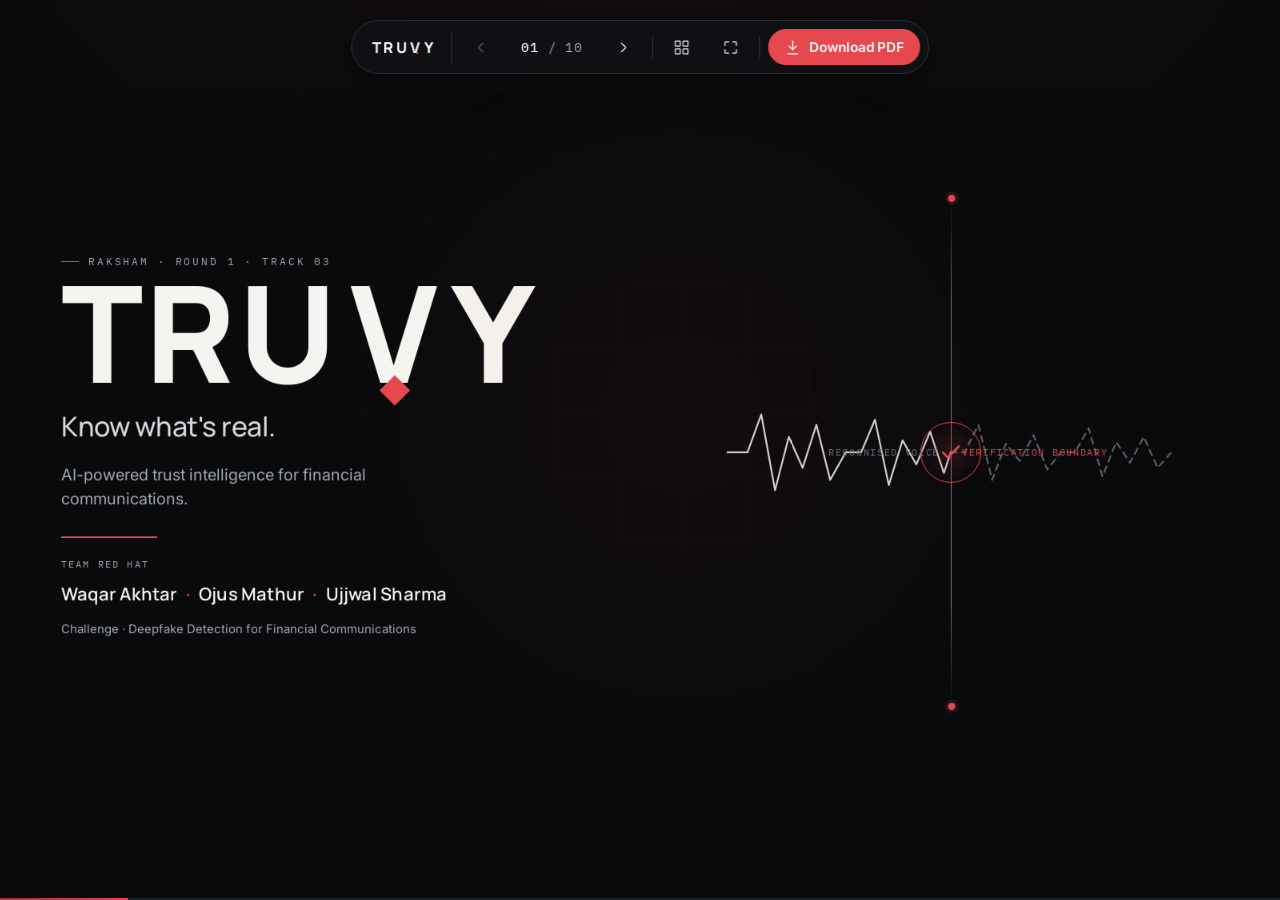
==== index.html @ 2122f89f "DAMN IT RABBIT" ====
<!DOCTYPE html>
<html lang="en">
<head>
<meta charset="utf-8" />
<meta name="viewport" content="width=device-width, initial-scale=1" />
<meta name="description" content="TRUVY — AI-powered trust intelligence for financial communications. RAKSHAM Round 1, Track 03 pitch deck." />
<title>TRUVY-RAKSHAM-Round-1-Pitch-Deck</title>

<link rel="preconnect" href="https://fonts.googleapis.com" />
<link rel="preconnect" href="https://fonts.gstatic.com" crossorigin />
<link href="https://fonts.googleapis.com/css2?family=Manrope:wght@500;600;700;800&family=Inter:wght@400;500;600&family=IBM+Plex+Mono:wght@400;500&display=swap" rel="stylesheet" />

<link rel="stylesheet" href="css/tokens.css" />
<link rel="stylesheet" href="css/base.css" />
<link rel="stylesheet" href="css/slides.css" />
<link rel="stylesheet" href="css/print.css" />
</head>
<body>

<div class="app">

  <!-- ===================== TOOLBAR ===================== -->
  <nav class="toolbar screen-only" aria-label="Presentation controls">
    <span class="toolbar__brand" aria-hidden="true">
      <span class="wordmark wordmark--sm">TRU<span class="wm-v">V</span>Y</span>
    </span>

    <button class="tbtn" id="btnPrev" aria-label="Previous slide" title="Previous (←)">
      <svg viewBox="0 0 24 24" fill="none" stroke="currentColor" stroke-width="1.6" stroke-linecap="round" stroke-linejoin="round"><path d="M15 18l-6-6 6-6"/></svg>
    </button>

    <span class="toolbar__counter" id="counter" aria-live="polite"><b>01</b> / 10</span>

    <button class="tbtn" id="btnNext" aria-label="Next slide" title="Next (→)">
      <svg viewBox="0 0 24 24" fill="none" stroke="currentColor" stroke-width="1.6" stroke-linecap="round" stroke-linejoin="round"><path d="M9 18l6-6-6-6"/></svg>
    </button>

    <span class="toolbar__divider" aria-hidden="true"></span>

    <button class="tbtn" id="btnOverview" aria-label="Open slide overview" title="Overview (O)">
      <svg viewBox="0 0 24 24" fill="none" stroke="currentColor" stroke-width="1.6" stroke-linecap="round" stroke-linejoin="round"><rect x="3" y="3" width="7" height="7" rx="1"/><rect x="14" y="3" width="7" height="7" rx="1"/><rect x="3" y="14" width="7" height="7" rx="1"/><rect x="14" y="14" width="7" height="7" rx="1"/></svg>
    </button>

    <button class="tbtn" id="btnFullscreen" aria-label="Toggle fullscreen" title="Fullscreen (F)">
      <svg viewBox="0 0 24 24" fill="none" stroke="currentColor" stroke-width="1.6" stroke-linecap="round" stroke-linejoin="round"><path d="M4 9V5a1 1 0 0 1 1-1h4"/><path d="M20 9V5a1 1 0 0 0-1-1h-4"/><path d="M4 15v4a1 1 0 0 0 1 1h4"/><path d="M20 15v4a1 1 0 0 1-1 1h-4"/></svg>
    </button>

    <span class="toolbar__divider" aria-hidden="true"></span>

    <button class="tbtn tbtn--primary" id="btnPdf" aria-label="Download the deck as PDF" title="Download PDF">
      <svg viewBox="0 0 24 24" fill="none" stroke="currentColor" stroke-width="1.7" stroke-linecap="round" stroke-linejoin="round"><path d="M12 3v12"/><path d="M7 10l5 5 5-5"/><path d="M5 21h14"/></svg>
      Download PDF
    </button>
  </nav>

  <!-- ===================== VIEWPORT / STAGE ===================== -->
  <main class="viewport" id="viewport">
    <div class="stage" id="stage">

      <!-- ============ SLIDE 01 · COVER ============ -->
      <section class="slide" id="slide-1" data-title="Cover" data-section="RAKSHAM · Round 1 · Track 03" aria-label="Cover slide">
        <div class="slide__grid-bg" aria-hidden="true"></div>
        <div class="slide__glow" style="left:55%;top:45%;transform:translate(-50%,-50%);background:radial-gradient(circle,rgba(229,72,77,0.12),transparent 65%);" aria-hidden="true"></div>

        <div class="s-cover">
          <div class="s-cover__left">
            <span class="eyebrow">RAKSHAM · Round 1 · Track 03</span>
            <h1 class="wordmark s-cover__wordmark">TRU<span class="wm-v">V</span>Y</h1>
            <p class="s-cover__tagline">Know what's real.</p>
            <p class="s-cover__support">AI-powered trust intelligence for financial communications.</p>
            <div class="s-cover__rule" aria-hidden="true"></div>
            <div class="s-cover__team">
              <span class="label">Team RED HAT</span>
              <span class="names"><span>Waqar Akhtar</span><span>Ojus Mathur</span><span>Ujjwal Sharma</span></span>
            </div>
            <p class="s-cover__challenge">Challenge · Deepfake Detection for Financial Communications</p>
          </div>

          <div class="s-cover__right" aria-hidden="true">
            <div class="verify-visual">
              <svg class="sig" viewBox="0 0 520 700" preserveAspectRatio="xMidYMid meet" style="width:100%;height:100%;">
                <polyline points="0,350 24,350 40,306 56,394 72,332 88,368 104,318 120,382 138,350 156,350 172,312 188,388 204,336 220,364 236,326 252,374 260,350"
                  fill="none" stroke="#F5F4F0" stroke-width="2" stroke-linejoin="round" stroke-linecap="round" opacity="0.85"/>
                <polyline points="260,350 276,350 292,318 308,382 324,340 340,360 356,330 372,370 388,350 404,350 420,322 436,378 452,338 468,362 484,332 500,368 516,350"
                  fill="none" stroke="#A3A7B0" stroke-width="2" stroke-linejoin="round" stroke-linecap="round" stroke-dasharray="7 6" opacity="0.55"/>
              </svg>
              <div class="boundary"></div>
              <div class="marker">
                <svg viewBox="0 0 24 24" fill="none" stroke="currentColor" stroke-width="2" stroke-linecap="round" stroke-linejoin="round"><path d="M20 6L9 17l-5-5"/></svg>
              </div>
              <span class="cap">Verification boundary</span>
              <span class="cap cap--left">Recognised voice</span>
            </div>
          </div>
        </div>
      </section>

      <!-- ============ SLIDE 02 · PROBLEM ============ -->
      <section class="slide" id="slide-2" data-title="A Familiar Voice Is No Longer Proof" data-section="The Problem" aria-label="The problem">
        <div class="slide__grid-bg" aria-hidden="true"></div>

        <div class="slide-head">
          <div>
            <span class="eyebrow">The Problem</span>
            <h2 class="slide-title">A Familiar Voice Is <span class="accent">No Longer Proof.</span></h2>
          </div>
          <div class="slide-head__meta">02 / 10<br />Illustrative</div>
        </div>

        <div class="s-problem__body">
          <div class="s-problem__scenario">
            <span class="illustrative">Illustrative scenario — not a real case</span>
            <p>A finance officer receives a voice note that sounds exactly like the company's CEO.</p>
            <p>The message requests an urgent transfer to a new beneficiary. A convincing video appears to confirm the instruction. The sender discourages a callback, claiming to be unavailable.</p>
            <p><strong>But the real executive never authorised the transaction.</strong></p>
          </div>

          <div class="s-problem__obs">
            <div class="obs__item">
              <span class="obs__num">01 — FAMILIARITY</span>
              <h3>Familiarity creates trust.</h3>
              <p>Employees naturally recognise voices, faces and communication patterns. Attackers exploit this familiarity.</p>
            </div>
            <div class="obs__item">
              <span class="obs__num">02 — URGENCY</span>
              <h3>Urgency suppresses verification.</h3>
              <p>Time pressure, authority claims, secrecy and callback avoidance encourage employees to bypass normal controls.</p>
            </div>
            <div class="obs__item">
              <span class="obs__num">03 — DETECTION</span>
              <h3>Detection does not equal prevention.</h3>
              <p>A media detector can surface signs of manipulation, but its score alone cannot establish whether the financial instruction is legitimate.</p>
            </div>
          </div>
        </div>

        <div class="s-problem__foot">
          <div>
            <span class="label">Harm</span>
            <div class="harm-chips" style="margin-top:12px;">
              <span>Fraudulent transfers</span>
              <span>Unauthorised beneficiary changes</span>
              <span>Difficult recovery</span>
              <span>Operational &amp; reputational damage</span>
            </div>
          </div>
          <p class="s-problem__closing">The vulnerability is not simply a fake voice. It is the gap between <em>recognising</em> someone and <em>verifying</em> that they authorised an instruction.</p>
        </div>

        <div class="footline"><span><b>TRUVY</b> · Know what's real.</span><span>02 / 10</span></div>
      </section>

      <!-- ============ SLIDE 03 · PRODUCT ============ -->
      <section class="slide" id="slide-3" data-title="From Detecting Deception to Verifying Intent" data-section="The Product" aria-label="The product">
        <div class="slide__grid-bg" aria-hidden="true"></div>

        <div class="slide-head">
          <div>
            <span class="eyebrow">The Product</span>
            <h2 class="slide-title slide-title--sm">From Detecting Deception to <span class="accent">Verifying Intent.</span></h2>
          </div>
          <div class="slide-head__meta">03 / 10<br />Three capabilities</div>
        </div>

        <div class="s-product__flow">
          <article class="stage-card">
            <span class="stage-card__num">01</span>
            <span class="stage-card__name">DETECT</span>
            <h3>Identify manipulation</h3>
            <p>Analyse audio and video for signs of synthetic media or manipulation.</p>
          </article>
          <div class="stage-conn" aria-hidden="true"><span class="line"></span><svg viewBox="0 0 10 10" fill="currentColor"><path d="M0 0l10 5-10 5z"/></svg></div>
          <article class="stage-card">
            <span class="stage-card__num">02</span>
            <span class="stage-card__name">ASSESS</span>
            <h3>Weigh the context</h3>
            <p>Combine forensic findings with language confidence, pressure cues and payment context.</p>
          </article>
          <div class="stage-conn" aria-hidden="true"><span class="line"></span><svg viewBox="0 0 10 10" fill="currentColor"><path d="M0 0l10 5-10 5z"/></svg></div>
          <article class="stage-card stage-card--active">
            <span class="stage-card__num">03</span>
            <span class="stage-card__name">VERIFY</span>
            <h3>Route to trust</h3>
            <p>Recommend trusted-channel callbacks, human review and evidence documentation.</p>
          </article>
        </div>

        <div class="s-product__note">
          <div class="s-product__diff">
            <span class="label">Differentiation</span>
            <p>Conventional media analysis focuses on whether content <strong>appears manipulated</strong>. TRUVY connects media analysis to an <strong>operational decision</strong> and a <strong>verification process</strong> — it does not rely on a single detector score.</p>
          </div>
          <p class="s-product__closing">TRUVY helps answer not only whether media looks suspicious, but <span class="accent">what should happen before the associated payment proceeds.</span></p>
        </div>

        <div class="footline"><span><b>TRUVY</b> · Know what's real.</span><span>03 / 10</span></div>
      </section>

      <!-- ============ SLIDE 04 · WORKFLOW ============ -->
      <section class="slide" id="slide-4" data-title="Every Suspicious Instruction Has a Verification Path" data-section="The Workflow" aria-label="The workflow">
        <div class="slide__grid-bg" aria-hidden="true"></div>

        <div class="slide-head">
          <div>
            <span class="eyebrow">The Workflow</span>
            <h2 class="slide-title slide-title--sm">Every Suspicious Instruction Has a <span class="accent">Verification Path.</span></h2>
          </div>
          <div class="slide-head__meta">04 / 10<br />Proposed flow</div>
        </div>

        <div class="s-workflow__diagram">
          <div class="wf-node wf-node--incoming">
            <div>
              <div class="wf-node__title">Incoming instruction</div>
              <div class="wf-node__sub">Audio or video · payment or beneficiary change</div>
            </div>
            <span class="badge">Intake</span>
          </div>

          <div class="wf-arrow-v" aria-hidden="true"><span></span></div>

          <div class="wf-inputs">
            <div class="wf-node">
              <span class="label label--crimson">Media analysis</span>
              <ul class="wf-list">
                <li>Audio forensics</li>
                <li>Video analysis</li>
                <li>Language identification</li>
                <li>Provenance checks where available</li>
              </ul>
            </div>
            <div class="wf-node">
              <span class="label label--crimson">Context analysis</span>
              <ul class="wf-list">
                <li>Pressure cues</li>
                <li>Transaction amount</li>
                <li>Beneficiary changes</li>
                <li>Timing &amp; communication context</li>
              </ul>
            </div>
          </div>

          <div class="wf-arrow-v" aria-hidden="true"><span></span></div>

          <div class="wf-node wf-node--incoming" style="border-color:rgba(229,72,77,0.4);">
            <div class="wf-node__title">Risk assessment</div>
            <div class="wf-node__sub">Combine signals under explicit rules → a risk band</div>
          </div>

          <div class="wf-arrow-v" aria-hidden="true"><span></span></div>

          <div class="wf-outcomes">
            <article class="outcome outcome--low">
              <span class="badge badge--low">Low</span>
              <h4>Continue</h4>
              <p>Proceed through normal maker-checker controls and log the case.</p>
            </article>
            <article class="outcome outcome--elevated">
              <span class="badge badge--elevated">Elevated</span>
              <h4>Callback</h4>
              <p>Require an independent callback before payment release.</p>
            </article>
            <article class="outcome outcome--high">
              <span class="badge badge--high">High</span>
              <h4>Hold &amp; review</h4>
              <p>Hold the payment for human review and require dual approval.</p>
            </article>
          </div>
        </div>

        <div class="wf-critical">
          <span class="k">Evidence</span>
          <p>Every outcome writes an <strong>evidence record and report package</strong>.</p>
          <p><strong>Critical rule:</strong> callback numbers come from the institution's trusted directory, never from the suspicious message. TRUVY does not automatically reject payments.</p>
        </div>

        <div class="footline"><span><b>TRUVY</b> · Know what's real.</span><span>04 / 10</span></div>
      </section>

      <!-- ============ SLIDE 05 · TECHNICAL APPROACH ============ -->
      <section class="slide" id="slide-5" data-title="Multiple Signals. One Explainable Risk Assessment" data-section="Technical Approach" aria-label="Technical approach">
        <div class="slide__grid-bg" aria-hidden="true"></div>

        <div class="slide-head">
          <div>
            <span class="eyebrow">Technical Approach</span>
            <h2 class="slide-title slide-title--sm">Multiple Signals. One <span class="accent">Explainable Risk Assessment.</span></h2>
          </div>
          <div class="slide-head__meta">05 / 10<br />Proposed architecture</div>
        </div>

        <div class="s-tech__layers">
          <article class="layer">
            <span class="layer__no">LAYER 01</span>
            <h3>Media forensics</h3>
            <p>Audio deepfake detection, sampled-frame video analysis, language identification and provenance checks.</p>
          </article>
          <article class="layer">
            <span class="layer__no">LAYER 02</span>
            <h3>Communication analysis</h3>
            <p>Speech-to-text and structured identification of urgency, secrecy, authority claims and callback avoidance.</p>
          </article>
          <article class="layer">
            <span class="layer__no">LAYER 03</span>
            <h3>Financial context</h3>
            <p>Transaction amount, beneficiary history, unusual timing and communication-channel anomalies.</p>
          </article>
          <article class="layer layer--engine">
            <span class="layer__no">LAYER 04</span>
            <h3>Decision engine</h3>
            <p>Combine signals, apply explicit rules, generate an explanation and route the request for the appropriate action.</p>
            <span class="layer__tie"></span>
          </article>
        </div>

        <div class="s-tech__sig" aria-hidden="true">
          <span class="tag">Audio · Video · Language · Provenance</span>
          <span class="tag">Transcript · Pressure cues</span>
          <span class="tag">Amount · Beneficiary · Timing</span>
          <span class="tag">Rules · Explanation · Routing</span>
        </div>

        <div class="s-tech__rule" style="margin-top:var(--s7);">
          <span class="label label--crimson">Example rule</span>
          <p>A new or changed beneficiary above a configured threshold, combined with a pressure cue, triggers a callback <strong>regardless of the audio detector's result</strong>.</p>
        </div>

        <div class="s-tech__out">
          <div class="s-tech__states">
            <div class="state"><span class="label label--green">Low</span><p>Normal controls.</p></div>
            <div class="state"><span class="label label--amber">Elevated</span><p>Trusted callback.</p></div>
            <div class="state"><span class="label label--crimson">High</span><p>Hold + human review.</p></div>
          </div>
          <p class="s-tech__principle">The detector informs the decision. It does <em>not</em> control the decision alone.</p>
        </div>

        <div class="footline"><span><b>TRUVY</b> · Know what's real.</span><span>05 / 10</span></div>
      </section>

      <!-- ============ SLIDE 06 · VALIDATION ============ -->
      <section class="slide" id="slide-6" data-title="Measure the Risk. Validate the Decisions" data-section="Evidence & Validation" aria-label="Evidence and validation">
        <div class="slide__grid-bg" aria-hidden="true"></div>

        <div class="slide-head">
          <div>
            <span class="eyebrow">Evidence &amp; Validation</span>
            <h2 class="slide-title slide-title--sm">Measure the Risk. <span class="accent">Validate the Decisions.</span></h2>
          </div>
          <div class="slide-head__meta">06 / 10<br />Plan, not results</div>
        </div>

        <div class="s-val__banner">
          <span class="label label--amber">Validation plan · Results pending</span>
          <span>No measured results are claimed at this stage.</span>
        </div>

        <div class="s-val__grid">
          <div>
            <div class="s-val__metrics">
              <div class="metric-card"><span class="label">Equal Error Rate</span><div class="val">—</div><div class="pending">PENDING</div></div>
              <div class="metric-card"><span class="label">False-positive rate</span><div class="val">—</div><div class="pending">PENDING</div></div>
              <div class="metric-card"><span class="label">Per-language</span><div class="val">—</div><div class="pending">PENDING</div></div>
              <div class="metric-card"><span class="label">End-to-end latency</span><div class="val">—</div><div class="pending">PENDING</div></div>
              <div class="metric-card"><span class="label">Correct escalations</span><div class="val">—</div><div class="pending">PENDING</div></div>
            </div>
            <div class="s-val__resources">
              <span class="label">Resources under evaluation</span>
              <span class="res">SEA-Spoof</span><span class="res">HAV-DF</span><span class="res">IndieFake</span><span class="res">IndicSynth</span><span class="res">SafeEar</span>
            </div>
          </div>

          <div class="s-val__matrix">
            <table class="matrix">
              <caption class="visually-hidden">Per-language validation matrix, results pending</caption>
              <thead>
                <tr><th scope="col">Language</th><th scope="col">EER</th><th scope="col">FPR</th><th scope="col">Status</th></tr>
              </thead>
              <tbody>
                <tr><td>English</td><td class="dash">—</td><td class="dash">—</td><td class="dash">Pending</td></tr>
                <tr><td>Hindi</td><td class="dash">—</td><td class="dash">—</td><td class="dash">Pending</td></tr>
                <tr><td>Tamil</td><td class="dash">—</td><td class="dash">—</td><td class="dash">Pending</td></tr>
              </tbody>
            </table>
          </div>
        </div>

        <div class="s-val__plan">
          <div class="vplan"><h4>Language performance</h4><p>Evaluate English, Hindi and Tamil samples.</p></div>
          <div class="vplan"><h4>Recording conditions</h4><p>Compare clean audio with compressed recordings representative of messaging apps.</p></div>
          <div class="vplan"><h4>Decision quality</h4><p>Genuine instructions, impersonation scenarios, and cases where context matters despite an inconclusive detector.</p></div>
          <div class="vplan"><h4>Operational performance</h4><p>Measure processing latency, false-positive rates and time to resolution.</p></div>
        </div>

        <div class="footline"><span><b>TRUVY</b> · Know what's real.</span><span>06 / 10</span></div>
      </section>

      <!-- ============ SLIDE 07 · SAFETY ============ -->
      <section class="slide" id="slide-7" data-title="Trust Requires More Than Detection" data-section="Privacy, Security & Safety" aria-label="Privacy, security and safety">
        <div class="slide__grid-bg" aria-hidden="true"></div>

        <div class="slide-head">
          <div>
            <span class="eyebrow">Privacy, Security &amp; Safety</span>
            <h2 class="slide-title slide-title--sm">Trust Requires <span class="accent">More Than Detection.</span></h2>
          </div>
          <div class="slide-head__meta">07 / 10<br />Constraints</div>
        </div>

        <div class="s-safe__pillars">
          <div class="pillar pillar--privacy">
            <span class="label">Privacy</span>
            <ul class="list-clean list-clean--green">
              <li>Prototype uses synthetic, public or consented data</li>
              <li>No customer credentials</li>
              <li>No voiceprint database</li>
              <li>Ephemeral media processing where feasible</li>
              <li>Defined retention for escalated evidence</li>
            </ul>
          </div>
          <div class="pillar__divider" aria-hidden="true"></div>
          <div class="pillar pillar--security">
            <span class="label">Security</span>
            <ul class="list-clean">
              <li>Role-based access</li>
              <li>Encryption in transit and at rest</li>
              <li>Tamper-evident audit logs</li>
              <li>Rate limiting</li>
              <li>Deployment within the institution's security boundary</li>
            </ul>
          </div>
          <div class="pillar__divider" aria-hidden="true"></div>
          <div class="pillar pillar--human">
            <span class="label">Human control</span>
            <ul class="list-clean">
              <li>No automatic payment rejection</li>
              <li>No fraud accusation from one weak signal</li>
              <li>Human review for high-risk cases</li>
              <li>Documented reviewer overrides</li>
              <li>Dual approval where required</li>
            </ul>
          </div>
        </div>

        <div class="s-safe__fail">
          <div class="fail-cell fail-cell--fp">
            <h4>False positive</h4>
            <p>Verification or review introduces friction, but TRUVY does not independently reject the payment.</p>
          </div>
          <div class="fail-cell fail-cell--fn">
            <h4>False negative</h4>
            <p>Independent payment-context rules may still trigger verification even when the media detector fails.</p>
          </div>
        </div>

        <p class="s-safe__closing">TRUVY is designed to support safer decisions <span class="accent">even when its media detector is imperfect.</span></p>

        <div class="footline"><span><b>TRUVY</b> · Know what's real.</span><span>07 / 10</span></div>
      </section>

      <!-- ============ SLIDE 08 · DEPLOYMENT ============ -->
      <section class="slide" id="slide-8" data-title="Built to Fit Existing Financial Workflows" data-section="Deployment" aria-label="Deployment">
        <div class="slide__grid-bg" aria-hidden="true"></div>

        <div class="slide-head">
          <div>
            <span class="eyebrow">Deployment</span>
            <h2 class="slide-title slide-title--sm">Built to Fit Existing <span class="accent">Financial Workflows.</span></h2>
          </div>
          <div class="slide-head__meta">08 / 10<br />Conceptual integration</div>
        </div>

        <div class="s-dep__pipeline">
          <div class="dep-node"><span class="label">Maker</span><div class="dep-node__name">Prepares instruction</div></div>
          <div class="dep-conn" aria-hidden="true"><span></span></div>
          <div class="dep-node dep-node--gate"><span class="label">TRUVY</span><div class="dep-node__name">Verification gate</div></div>
          <div class="dep-conn" aria-hidden="true"><span></span></div>
          <div class="dep-node dep-node--paths">
            <span class="label">Recommended action</span>
            <ul style="margin-top:12px;">
              <li>Normal controls</li>
              <li class="p-callback">Trusted callback</li>
              <li class="p-review">Human review</li>
            </ul>
          </div>
          <div class="dep-conn" aria-hidden="true"><span></span></div>
          <div class="dep-node"><span class="label">Checker / approver</span><div class="dep-node__name">Authorises release</div></div>
        </div>

        <div class="s-dep__lower">
          <div>
            <span class="label">Adoption pathway</span>
            <div class="s-dep__stages" style="margin-top:18px;">
              <div class="astage"><span class="label">Stage 01</span><h4>Shadow mode</h4><p>Measure recommendations without imposing additional transaction friction.</p></div>
              <div class="astage"><span class="label">Stage 02</span><h4>Advisory mode</h4><p>Present explanations and recommended actions to authorised approvers.</p></div>
              <div class="astage"><span class="label">Stage 03</span><h4>Controlled enforcement</h4><p>Introduce required verification for designated risk categories with human oversight.</p></div>
            </div>
          </div>
          <div class="s-dep__scale">
            <span class="label">Scalability</span>
            <ul class="list-clean" style="margin-top:18px;">
              <li>Separate media-analysis services from decision logic</li>
              <li>Support asynchronous processing</li>
              <li>Allow detectors to be replaced</li>
              <li>Add communication modalities through modular components</li>
            </ul>
          </div>
        </div>

        <p class="s-dep__note">Conceptual architecture — not a claim of an existing production integration.</p>

        <div class="footline"><span><b>TRUVY</b> · Know what's real.</span><span>08 / 10</span></div>
      </section>

      <!-- ============ SLIDE 09 · ROADMAP ============ -->
      <section class="slide" id="slide-9" data-title="From Signal to Decision in 48 Hours" data-section="The 48-Hour Plan" aria-label="The 48-hour plan">
        <div class="slide__grid-bg" aria-hidden="true"></div>

        <div class="slide-head">
          <div>
            <span class="eyebrow">The 48-Hour Prototype</span>
            <h2 class="slide-title slide-title--sm">From Signal to Decision <span class="accent">in 48 Hours.</span></h2>
          </div>
          <div class="slide-head__meta">09 / 10<br />Checkpoints</div>
        </div>

        <div class="s-road__anchor" style="margin-top:var(--s5);">
          <span class="big">4<em>8</em></span>
          <span class="cap">hours · six checkpoints · one end-to-end demonstrator</span>
        </div>

        <div class="s-road__track">
          <div class="s-road__line" aria-hidden="true"></div>
          <div class="s-road__segments">
            <div class="seg"><div class="h">00–06</div><div class="goal">Environment, data preparation, baseline detector.</div><div class="cp">One clip produces a score.</div></div>
            <div class="seg"><div class="h">06–16</div><div class="goal">Audio pipeline, language ID, transcription, video analysis.</div><div class="cp">Multiple signals for a staged scenario.</div></div>
            <div class="seg"><div class="h">16–28</div><div class="goal">Payment-context rules, decision engine, explanations.</div><div class="cp">Three scenarios produce bands &amp; reasons.</div></div>
            <div class="seg"><div class="h">28–38</div><div class="goal">Evaluation and language-aware calibration.</div><div class="cp">Initial validation tables.</div></div>
            <div class="seg"><div class="h">38–45</div><div class="goal">Callback workflow, reviewer queue, evidence package.</div><div class="cp">End-to-end demonstration.</div></div>
            <div class="seg"><div class="h">45–48</div><div class="goal">Fallbacks, limitations and rehearsal.</div><div class="cp">Clean final run-through.</div></div>
          </div>
        </div>

        <div class="s-road__lower">
          <div>
            <span class="label">Demo scenarios</span>
            <div class="s-road__demo" style="margin-top:16px;">
              <div class="demo-card"><span class="n">01</span><p>Legitimate routine instruction.</p></div>
              <div class="demo-card"><span class="n">02</span><p>Suspected deepfake requesting a transfer to a new beneficiary.</p></div>
              <div class="demo-card"><span class="n">03</span><p>Low-confidence language scenario requiring contextual verification.</p></div>
            </div>
          </div>
          <div class="s-road__fallback">
            <span class="label label--amber">Fallback</span>
            <p>If the media detector underperforms, retain the contextual risk and verification workflow, present the detector as advisory, and report the measured limitations.</p>
          </div>
        </div>

        <div class="footline"><span><b>TRUVY</b> · Know what's real.</span><span>09 / 10</span></div>
      </section>

      <!-- ============ SLIDE 10 · CLOSING ============ -->
      <section class="slide" id="slide-10" data-title="A Familiar Voice Shouldn't Be Enough to Move Money" data-section="Closing" aria-label="Closing">
        <div class="slide__grid-bg" aria-hidden="true"></div>
        <div class="slide__glow" style="left:70%;top:30%;transform:translate(-50%,-50%);background:radial-gradient(circle,rgba(229,72,77,0.13),transparent 65%);" aria-hidden="true"></div>

        <div class="s-close">
          <span class="eyebrow">Closing</span>
          <h2 class="s-close__headline">A Familiar Voice Shouldn't Be Enough to <em>Move Money.</em></h2>
          <p class="s-close__support">TRUVY combines media analysis, contextual risk assessment, trusted verification and evidence-backed human review to help financial institutions make safer decisions before payment release.</p>

          <div class="s-close__caps">
            <div class="s-close__cap"><span class="label">Detect</span><p>Identify potential media manipulation.</p></div>
            <div class="s-close__cap"><span class="label">Assess</span><p>Evaluate communication signals and financial context.</p></div>
            <div class="s-close__cap"><span class="label">Verify</span><p>Route suspicious instructions through trusted channels.</p></div>
            <div class="s-close__cap"><span class="label">Document</span><p>Preserve reasons and evidence for human review.</p></div>
          </div>

          <div class="s-close__brand">
            <span class="wordmark s-close__wordmark">TRU<span class="wm-v">V</span>Y</span>
            <div class="s-close__brandmeta">
              <div class="tag">Know what's real.</div>
              <div>Team RED HAT</div>
              <div>RAKSHAM · Track 03</div>
            </div>
          </div>
        </div>
      </section>

    </div>
  </main>

  <div class="progress screen-only" aria-hidden="true"><div class="progress__bar" id="progressBar"></div></div>
</div>

<!-- ===================== OVERVIEW ===================== -->
<div class="overview screen-only" id="overview" hidden role="dialog" aria-modal="true" aria-label="Slide overview">
  <div class="overview__head">
    <span class="overview__title">Slide overview</span>
    <button class="tbtn" id="btnOverviewClose" aria-label="Close overview">
      <svg viewBox="0 0 24 24" fill="none" stroke="currentColor" stroke-width="1.6" stroke-linecap="round" stroke-linejoin="round"><path d="M18 6L6 18M6 6l12 12"/></svg>
      Close
    </button>
  </div>
  <div class="overview__grid" id="overviewGrid"></div>
</div>

<!-- ===================== PDF EXPORT MODAL ===================== -->
<div class="modal-layer screen-only" id="pdfModal" hidden role="dialog" aria-modal="true" aria-labelledby="pdfModalTitle">
  <div class="modal">
    <span class="modal__kicker">Export · PDF</span>
    <h2 class="modal__title" id="pdfModalTitle">Save the deck as a 10-page PDF</h2>
    <p class="modal__text">Your browser's print dialog will open. Choose <strong>Save as PDF</strong>. TRUVY has prepared a print stylesheet so each slide fills exactly one landscape page.</p>
    <ul class="modal__steps">
      <li><span class="k">01</span><span>Destination: <code>Save as PDF</code></span></li>
      <li><span class="k">02</span><span>Layout: <code>Landscape</code></span></li>
      <li><span class="k">03</span><span>Margins: <code>None</code></span></li>
      <li><span class="k">04</span><span>Background graphics: <code>On</code></span></li>
    </ul>
    <div class="modal__actions">
      <button class="tbtn tbtn--primary" id="btnConfirmPrint">Open print dialog</button>
      <button class="tbtn tbtn--ghost" id="btnCancelPrint">Cancel</button>
    </div>
    <p class="modal__note">Filename suggested: <code>TRUVY-RAKSHAM-Round-1-Pitch-Deck.pdf</code>. Chrome and Edge preserve vector text and diagrams best.</p>
  </div>
</div>

<script src="js/deck.js"></script>
</body>
</html>
---- css/tokens.css ----
/* ============================================================
   TRUVY · Design Tokens
   Single source of truth for colour, type, space, motion.
   ============================================================ */

:root {
  /* ---- Surface / ink -------------------------------------- */
  --obsidian:    #090A0C;
  --charcoal:    #111318;
  --charcoal-2:  #181B21;
  --charcoal-3:  #1F232A;
  --white:       #F5F4F0;
  --white-dim:   #D7D8DB;
  --muted:       #A3A7B0;
  --muted-2:     #6E727C;
  --border:      #2A2D34;
  --border-soft: #1C1F25;
  --border-hi:   #3A3E46;

  /* ---- Accent --------------------------------------------- */
  --crimson:      #E5484D;
  --crimson-dark: #A92E36;
  --crimson-soft: rgba(229, 72, 77, 0.12);
  --green:        #65B891;
  --green-soft:   rgba(101, 184, 145, 0.12);
  --amber:        #E7B35A;
  --amber-soft:   rgba(231, 179, 90, 0.12);

  /* ---- Type ----------------------------------------------- */
  --font-display: 'Manrope', 'Segoe UI', system-ui, -apple-system, sans-serif;
  --font-body:    'Inter', 'Segoe UI', system-ui, -apple-system, sans-serif;
  --font-mono:    'IBM Plex Mono', 'Cascadia Mono', 'Consolas', ui-monospace, monospace;

  /* ---- Space scale (4px base) ----------------------------- */
  --s1:  4px;
  --s2:  8px;
  --s3:  12px;
  --s4:  16px;
  --s5:  20px;
  --s6:  24px;
  --s7:  32px;
  --s8:  40px;
  --s9:  48px;
  --s10: 64px;
  --s11: 80px;
  --s12: 96px;

  /* ---- Geometry ------------------------------------------- */
  --slide-w: 1600px;
  --slide-h: 900px;
  --pad-x: 104px;
  --pad-y: 76px;
  --radius-s: 4px;
  --radius-m: 8px;
  --radius-l: 12px;

  /* ---- Motion --------------------------------------------- */
  --ease: cubic-bezier(0.22, 0.61, 0.36, 1);
  --dur-fast: 180ms;
  --dur: 420ms;

  /* ---- Elevation ------------------------------------------ */
  --shadow-toolbar: 0 8px 30px rgba(0, 0, 0, 0.45);
  --shadow-pop: 0 24px 80px rgba(0, 0, 0, 0.6);
}

@media (prefers-reduced-motion: reduce) {
  :root {
    --dur-fast: 0ms;
    --dur: 0ms;
  }
}
---- css/base.css ----
/* ============================================================
   TRUVY · Base — reset, shell, presentation chrome, primitives
   ============================================================ */

*, *::before, *::after { box-sizing: border-box; }

html, body {
  height: 100%;
  margin: 0;
  padding: 0;
}

body {
  background: var(--obsidian);
  color: var(--white);
  font-family: var(--font-body);
  font-size: 16px;
  line-height: 1.5;
  -webkit-font-smoothing: antialiased;
  text-rendering: optimizeLegibility;
  overflow: hidden;
}

button { font: inherit; color: inherit; background: none; border: none; cursor: pointer; }
svg { display: block; }

::selection { background: var(--crimson); color: #fff; }

/* ---------------------------------------------------------------
   App shell
   --------------------------------------------------------------- */
.app {
  position: fixed;
  inset: 0;
  display: flex;
  flex-direction: column;
}

.viewport {
  position: relative;
  flex: 1;
  overflow: hidden;
  background:
    radial-gradient(1200px 620px at 50% -10%, rgba(229, 72, 77, 0.05), transparent 60%),
    var(--obsidian);
}

.stage {
  position: absolute;
  top: 50%;
  left: 50%;
  width: var(--slide-w);
  height: var(--slide-h);
  transform: translate(-50%, -50%) scale(1);
  transform-origin: center center;
  will-change: transform;
}

/* ---------------------------------------------------------------
   Slides
   --------------------------------------------------------------- */
.slide {
  position: absolute;
  inset: 0;
  width: var(--slide-w);
  height: var(--slide-h);
  padding: var(--pad-y) var(--pad-x);
  background: var(--obsidian);
  overflow: hidden;
  opacity: 0;
  visibility: hidden;
  transform: translateX(28px);
  transition: opacity var(--dur) var(--ease), transform var(--dur) var(--ease), visibility 0s linear var(--dur);
}

.slide.is-active {
  opacity: 1;
  visibility: visible;
  transform: translateX(0);
  transition: opacity var(--dur) var(--ease), transform var(--dur) var(--ease), visibility 0s;
  z-index: 2;
}

.slide.is-before { transform: translateX(-28px); }

@media (prefers-reduced-motion: reduce) {
  .slide, .slide.is-active { transform: none; }
}

/* ---------------------------------------------------------------
   Toolbar
   --------------------------------------------------------------- */
.toolbar {
  position: absolute;
  top: var(--s5);
  left: 50%;
  transform: translateX(-50%);
  z-index: 40;
  display: flex;
  align-items: center;
  gap: var(--s2);
  padding: var(--s2);
  background: rgba(17, 19, 24, 0.72);
  border: 1px solid var(--border);
  border-radius: 999px;
  backdrop-filter: blur(14px);
  -webkit-backdrop-filter: blur(14px);
  box-shadow: var(--shadow-toolbar);
  transition: opacity var(--dur-fast) var(--ease);
}

.toolbar__brand {
  display: flex;
  align-items: center;
  padding: 0 var(--s4) 0 var(--s3);
  border-right: 1px solid var(--border);
  height: 32px;
}
.toolbar__divider { width: 1px; height: 22px; background: var(--border); }

.tbtn {
  display: inline-flex;
  align-items: center;
  justify-content: center;
  gap: var(--s2);
  height: 36px;
  min-width: 36px;
  padding: 0 var(--s3);
  border-radius: 999px;
  color: var(--white-dim);
  font-size: 13.5px;
  font-weight: 500;
  transition: background var(--dur-fast) var(--ease), color var(--dur-fast) var(--ease);
}
.tbtn:hover { background: var(--charcoal-3); color: var(--white); }
.tbtn:focus-visible { outline: 2px solid var(--crimson); outline-offset: 2px; }
.tbtn svg { width: 17px; height: 17px; }
.tbtn[disabled] { opacity: 0.35; pointer-events: none; }
.tbtn.is-busy { opacity: 0.7; pointer-events: none; }

.tbtn--ghost { padding: 0 var(--s3); }

.tbtn--primary {
  background: var(--crimson);
  color: #fff;
  font-weight: 600;
  padding: 0 var(--s4);
}
.tbtn--primary:hover { background: #ef5b60; }

.toolbar__counter {
  font-family: var(--font-mono);
  font-size: 12.5px;
  letter-spacing: 0.06em;
  color: var(--muted);
  padding: 0 var(--s3);
  min-width: 74px;
  text-align: center;
}
.toolbar__counter b { color: var(--white); font-weight: 500; }

/* Progress */
.progress {
  position: absolute;
  left: 0; right: 0; bottom: 0;
  height: 2px;
  background: var(--border-soft);
  z-index: 39;
}
.progress__bar {
  height: 100%;
  width: 10%;
  background: linear-gradient(90deg, var(--crimson-dark), var(--crimson));
  transition: width var(--dur) var(--ease);
}

/* ---------------------------------------------------------------
   Overview
   --------------------------------------------------------------- */
.overview {
  position: fixed;
  inset: 0;
  z-index: 60;
  background: rgba(9, 10, 12, 0.94);
  backdrop-filter: blur(10px);
  -webkit-backdrop-filter: blur(10px);
  padding: var(--s10) var(--s11);
  overflow: auto;
}
.overview[hidden] { display: none; }
.overview__head {
  display: flex;
  align-items: baseline;
  justify-content: space-between;
  margin-bottom: var(--s8);
}
.overview__title { font-family: var(--font-display); font-size: 22px; font-weight: 700; letter-spacing: -0.01em; }
.overview__grid {
  display: grid;
  grid-template-columns: repeat(5, 1fr);
  gap: var(--s5);
}
@media (max-width: 1280px) { .overview__grid { grid-template-columns: repeat(3, 1fr); } }
@media (max-width: 760px)  { .overview__grid { grid-template-columns: repeat(2, 1fr); } }

.thumb {
  text-align: left;
  border: 1px solid var(--border);
  border-radius: var(--radius-l);
  background: var(--charcoal);
  overflow: hidden;
  transition: border-color var(--dur-fast) var(--ease), transform var(--dur-fast) var(--ease);
}
.thumb:hover { border-color: var(--border-hi); transform: translateY(-2px); }
.thumb.is-current { border-color: var(--crimson); }
.thumb:focus-visible { outline: 2px solid var(--crimson); outline-offset: 2px; }
.thumb__mini {
  aspect-ratio: 16 / 9;
  background: var(--obsidian);
  position: relative;
  overflow: hidden;
  display: flex;
  align-items: flex-start;
  padding: 14px;
}
.thumb__mini .mini-kicker {
  font-family: var(--font-mono);
  font-size: 9px;
  letter-spacing: 0.14em;
  color: var(--crimson);
  text-transform: uppercase;
}
.thumb__mini .mini-title {
  font-family: var(--font-display);
  font-size: 13px;
  font-weight: 700;
  line-height: 1.2;
  color: var(--white);
  margin-top: 6px;
  max-width: 90%;
}
.thumb__mini .mini-index {
  position: absolute;
  right: 12px; bottom: 8px;
  font-family: var(--font-display);
  font-size: 30px;
  font-weight: 800;
  color: transparent;
  -webkit-text-stroke: 1px rgba(255,255,255,0.16);
}
.thumb__bar {
  padding: 10px 14px;
  border-top: 1px solid var(--border);
  font-size: 12.5px;
  color: var(--muted);
  display: flex;
  justify-content: space-between;
  gap: var(--s3);
}
.thumb__bar b { color: var(--white-dim); font-weight: 500; }

/* ---------------------------------------------------------------
   Modal
   --------------------------------------------------------------- */
.modal-layer {
  position: fixed;
  inset: 0;
  z-index: 80;
  display: grid;
  place-items: center;
  background: rgba(9, 10, 12, 0.72);
  backdrop-filter: blur(6px);
  -webkit-backdrop-filter: blur(6px);
  padding: var(--s6);
}
.modal-layer[hidden] { display: none; }
.modal {
  width: min(560px, 100%);
  background: var(--charcoal);
  border: 1px solid var(--border-hi);
  border-radius: var(--radius-l);
  box-shadow: var(--shadow-pop);
  padding: var(--s8);
}
.modal__kicker { font-family: var(--font-mono); font-size: 11px; letter-spacing: 0.16em; text-transform: uppercase; color: var(--crimson); }
.modal__title { font-family: var(--font-display); font-size: 24px; font-weight: 700; margin: var(--s3) 0 var(--s3); letter-spacing: -0.01em; }
.modal__text { color: var(--muted); font-size: 14.5px; line-height: 1.55; }
.modal__steps { margin: var(--s5) 0; padding: 0; list-style: none; display: grid; gap: var(--s3); }
.modal__steps li { display: flex; gap: var(--s3); font-size: 14px; color: var(--white-dim); }
.modal__steps .k { font-family: var(--font-mono); font-size: 12px; color: var(--crimson); flex: none; width: 18px; }
.modal__actions { display: flex; gap: var(--s3); margin-top: var(--s6); }
.modal code { font-family: var(--font-mono); font-size: 12.5px; color: var(--white); background: var(--charcoal-3); padding: 2px 6px; border-radius: 4px; }
.modal__note { font-size: 12.5px; color: var(--muted-2); margin-top: var(--s4); }

/* ---------------------------------------------------------------
   Wordmark
   --------------------------------------------------------------- */
.wordmark {
  display: inline-flex;
  align-items: center;
  gap: 0.08em;
  font-family: var(--font-display);
  font-weight: 800;
  letter-spacing: 0.02em;
  line-height: 1;
  color: var(--white);
}
.wordmark .wm-v {
  position: relative;
  color: var(--white);
}
.wordmark .wm-v::after {
  content: "";
  position: absolute;
  left: 50%;
  bottom: -0.06em;
  width: 0.16em;
  height: 0.16em;
  transform: translateX(-50%) rotate(45deg);
  background: var(--crimson);
}
.wordmark--sm { font-size: 15px; letter-spacing: 0.16em; }
.wordmark--sm .wm-v::after { bottom: -0.02em; }

/* ---------------------------------------------------------------
   Shared slide primitives
   --------------------------------------------------------------- */
.slide__grid-bg {
  position: absolute;
  inset: 0;
  pointer-events: none;
  background-image:
    linear-gradient(to right, rgba(255,255,255,0.028) 1px, transparent 1px),
    linear-gradient(to bottom, rgba(255,255,255,0.028) 1px, transparent 1px);
  background-size: 80px 80px;
  mask-image: radial-gradient(circle at 50% 40%, #000 0%, transparent 76%);
  -webkit-mask-image: radial-gradient(circle at 50% 40%, #000 0%, transparent 76%);
}
.slide__glow {
  position: absolute;
  width: 900px; height: 900px;
  border-radius: 50%;
  filter: blur(120px);
  opacity: 0.5;
  pointer-events: none;
}

.eyebrow {
  display: inline-flex;
  align-items: center;
  gap: var(--s3);
  font-family: var(--font-mono);
  font-size: 13px;
  letter-spacing: 0.22em;
  text-transform: uppercase;
  color: var(--muted);
}
.eyebrow::before {
  content: "";
  width: 22px; height: 1px;
  background: var(--crimson);
}

.slide-title {
  font-family: var(--font-display);
  font-weight: 700;
  font-size: 58px;
  line-height: 1.04;
  letter-spacing: -0.02em;
  color: var(--white);
  margin: var(--s4) 0 0;
  max-width: 22ch;
}
.slide-title .accent { color: var(--crimson); }
.slide-title--sm { font-size: 48px; }

.slide-head { display: flex; align-items: flex-start; justify-content: space-between; gap: var(--s8); }
.slide-head__meta { text-align: right; font-family: var(--font-mono); font-size: 12px; letter-spacing: 0.14em; color: var(--muted-2); text-transform: uppercase; white-space: nowrap; }

.footline {
  position: absolute;
  left: var(--pad-x);
  right: var(--pad-x);
  bottom: var(--s7);
  display: flex;
  align-items: center;
  justify-content: space-between;
  gap: var(--s4);
  padding-top: var(--s4);
  border-top: 1px solid var(--border-soft);
  font-family: var(--font-mono);
  font-size: 12px;
  letter-spacing: 0.08em;
  color: var(--muted-2);
  text-transform: uppercase;
}
.footline .dot-sep { color: var(--border-hi); }
.footline b { color: var(--muted); font-weight: 500; }

.anno {
  font-family: var(--font-mono);
  font-size: 15px;
  letter-spacing: 0.02em;
  color: var(--muted);
  line-height: 1.5;
}
.anno--crimson { color: var(--crimson); }
.anno--dim { color: var(--muted-2); }

.label {
  font-family: var(--font-mono);
  font-size: 12px;
  letter-spacing: 0.18em;
  text-transform: uppercase;
  color: var(--muted);
}
.label--crimson { color: var(--crimson); }
.label--green { color: var(--green); }
.label--amber { color: var(--amber); }

.rule { height: 1px; background: var(--border-soft); border: 0; margin: 0; }

.lead { font-size: 20px; line-height: 1.55; color: var(--white-dim); }
.lead--muted { color: var(--muted); }

/* Panels (used sparingly) */
.panel {
  border: 1px solid var(--border);
  border-radius: var(--radius-l);
  background: linear-gradient(180deg, rgba(255,255,255,0.018), rgba(255,255,255,0));
  padding: var(--s6);
}
.panel--flush { background: var(--charcoal); }
.panel__label {
  font-family: var(--font-mono);
  font-size: 11.5px;
  letter-spacing: 0.18em;
  text-transform: uppercase;
  color: var(--muted);
  margin-bottom: var(--s4);
}

/* Risk badges */
.badge {
  display: inline-flex;
  align-items: center;
  gap: var(--s2);
  font-family: var(--font-mono);
  font-size: 12px;
  letter-spacing: 0.14em;
  text-transform: uppercase;
  padding: 5px 10px;
  border-radius: 999px;
  border: 1px solid var(--border-hi);
  color: var(--muted);
}
.badge::before { content: ""; width: 7px; height: 7px; border-radius: 50%; background: currentColor; }
.badge--low { color: var(--green); border-color: rgba(101,184,145,0.4); background: var(--green-soft); }
.badge--elevated { color: var(--amber); border-color: rgba(231,179,90,0.4); background: var(--amber-soft); }
.badge--high { color: var(--crimson); border-color: rgba(229,72,77,0.4); background: var(--crimson-soft); }

.visually-hidden {
  position: absolute !important;
  width: 1px; height: 1px;
  padding: 0; margin: -1px;
  overflow: hidden; clip: rect(0 0 0 0);
  white-space: nowrap; border: 0;
}
---- css/slides.css ----
/* ============================================================
   TRUVY · Slides — one deliberate composition per slide
   ============================================================ */

/* Shared helpers -------------------------------------------------- */
.col { display: flex; flex-direction: column; }
.row { display: flex; }
.gap-2 { gap: var(--s2); } .gap-3 { gap: var(--s3); } .gap-4 { gap: var(--s4); }
.gap-5 { gap: var(--s5); } .gap-6 { gap: var(--s6); } .gap-7 { gap: var(--s7); }
.center { align-items: center; } .between { justify-content: space-between; }
.grow { flex: 1; }
.mt-auto { margin-top: auto; }

.list-clean { list-style: none; margin: 0; padding: 0; }
.list-clean li { position: relative; padding-left: 22px; font-size: 17px; line-height: 1.5; color: var(--white-dim); }
.list-clean li + li { margin-top: 9px; }
.list-clean li::before {
  content: "";
  position: absolute; left: 0; top: 9px;
  width: 6px; height: 6px; border-radius: 1px;
  background: var(--crimson);
}
.list-clean--green li::before { background: var(--green); }
.list-clean--amber li::before { background: var(--amber); }
.list-clean--dot li::before { border-radius: 50%; width: 5px; height: 5px; background: var(--muted-2); }

/* ============================================================
   SLIDE 01 · COVER
   ============================================================ */
.s-cover { display: grid; grid-template-columns: 1fr 560px; gap: var(--s10); height: 100%; align-items: stretch; }
.s-cover__left { display: flex; flex-direction: column; justify-content: center; }
.s-cover__wordmark {
  font-size: 168px;
  line-height: 0.92;
  margin: 0;
}
.s-cover__tagline {
  font-family: var(--font-display);
  font-size: 34px;
  font-weight: 500;
  letter-spacing: -0.01em;
  color: var(--white-dim);
  margin: var(--s4) 0 0;
}
.s-cover__support { font-size: 20px; color: var(--muted); margin: var(--s5) 0 0; max-width: 40ch; }
.s-cover__rule { width: 120px; height: 2px; background: var(--crimson); margin: var(--s7) 0 var(--s6); }
.s-cover__team { display: flex; flex-direction: column; gap: var(--s3); }
.s-cover__team .names { font-family: var(--font-display); font-size: 22px; font-weight: 600; letter-spacing: 0.01em; }
.s-cover__team .names span + span::before { content: "·"; color: var(--crimson); margin: 0 10px; }
.s-cover__challenge { font-size: 15px; color: var(--muted); margin-top: var(--s4); }

/* Cover visual: signal crossing a verification boundary */
.s-cover__right { position: relative; display: flex; align-items: center; justify-content: center; }
.verify-visual { width: 100%; height: 100%; position: relative; }
.verify-visual .boundary {
  position: absolute; top: 8%; bottom: 8%; left: 50%;
  width: 1px;
  background: linear-gradient(180deg, transparent, var(--crimson) 20%, var(--crimson) 80%, transparent);
}
.verify-visual .boundary::before,
.verify-visual .boundary::after {
  content: ""; position: absolute; left: 50%; transform: translateX(-50%);
  width: 9px; height: 9px; border-radius: 50%; background: var(--crimson);
  box-shadow: 0 0 0 4px rgba(229,72,77,0.15);
}
.verify-visual .boundary::before { top: -5px; }
.verify-visual .boundary::after { bottom: -5px; }
.verify-visual .marker {
  position: absolute; left: 50%; top: 50%;
  transform: translate(-50%, -50%);
  width: 76px; height: 76px; border-radius: 50%;
  border: 1px solid var(--crimson);
  display: grid; place-items: center;
  background: radial-gradient(circle, rgba(229,72,77,0.14), transparent 70%);
}
.verify-visual .marker svg { width: 30px; height: 30px; color: var(--crimson); }
.verify-visual .cap {
  position: absolute; left: calc(50% + 14px); top: 50%;
  transform: translateY(-50%);
  font-family: var(--font-mono); font-size: 12px; letter-spacing: 0.14em;
  color: var(--crimson); text-transform: uppercase; white-space: nowrap;
}
.verify-visual .cap--left { left: auto; right: calc(50% + 14px); text-align: right; color: var(--muted-2); }

/* ============================================================
   SLIDE 02 · PROBLEM
   ============================================================ */
.s-problem__body { display: grid; grid-template-columns: 1fr 620px; gap: var(--s9); margin-top: var(--s5); }
.s-problem__scenario {
  border-left: 2px solid var(--crimson);
  padding-left: var(--s6);
}
.s-problem__scenario p { font-size: 18px; line-height: 1.5; color: var(--white-dim); margin: 0 0 var(--s3); }
.s-problem__scenario p:last-child { margin-bottom: 0; }
.s-problem__scenario .illustrative { font-family: var(--font-mono); font-size: 12.5px; letter-spacing: 0.1em; text-transform: uppercase; color: var(--muted-2); display: block; margin-bottom: var(--s3); }

.s-problem__obs { display: grid; gap: var(--s4); }
.obs__item { border-top: 1px solid var(--border); padding-top: var(--s3); }
.obs__item h3 { font-family: var(--font-display); font-size: 19px; font-weight: 700; margin: 0 0 4px; letter-spacing: -0.01em; }
.obs__item p { font-size: 14.5px; line-height: 1.45; color: var(--muted); margin: 0; }
.obs__num { font-family: var(--font-mono); font-size: 11.5px; color: var(--crimson); letter-spacing: 0.14em; }

.s-problem__foot { display: grid; grid-template-columns: 1fr 1fr; gap: var(--s9); margin-top: var(--s5); align-items: end; }
.harm-chips { display: flex; flex-wrap: wrap; gap: var(--s2) var(--s3); }
.harm-chips span { font-family: var(--font-mono); font-size: 12.5px; letter-spacing: 0.04em; color: var(--muted); border: 1px solid var(--border); border-radius: 999px; padding: 6px 12px; }
.s-problem__closing { font-family: var(--font-display); font-size: 22px; line-height: 1.4; font-weight: 600; color: var(--white); }
.s-problem__closing em { color: var(--crimson); font-style: normal; }

/* ============================================================
   SLIDE 03 · PRODUCT
   ============================================================ */
.s-product__flow {
  display: grid;
  grid-template-columns: 1fr 56px 1fr 56px 1fr;
  align-items: stretch;
  gap: 0;
  margin-top: var(--s8);
}
.stage-card {
  border: 1px solid var(--border);
  border-radius: var(--radius-l);
  padding: var(--s6);
  background: linear-gradient(180deg, rgba(255,255,255,0.02), rgba(255,255,255,0));
  position: relative;
  display: flex; flex-direction: column;
}
.stage-card__num { font-family: var(--font-display); font-size: 40px; font-weight: 800; color: transparent; -webkit-text-stroke: 1.2px var(--border-hi); line-height: 1; }
.stage-card__name { font-family: var(--font-mono); font-size: 13px; letter-spacing: 0.2em; color: var(--crimson); margin-top: var(--s4); }
.stage-card h3 { font-family: var(--font-display); font-size: 25px; font-weight: 700; margin: var(--s3) 0 var(--s3); letter-spacing: -0.01em; }
.stage-card p { font-size: 16.5px; line-height: 1.5; color: var(--muted); margin: 0; }
.stage-card--active { border-color: rgba(229,72,77,0.4); background: linear-gradient(180deg, rgba(229,72,77,0.06), rgba(229,72,77,0.01)); }
.stage-conn { display: grid; place-items: center; position: relative; }
.stage-conn .line { width: 100%; height: 1px; background: linear-gradient(90deg, var(--border-hi), var(--crimson)); }
.stage-conn svg { position: absolute; right: 0; bottom: calc(50% - 5px); width: 9px; height: 10px; color: var(--crimson); }
.stage-conn--plain .line { background: var(--border-hi); }
.stage-conn--plain svg { color: var(--border-hi); }

.s-product__note { display: grid; grid-template-columns: 1fr 1fr; gap: var(--s10); margin-top: var(--s8); }
.s-product__diff { border-left: 2px solid var(--border-hi); padding-left: var(--s5); }
.s-product__diff p { font-size: 16.5px; line-height: 1.55; color: var(--muted); margin: var(--s3) 0 0; }
.s-product__diff strong { color: var(--white-dim); font-weight: 600; }
.s-product__closing { font-family: var(--font-display); font-size: 21px; line-height: 1.45; font-weight: 600; color: var(--white); align-self: center; }

/* ============================================================
   SLIDE 04 · WORKFLOW
   ============================================================ */
.s-workflow__diagram { margin-top: var(--s5); display: flex; flex-direction: column; gap: var(--s2); }
.wf-node {
  border: 1px solid var(--border);
  border-radius: var(--radius-m);
  background: var(--charcoal);
  padding: var(--s3) var(--s4);
}
.wf-node--incoming { display: flex; align-items: center; justify-content: space-between; gap: var(--s5); }
.wf-node__title { font-family: var(--font-display); font-size: 16px; font-weight: 600; }
.wf-node__sub { font-family: var(--font-mono); font-size: 11.5px; color: var(--muted-2); letter-spacing: 0.06em; }
.wf-inputs { display: grid; grid-template-columns: 1fr 1fr; gap: var(--s4); }
.wf-inputs .wf-node { height: 100%; }
.wf-list { list-style: none; margin: var(--s2) 0 0; padding: 0; }
.wf-list li { font-size: 14px; color: var(--white-dim); padding: 2px 0 2px 16px; position: relative; border-bottom: 1px dashed var(--border-soft); }
.wf-list li:last-child { border-bottom: 0; }
.wf-list li::before { content: ""; position: absolute; left: 0; top: 10px; width: 6px; height: 6px; border-radius: 50%; background: var(--crimson); }
.wf-arrow-v { display: grid; place-items: center; }
.wf-arrow-v span { width: 1px; height: 14px; background: var(--border-hi); position: relative; }
.wf-arrow-v span::after { content: ""; position: absolute; bottom: -1px; left: 50%; transform: translateX(-50%) rotate(45deg); width: 6px; height: 6px; border-right: 1px solid var(--border-hi); border-bottom: 1px solid var(--border-hi); }

.wf-outcomes { display: grid; grid-template-columns: repeat(3, 1fr); gap: var(--s4); }
.outcome { border-radius: var(--radius-m); padding: var(--s4); border: 1px solid var(--border); position: relative; overflow: hidden; }
.outcome::before { content: ""; position: absolute; top: 0; left: 0; right: 0; height: 3px; }
.outcome h4 { font-family: var(--font-display); font-size: 18px; font-weight: 700; margin: 6px 0 4px; }
.outcome p { font-size: 14.5px; line-height: 1.4; color: var(--white-dim); margin: 0; }
.outcome--low { background: linear-gradient(180deg, rgba(101,184,145,0.06), transparent); }
.outcome--low::before { background: var(--green); }
.outcome--elevated { background: linear-gradient(180deg, rgba(231,179,90,0.06), transparent); }
.outcome--elevated::before { background: var(--amber); }
.outcome--high { background: linear-gradient(180deg, rgba(229,72,77,0.08), transparent); }
.outcome--high::before { background: var(--crimson); }

.wf-critical {
  margin-top: var(--s4);
  display: grid;
  grid-template-columns: auto 1fr 1fr;
  gap: var(--s5);
  align-items: center;
  border-top: 1px solid var(--border);
  padding-top: var(--s4);
}
.wf-critical .k { font-family: var(--font-mono); font-size: 12px; letter-spacing: 0.16em; text-transform: uppercase; color: var(--crimson); }
.wf-critical p { font-size: 14px; color: var(--white-dim); margin: 0; line-height: 1.45; }
.wf-critical p strong { color: #fff; }

/* ============================================================
   SLIDE 05 · TECHNICAL APPROACH
   ============================================================ */
.s-tech__layers { display: grid; grid-template-columns: repeat(4, 1fr); gap: var(--s5); margin-top: var(--s8); }
.layer {
  border: 1px solid var(--border);
  border-radius: var(--radius-l);
  padding: var(--s6);
  background: var(--charcoal);
  display: flex; flex-direction: column;
  position: relative;
}
.layer__no { font-family: var(--font-mono); font-size: 12px; letter-spacing: 0.16em; color: var(--crimson); }
.layer h3 { font-family: var(--font-display); font-size: 20px; font-weight: 700; margin: var(--s3) 0 var(--s4); }
.layer p { font-size: 16px; line-height: 1.5; color: var(--muted); margin: 0; }
.layer--engine { border-color: rgba(229,72,77,0.45); background: linear-gradient(180deg, rgba(229,72,77,0.07), rgba(229,72,77,0.01)); }
.layer__tie { position: absolute; left: -1px; right: -1px; bottom: 0; height: 3px; background: linear-gradient(90deg, transparent, var(--crimson), transparent); opacity: 0; }
.layer--engine .layer__tie { opacity: 1; }

.s-tech__sig { display: grid; grid-template-columns: repeat(4, 1fr); gap: var(--s5); margin-top: var(--s4); }
.s-tech__sig .tag { display: flex; align-items: center; gap: var(--s2); font-family: var(--font-mono); font-size: 11.5px; letter-spacing: 0.06em; color: var(--muted-2); }
.s-tech__sig .tag::before { content: ""; width: 6px; height: 6px; border-radius: 50%; background: var(--border-hi); }

.s-tech__out { display: grid; grid-template-columns: 1fr 1fr; gap: var(--s10); margin-top: var(--s8); align-items: stretch; }
.s-tech__rule { border-left: 2px solid var(--crimson); padding-left: var(--s5); }
.s-tech__rule p { font-size: 16.5px; line-height: 1.55; color: var(--white-dim); margin: 0; }
.s-tech__rule .label { display: block; margin-bottom: var(--s3); }
.s-tech__states { display: grid; grid-template-columns: repeat(3, 1fr); gap: var(--s4); }
.state { border: 1px solid var(--border); border-radius: var(--radius-m); padding: var(--s4); text-align: left; }
.state .label { font-size: 11px; }
.state p { font-size: 13.5px; color: var(--muted); margin: var(--s3) 0 0; line-height: 1.45; }
.s-tech__principle { margin-top: var(--s6); padding-top: var(--s5); border-top: 1px solid var(--border); font-family: var(--font-display); font-size: 20px; font-weight: 600; color: var(--white); }
.s-tech__principle em { color: var(--crimson); font-style: normal; }

/* ============================================================
   SLIDE 06 · VALIDATION
   ============================================================ */
.s-val__banner {
  margin-top: var(--s6);
  display: flex; align-items: center; justify-content: space-between;
  border: 1px solid rgba(231,179,90,0.35);
  background: linear-gradient(90deg, rgba(231,179,90,0.08), transparent);
  border-radius: var(--radius-m);
  padding: var(--s3) var(--s5);
}
.s-val__banner .label { color: var(--amber); }
.s-val__banner span:last-child { font-family: var(--font-mono); font-size: 12.5px; color: var(--muted); }

.s-val__grid { display: grid; grid-template-columns: 1.25fr 1fr; gap: var(--s9); margin-top: var(--s6); }
.s-val__metrics { display: grid; grid-template-columns: repeat(3, 1fr); gap: var(--s4); }
.metric-card { border: 1px solid var(--border); border-radius: var(--radius-m); padding: var(--s4) var(--s5); }
.metric-card .label { font-size: 10.5px; letter-spacing: 0.14em; }
.metric-card .val { font-family: var(--font-display); font-size: 32px; font-weight: 700; color: var(--muted-2); margin-top: var(--s3); }
.metric-card .unit { font-size: 14px; color: var(--muted-2); }
.metric-card .pending { font-family: var(--font-mono); font-size: 10.5px; color: var(--amber); letter-spacing: 0.1em; margin-top: var(--s2); }

.s-val__matrix { border: 1px solid var(--border); border-radius: var(--radius-m); overflow: hidden; }
table.matrix { width: 100%; border-collapse: collapse; font-size: 14.5px; }
table.matrix th, table.matrix td { padding: 10px var(--s4); text-align: left; border-bottom: 1px solid var(--border-soft); }
table.matrix thead th { font-family: var(--font-mono); font-size: 10.5px; letter-spacing: 0.12em; text-transform: uppercase; color: var(--muted); background: var(--charcoal); }
table.matrix tbody td:first-child { font-weight: 600; color: var(--white-dim); }
table.matrix td.dash { font-family: var(--font-mono); color: var(--muted-2); }
table.matrix tr:last-child td { border-bottom: 0; }

.s-val__plan { display: grid; grid-template-columns: repeat(4, 1fr); gap: var(--s4); margin-top: var(--s6); }
.vplan { border-top: 1px solid var(--border); padding-top: var(--s4); }
.vplan h4 { font-family: var(--font-display); font-size: 15px; font-weight: 700; margin: 0 0 var(--s2); }
.vplan p { font-size: 14.5px; color: var(--muted); margin: 0; line-height: 1.45; }
.s-val__resources { margin-top: var(--s5); display: flex; flex-wrap: wrap; align-items: center; gap: var(--s2) var(--s3); }
.s-val__resources .label { margin-right: var(--s2); }
.s-val__resources span.res { font-family: var(--font-mono); font-size: 12px; color: var(--muted); border: 1px solid var(--border); padding: 5px 10px; border-radius: var(--radius-s); }

/* ============================================================
   SLIDE 07 · SAFETY
   ============================================================ */
.s-safe__pillars { display: grid; grid-template-columns: 1fr 1px 1fr 1px 1fr; gap: var(--s7); margin-top: var(--s8); align-items: stretch; }
.pillar { display: flex; flex-direction: column; }
.pillar .label { margin-bottom: var(--s4); }
.pillar--privacy .label { color: var(--green); }
.pillar--security .label { color: var(--white-dim); }
.pillar--human .label { color: var(--crimson); }
.pillar__divider { background: linear-gradient(180deg, transparent, var(--border-hi), transparent); }

.s-safe__fail { display: grid; grid-template-columns: 1fr 1fr; gap: var(--s6); margin-top: var(--s8); }
.fail-cell { border: 1px solid var(--border); border-left-width: 3px; border-radius: var(--radius-m); padding: var(--s5); background: var(--charcoal); }
.fail-cell--fp { border-left-color: var(--amber); }
.fail-cell--fn { border-left-color: var(--crimson); }
.fail-cell h4 { font-family: var(--font-display); font-size: 17px; font-weight: 700; margin: 0 0 var(--s2); }
.fail-cell p { font-size: 14.5px; line-height: 1.5; color: var(--muted); margin: 0; }
.s-safe__closing { margin-top: var(--s7); padding-top: var(--s5); border-top: 1px solid var(--border); font-family: var(--font-display); font-size: 21px; font-weight: 600; color: var(--white); line-height: 1.4; }

/* ============================================================
   SLIDE 08 · DEPLOYMENT
   ============================================================ */
.s-dep__pipeline { display: grid; grid-template-columns: 1fr 40px 1.3fr 40px 1.6fr 40px 1.2fr; align-items: center; gap: 0; margin-top: var(--s8); }
.dep-node { border: 1px solid var(--border); border-radius: var(--radius-m); padding: var(--s5); background: var(--charcoal); text-align: center; }
.dep-node .label { font-size: 12px; }
.dep-node__name { font-family: var(--font-display); font-size: 16px; font-weight: 700; margin-top: var(--s3); }
.dep-node--gate { border-color: rgba(229,72,77,0.5); background: linear-gradient(180deg, rgba(229,72,77,0.08), rgba(229,72,77,0.01)); }
.dep-node--gate .label { color: var(--crimson); }
.dep-node--paths { text-align: left; padding: var(--s4) var(--s5); }
.dep-node--paths ul { list-style: none; margin: 0; padding: 0; display: grid; gap: var(--s2); }
.dep-node--paths li { font-size: 13.5px; color: var(--white-dim); display: flex; align-items: center; gap: var(--s2); }
.dep-node--paths li::before { content: ""; width: 6px; height: 6px; border-radius: 50%; flex: none; background: var(--muted-2); }
.dep-node--paths li.p-callback::before { background: var(--amber); }
.dep-node--paths li.p-review::before { background: var(--crimson); }
.dep-conn { display: grid; place-items: center; }
.dep-conn span { width: 100%; height: 1px; background: var(--border-hi); }

.s-dep__lower { display: grid; grid-template-columns: 1.35fr 1fr; gap: var(--s10); margin-top: var(--s9); }
.s-dep__stages { display: grid; grid-template-columns: repeat(3, 1fr); gap: var(--s4); }
.astage { border-top: 2px solid var(--border-hi); padding-top: var(--s4); }
.astage:nth-child(3) { border-top-color: var(--crimson); }
.astage .label { font-size: 11px; }
.astage h4 { font-family: var(--font-display); font-size: 16.5px; font-weight: 700; margin: var(--s3) 0 var(--s2); }
.astage p { font-size: 14.5px; color: var(--muted); margin: 0; line-height: 1.45; }
.s-dep__scale { border-left: 2px solid var(--border-hi); padding-left: var(--s5); }
.s-dep__scale .list-clean li { font-size: 15px; }
.s-dep__note { margin-top: var(--s5); font-family: var(--font-mono); font-size: 12px; color: var(--muted-2); }

/* ============================================================
   SLIDE 09 · ROADMAP
   ============================================================ */
.s-road__anchor { display: flex; align-items: baseline; gap: var(--s5); }
.s-road__anchor .big { font-family: var(--font-display); font-size: 84px; font-weight: 800; line-height: 0.85; letter-spacing: -0.03em; }
.s-road__anchor .big em { color: var(--crimson); font-style: normal; }
.s-road__anchor .cap { font-family: var(--font-mono); font-size: 13px; letter-spacing: 0.14em; text-transform: uppercase; color: var(--muted); max-width: 26ch; line-height: 1.5; }

.s-road__track { position: relative; margin-top: var(--s7); }
.s-road__line { position: absolute; left: 0; right: 0; top: 14px; height: 1px; background: var(--border-hi); }
.s-road__segments { display: grid; grid-template-columns: repeat(6, 1fr); gap: var(--s4); }
.seg { position: relative; padding-top: var(--s7); }
.seg::before { content: ""; position: absolute; top: 10px; left: 0; width: 9px; height: 9px; border-radius: 50%; background: var(--charcoal); border: 1px solid var(--crimson); }
.seg:first-child::before { background: var(--crimson); }
.seg .h { font-family: var(--font-mono); font-size: 12px; letter-spacing: 0.08em; color: var(--crimson); }
.seg .goal { font-size: 13.5px; color: var(--white-dim); margin-top: var(--s2); line-height: 1.4; min-height: 58px; }
.seg .cp { font-size: 12px; color: var(--muted-2); margin-top: var(--s2); padding-top: var(--s2); border-top: 1px dashed var(--border-soft); line-height: 1.4; }

.s-road__lower { display: grid; grid-template-columns: 1.4fr 1fr; gap: var(--s10); margin-top: var(--s8); }
.s-road__demo { display: grid; grid-template-columns: repeat(3, 1fr); gap: var(--s4); }
.demo-card { border: 1px solid var(--border); border-radius: var(--radius-m); padding: var(--s4); }
.demo-card .n { font-family: var(--font-mono); font-size: 11px; color: var(--crimson); letter-spacing: 0.14em; }
.demo-card p { font-size: 14px; color: var(--white-dim); margin: var(--s2) 0 0; line-height: 1.4; }
.s-road__fallback { border-left: 2px solid var(--amber); padding-left: var(--s5); }
.s-road__fallback .label { color: var(--amber); }
.s-road__fallback p { font-size: 14.5px; color: var(--muted); line-height: 1.5; margin: var(--s3) 0 0; }

/* ============================================================
   SLIDE 10 · CLOSING
   ============================================================ */
.s-close { display: flex; flex-direction: column; height: 100%; justify-content: center; }
.s-close__headline { font-family: var(--font-display); font-size: 62px; font-weight: 700; line-height: 1.05; letter-spacing: -0.025em; max-width: 20ch; margin: 0; }
.s-close__headline em { color: var(--crimson); font-style: normal; }
.s-close__support { font-size: 19px; line-height: 1.55; color: var(--muted); max-width: 62ch; margin: var(--s6) 0 0; }
.s-close__caps { display: grid; grid-template-columns: repeat(4, 1fr); gap: var(--s5); margin-top: var(--s9); }
.s-close__cap { border-top: 1px solid var(--border); padding-top: var(--s4); }
.s-close__cap .label { color: var(--crimson); }
.s-close__cap p { font-size: 14.5px; color: var(--muted); margin: var(--s3) 0 0; line-height: 1.45; }
.s-close__brand { display: flex; align-items: flex-end; justify-content: space-between; margin-top: var(--s9); }
.s-close__wordmark { font-size: 60px; }
.s-close__brandmeta { text-align: right; font-family: var(--font-mono); font-size: 12.5px; letter-spacing: 0.14em; text-transform: uppercase; color: var(--muted); line-height: 1.9; }
.s-close__brandmeta .tag { color: var(--white-dim); font-family: var(--font-display); font-size: 16px; letter-spacing: 0; text-transform: none; }
---- css/print.css ----
/* ============================================================
   TRUVY · Print stylesheet
   Each slide renders as exactly one 16:9 landscape PDF page.
   ============================================================ */

@page {
  size: 1600px 900px;
  margin: 0;
}

@media print {
  html, body {
    width: 1600px;
    height: auto;
    overflow: visible;
    background: var(--obsidian) !important;
  }

  * {
    -webkit-print-color-adjust: exact !important;
    print-color-adjust: exact !important;
  }

  /* Remove all screen-only chrome */
  .toolbar,
  .progress,
  .overview,
  .modal-layer,
  .screen-only { display: none !important; }

  .app { position: static; display: block; }

  .viewport {
    position: static;
    overflow: visible;
    background: none;
  }

  .stage {
    position: static;
    width: auto;
    height: auto;
    transform: none !important;
    will-change: auto;
  }

  /* Every slide on its own page */
  .slide {
    position: relative;
    inset: auto;
    display: block;
    width: 1600px;
    height: 900px;
    opacity: 1 !important;
    visibility: visible !important;
    transform: none !important;
    transition: none !important;
    overflow: hidden;
    page-break-after: always;
    break-after: page;
    page-break-inside: avoid;
    break-inside: avoid;
    z-index: auto;
  }

  .slide:last-child {
    page-break-after: auto;
    break-after: auto;
  }

  /* Keep decorative layers painting in print */
  .slide__grid-bg,
  .slide__glow { display: block; }
}
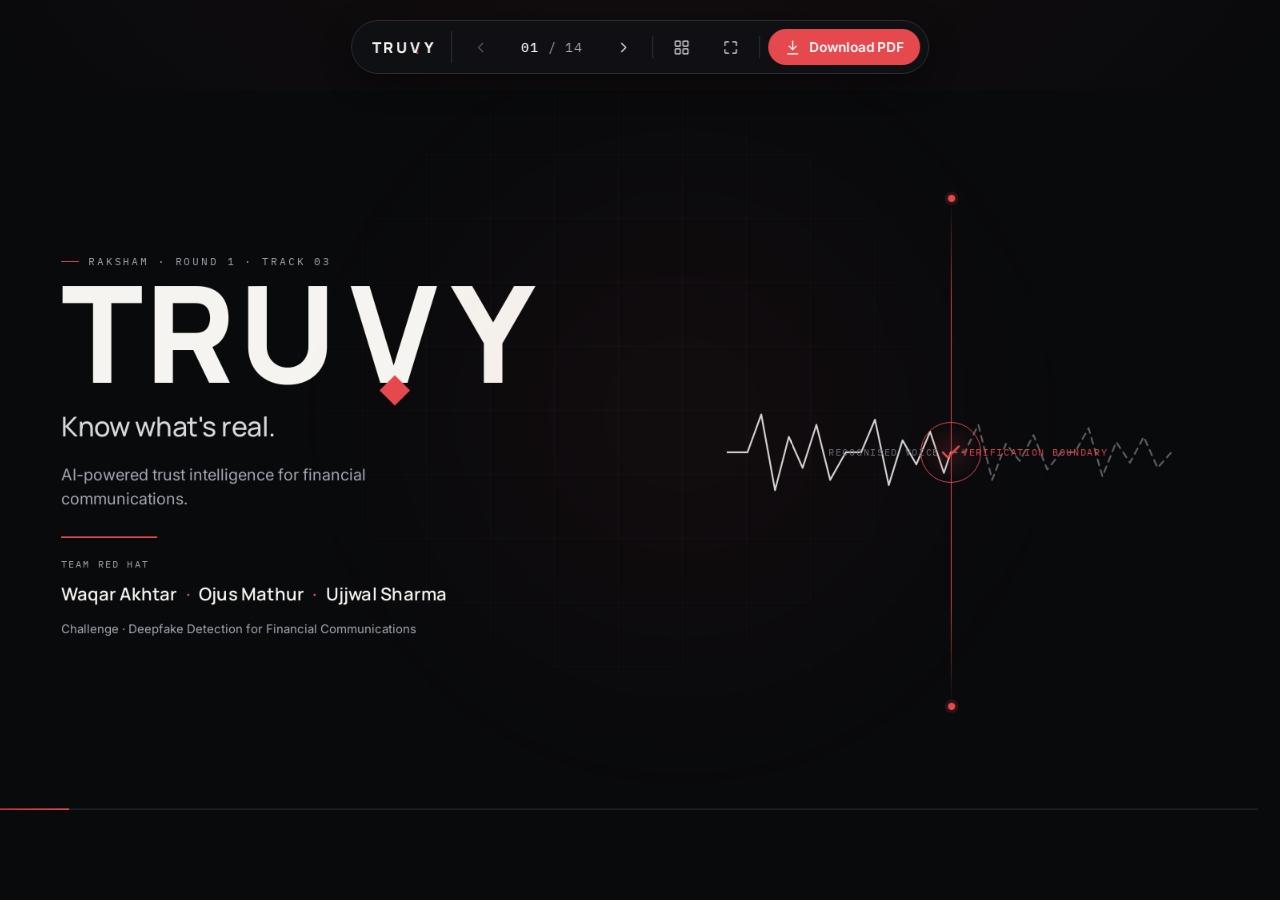
==== commit 36f869ef: "CARNIVORES" ====
--- a/index.html
+++ b/index.html
@@ -1,4 +1,4 @@
-<!DOCTYPE html>
+﻿<!DOCTYPE html>
 <html lang="en">
 <head>
 <meta charset="utf-8" />
@@ -29,7 +29,7 @@
       <svg viewBox="0 0 24 24" fill="none" stroke="currentColor" stroke-width="1.6" stroke-linecap="round" stroke-linejoin="round"><path d="M15 18l-6-6 6-6"/></svg>
     </button>
 
-    <span class="toolbar__counter" id="counter" aria-live="polite"><b>01</b> / 10</span>
+    <span class="toolbar__counter" id="counter" aria-live="polite"><b>01</b> / 14</span>
 
     <button class="tbtn" id="btnNext" aria-label="Next slide" title="Next (→)">
       <svg viewBox="0 0 24 24" fill="none" stroke="currentColor" stroke-width="1.6" stroke-linecap="round" stroke-linejoin="round"><path d="M9 18l6-6-6-6"/></svg>
@@ -584,10 +584,173 @@
             </div>
           </div>
         </div>
-      </section>
-
-    </div>
-  </main>
+      </section><!-- ============ SLIDE 11 · ARCHITECTURE END-TO-END ============ -->
+      <section class="slide" id="slide-11" data-title="From Financial Communication to Verifiable Decision" data-section="ARCHITECTURE" aria-label="Architecture: end-to-end system">
+        <div class="slide__grid-bg" aria-hidden="true"></div>
+        <div class="slide-head">
+          <div>
+            <span class="eyebrow">ARCHITECTURE</span>
+            <h2 class="slide-title slide-title--sm">From Financial Communication to <span class="accent">Verifiable Decision.</span></h2>
+            <p class="anno">TRUVY combines media forensics, contextual risk analysis, and independent verification into a human-supervised workflow.</p>
+          </div>
+          <div class="slide-head__meta">11 / 14<br />End-to-end system architecture</div>
+        </div>
+
+        <div class="arch-stage">
+          <div class="arch-zone">
+            <span class="zone-label">01 | Incoming Communication</span>
+            <div class="zone-blocks">
+              <div class="node"><span class="nlabel">Audio message</span><span class="nsub">Voice note / recording</span></div>
+              <div class="node"><span class="nlabel">Video message</span><span class="nsub">Video or extract</span></div>
+              <div class="node"><span class="nlabel">Metadata &amp; transaction context</span><span class="nsub">Sender, channel, timing, amount, beneficiary</span></div>
+            </div>
+          </div>
+          <div class="arch-conn" aria-hidden="true"><span class="line"></span><svg viewBox="0 0 10 10" fill="currentColor"><path d="M0 0l10 5-10 5z"/></svg></div>
+          <div class="arch-zone">
+            <span class="zone-label">02 | Secure Ingestion</span>
+            <div class="zone-cols">
+              <div class="node-sm"><span class="nlabel-sm">Input validation</span><span class="nsub-sm">Format, size, rate limiting</span></div>
+              <div class="node-sm"><span class="nlabel-sm">Secure media processing</span><span class="nsub-sm">Normalization, decode, temp artifacts</span></div>
+              <div class="node-sm"><span class="nlabel-sm">Provenance &amp; evidence capture</span><span class="nsub-sm">Hashes, timestamps, C2PA where available</span></div>
+            </div>
+            <div class="bound-label">UNTRUSTED INPUT → CONTROLLED PROCESSING</div>
+            <div class="outbox"><span class="nlabel-sm">Normalized media + metadata + evidence ref</span></div>
+          </div>
+          <div class="arch-conn" aria-hidden="true"><span class="line"></span><svg viewBox="0 0 10 10" fill="currentColor"><path d="M0 0l10 5-10 5z"/></svg></div>
+          <div class="arch-zone arch-wide">
+            <span class="zone-label">03 | Parallel Signal Extraction</span>
+            <div class="branches">
+              <div class="branch">
+                <span class="branch-title">Audio forensics</span>
+                <div class="node-tiny"><span>Audio authenticity model</span></div>
+                <div class="node-tiny"><span>Quality &amp; manipulation indicators</span></div>
+                <span class="res">Audio evidence + confidence</span>
+              </div>
+              <div class="branch">
+                <span class="branch-title">Video forensics</span>
+                <div class="node-tiny"><span>Frame sampling &amp; aggregation</span></div>
+                <div class="node-tiny"><span>Video authenticity signals</span></div>
+                <span class="res">Video evidence + confidence</span>
+              </div>
+              <div class="branch">
+                <span class="branch-title">Language &amp; speech</span>
+                <div class="node-tiny"><span>Lang ID • STT • confidence</span></div>
+                <div class="node-tiny"><span>Structured pressure cues</span></div>
+                <span class="res">Language/context signals</span>
+              </div>
+              <div class="branch">
+                <span class="branch-title">Provenance &amp; payment context</span>
+                <div class="node-tiny"><span>C2PA / provenance</span></div>
+                <div class="node-tiny"><span>Beneficiary, timing, amount, policy</span></div>
+                <span class="res">Context + provenance evidence</span>
+              </div>
+            </div>
+          </div>
+        </div>
+
+        <div class="arch-lower">
+          <div class="arch-zone">
+            <span class="zone-label">04 | Evidence Fusion &amp; Policy Engine</span>
+            <div class="engine">
+              <div class="eng-block"><span>Signal availability &amp; quality gate</span></div>
+              <div class="eng-block"><span>Evidence fusion (authenticity • context • provenance)</span></div>
+              <div class="eng-block"><span>Policy rules • explainable rationale</span></div>
+              <div class="eng-block eng-core"><span>Risk classification • Structured Risk Assessment</span></div>
+            </div>
+          </div>
+          <div class="arch-conn arch-conn-v" aria-hidden="true"><span class="line-v"></span><svg viewBox="0 0 10 10" fill="currentColor"><path d="M5 0l5 10H0z"/></svg></div>
+          <div class="arch-zone">
+            <span class="zone-label">05 | Controlled Response</span>
+            <div class="outcomes">
+              <div class="outcome outcome--low"><span class="badge badge--low">Low</span><p>Normal maker-checker • log</p></div>
+              <div class="outcome outcome--elevated"><span class="badge badge--elevated">Elevated</span><p>Independent callback (trusted directory)</p></div>
+              <div class="outcome outcome--high"><span class="badge badge--high">High</span><p>Hold • human review • dual approval</p></div>
+            </div>
+            <p class="arch-note">Risk determines verification requirements — not a verdict of fraud.</p>
+          </div>
+          <div class="arch-conn arch-conn-v" aria-hidden="true"><span class="line-v"></span><svg viewBox="0 0 10 10" fill="currentColor"><path d="M5 0l5 10H0z"/></svg></div>
+          <div class="arch-zone">
+            <span class="zone-label">06 | Human-led Financial Workflow</span>
+            <div class="wf-row">
+              <div class="node-sm"><span class="nlabel-sm">Authorized reviewer / analyst console</span><span class="nsub-sm">Inspect signals, rationale, evidence</span></div>
+              <div class="node-sm"><span class="nlabel-sm">Independent identity verification</span><span class="nsub-sm">Via trusted contact details only</span></div>
+              <div class="node-sm"><span class="nlabel-sm">Maker-checker • payment workflow</span><span class="nsub-sm">Institutional controls retained</span></div>
+            </div>
+            <div class="audit"><span class="label">Tamper-evident audit trail</span><span class="nsub-sm">Case IDs, hashes, timestamps, versions, decisions</span></div>
+          </div>
+        </div>
+        <div class="footline"><span><b>TRUVY</b> · Know what's real. · ARCHITECTURE</span><span>11 / 14</span></div>
+      </section><!-- ============ SLIDE 12 · ARCHITECTURE PIPELINE & DECISION LOGIC ============ -->
+      <section class="slide" id="slide-12" data-title="Multiple Signals. One Explainable Risk Assessment." data-section="ARCHITECTURE" aria-label="Architecture: pipeline and decision logic">
+        <div class="slide__grid-bg" aria-hidden="true"></div>
+        <div class="slide-head">
+          <div>
+            <span class="eyebrow">ARCHITECTURE</span>
+            <h2 class="slide-title slide-title--sm">Multiple Signals. One <span class="accent">Explainable Risk Assessment.</span></h2>
+            <p class="anno">TRUVY separates media authenticity, contextual warning signs, and institutional policy before recommending an action.</p>
+          </div>
+          <div class="slide-head__meta">12 / 14<br />Pipeline &amp; decision logic</div>
+        </div>
+        <div class="arch-stage" style="margin-top:8px;">
+          <div class="arch-zone"><span class="zone-label">Inputs</span><div class="node-sm"><span class="nlabel-sm">Media + Context</span></div></div>
+          <div class="arch-conn" aria-hidden="true"><span class="line"></span><svg viewBox="0 0 10 10" fill="currentColor"><path d="M0 0l10 5-10 5z"/></svg></div>
+          <div class="arch-zone"><span class="zone-label">Normalization</span><div class="node-sm"><span class="nlabel-sm">Secure preprocessing</span><span class="nsub-sm">Decode • quality checks</span></div></div>
+          <div class="arch-conn" aria-hidden="true"><span class="line"></span><svg viewBox="0 0 10 10" fill="currentColor"><path d="M0 0l10 5-10 5z"/></svg></div>
+          <div class="arch-zone arch-wide"><span class="zone-label">Parallel signal extraction</span><div class="branches"><div class="branch"><span class="branch-title">Audio</span><div class="node-tiny"><span class="nsub-sm">Preprocessing • authenticity</span></div><span class="res">Audio + confidence</span></div><div class="branch"><span class="branch-title">Video</span><div class="node-tiny"><span class="nsub-sm">Frame sampling • aggregation</span></div><span class="res">Video + confidence</span></div><div class="branch"><span class="branch-title">Language &amp; speech</span><div class="node-tiny"><span class="nsub-sm">Lang ID • STT • pressure cues</span></div><span class="res">Structured cues</span></div><div class="branch"><span class="branch-title">Provenance &amp; payment</span><div class="node-tiny"><span class="nsub-sm">C2PA • beneficiary • timing • policy</span></div><span class="res">Context signals</span></div></div></div>
+        </div>
+        <div class="arch-table" style="margin-top:6px;">
+          <div class="arch-row head"><div>Risk Band</div><div>Interpretation</div><div>Recommended Action</div><div>Qualification</div></div>
+          <div class="arch-row"><div><span class="badge badge--low">Low</span></div><div><span class="nsub-sm">No escalation threshold met</span></div><div><span class="nsub-sm">Normal maker-checker • log</span></div><div><span class="nsub-sm">Does not guarantee genuine</span></div></div>
+          <div class="arch-row"><div><span class="badge badge--elevated">Elevated</span></div><div><span class="nsub-sm">Indicators justify verification</span></div><div><span class="nsub-sm">Independent callback (trusted directory)</span></div><div><span class="nsub-sm">Request for verification • not fraud</span></div></div>
+          <div class="arch-row"><div><span class="badge badge--high">High</span></div><div><span class="nsub-sm">Policy concern requiring escalation</span></div><div><span class="nsub-sm">Hold • human review • dual approval</span></div><div><span class="nsub-sm">Not automatic fraud finding</span></div></div>
+        </div>
+        <div class="arch-cols">
+          <div class="arch-zone"><span class="zone-label">Evidence package</span><div class="branches" style="grid-template-columns:repeat(3,1fr);"><div class="branch"><span class="branch-title">Signals</span><span class="nsub-sm">Scores, confidence, availability</span></div><div class="branch"><span class="branch-title">Context</span><span class="nsub-sm">Transcript, timing, beneficiary</span></div><div class="branch"><span class="branch-title">Audit</span><span class="nsub-sm">Hashes, versions, rationale</span></div></div></div>
+          <div class="arch-zone"><span class="zone-label">Independent verification loop</span><div class="wf-row"><div class="node-sm"><span class="nlabel-sm">Trusted directory lookup</span></div><div class="node-sm"><span class="nlabel-sm">Independent callback</span></div><div class="node-sm"><span class="nlabel-sm">Authorized human decision</span></div></div><p class="arch-note">Never use contact from suspicious message. Final decision remains institutional.</p></div>
+        </div>
+        <div class="footline"><span><b>TRUVY</b> · Know what's real. · ARCHITECTURE</span><span>12 / 14</span></div>
+      </section>      </section>
+
+      
+
+      <!-- ============ SLIDE 13 · ARCHITECTURE SEC      <!-- ============ SLIDE 13 · ARCHITECTURE SECURITY, PRIVACY, THREAT MITIGATION ============ -->
+      <section class="slide" id="slide-13" data-title="Trust Must Be Engineered, Not Assumed." data-section="ARCHITECTURE" aria-label="Architecture: security, privacy, threat mitigation">
+        <div class="slide__grid-bg" aria-hidden="true"></div>
+        <div class="slide-head">
+          <div>
+            <span class="eyebrow">ARCHITECTURE</span>
+            <h2 class="slide-title slide-title--sm">Trust Must Be <span class="accent">Engineered, Not Assumed.</span></h2>
+            <p class="anno">TRUVY limits data exposure, resists common tactics, and makes model limitations visible to reviewers.</p>
+          </div>
+          <div class="slide-head__meta">13 / 14<br />Security • Privacy • Validation</div>
+        </div>
+        <div class="arch-cols" style="margin-top:6px;">
+          <div class="arch-zone"><span class="zone-label">Security &amp; privacy layers</span><div class="wf-row"><div class="node-sm"><span class="nlabel-sm">Auth • RBAC • least privilege</span></div><div class="node-sm"><span class="nlabel-sm">Encryption in transit/at rest</span></div><div class="node-sm"><span class="nlabel-sm">Tamper-evident audit</span></div><div class="node-sm"><span class="nlabel-sm">Minimized retention</span></div><div class="node-sm"><span class="nlabel-sm">Versioned policies/models</span></div></div><p class="arch-note">No voiceprint database. Hashes, not full raw exports by default.</p></div>
+          <div class="arch-zone"><span class="zone-label">Validation (planned)</span><div class="wf-row"><div class="node-sm"><span class="nlabel-sm">English/Hindi/Tamil</span></div><div class="node-sm"><span class="nlabel-sm">Clean vs compressed</span></div><div class="node-sm"><span class="nlabel-sm">EER/FPR per condition</span></div><div class="node-sm"><span class="nlabel-sm">Latency/failure rates</span></div></div><span class="res">PLANNED VALIDATION — RESULTS PENDING</span></div>
+        </div>
+        <div class="arch-table" style="margin-top:4px;">
+          <div class="arch-row head"><div>Threat</div><div>Potential failure</div><div>Mitigation</div><div>Residual</div></div>
+          <div class="arch-row"><div><span class="nsub-sm">Synthetic media</span></div><div><span class="nsub-sm">Evasion / subtle edits</span></div><div><span class="nsub-sm">Multi-signal + independent verification + human review</span></div><div><span class="nsub-sm">Probabilistic; cannot guarantee detection</span></div></div>
+          <div class="arch-row"><div><span class="nsub-sm">Low-quality/compressed</span></div><div><span class="nsub-sm">Unreliable scores</span></div><div><span class="nsub-sm">Quality gate marks signals unavailable/low conf</span></div><div><span class="nsub-sm">May remain inconclusive</span></div></div>
+          <div class="arch-row"><div><span class="nsub-sm">Callback manipulation</span></div><div><span class="nsub-sm">Fake contact</span></div><div><span class="nsub-sm">Use trusted directory only</span></div><div><span class="nsub-sm">Depends on directory integrity</span></div></div>
+          <div class="arch-row"><div><span class="nsub-sm">False pos/neg</span></div><div><span class="nsub-sm">Business friction or missed fraud</span></div><div><span class="nsub-sm">Verification, hold, review, monitoring</span></div><div><span class="nsub-sm">Errors cannot be eliminated</span></div></div>
+        </div>
+        <div class="footline"><span><b>TRUVY</b> · Know what's real. · ARCHITECTURE</span><span>13 / 14</span></div>
+      </section>      <!-- ============ SLIDE 14 · THANK YOU ============ -->
+      <section class="slide" id="slide-14" data-title="Thank You" data-section="THANK YOU" aria-label="Thank you">
+        <div class="slide__grid-bg" aria-hidden="true"></div>
+        <div class="s-close" style="justify-content:center; text-align:center; align-items:center;">
+          <span class="eyebrow">Thank You</span>
+          <h1 class="wordmark s-cover__wordmark">TRU<span class="wm-v">V</span>Y</h1>
+          <p class="s-cover__tagline">Know what's real.</p>
+          <div class="s-cover__team" style="margin-top:32px; text-align:center;">
+            <span class="label">Team RED HAT</span>
+            <span class="names"><span>Waqar Akhtar</span><span>Ojus Mathur</span><span>Ujjwal Sharma</span></span>
+          </div>
+          <div class="footline" style="position:absolute; left:104px; right:104px; bottom:76px;"><span><b>TRUVY</b> · Know what's real.</span><span>14 / 14</span></div>
+        </div>
+      </section>
+      
 
   <div class="progress screen-only" aria-hidden="true"><div class="progress__bar" id="progressBar"></div></div>
 </div>
@@ -608,7 +771,7 @@
 <div class="modal-layer screen-only" id="pdfModal" hidden role="dialog" aria-modal="true" aria-labelledby="pdfModalTitle">
   <div class="modal">
     <span class="modal__kicker">Export · PDF</span>
-    <h2 class="modal__title" id="pdfModalTitle">Save the deck as a 10-page PDF</h2>
+    <h2 class="modal__title" id="pdfModalTitle">Save the deck as a 14-page PDF</h2>
     <p class="modal__text">Your browser's print dialog will open. Choose <strong>Save as PDF</strong>. TRUVY has prepared a print stylesheet so each slide fills exactly one landscape page.</p>
     <ul class="modal__steps">
       <li><span class="k">01</span><span>Destination: <code>Save as PDF</code></span></li>
@@ -620,10 +783,21 @@
       <button class="tbtn tbtn--primary" id="btnConfirmPrint">Open print dialog</button>
       <button class="tbtn tbtn--ghost" id="btnCancelPrint">Cancel</button>
     </div>
-    <p class="modal__note">Filename suggested: <code>TRUVY-RAKSHAM-Round-1-Pitch-Deck.pdf</code>. Chrome and Edge preserve vector text and diagrams best.</p>
+    <p class="modal__note">Filename suggested: <code>TRUVY-RAKSHAM-Round-1-Submission.pdf</code>. Chrome and Edge preserve vector text and diagrams best.</p>
   </div>
 </div>
 
 <script src="js/deck.js"></script>
 </body>
 </html>
+
+
+
+
+
+
+
+
+
+
+
--- a/css/slides.css
+++ b/css/slides.css
@@ -1,4 +1,4 @@
-/* ============================================================
+﻿/* ============================================================
    TRUVY · Slides — one deliberate composition per slide
    ============================================================ */
 
@@ -351,3 +351,46 @@
 .s-close__wordmark { font-size: 60px; }
 .s-close__brandmeta { text-align: right; font-family: var(--font-mono); font-size: 12.5px; letter-spacing: 0.14em; text-transform: uppercase; color: var(--muted); line-height: 1.9; }
 .s-close__brandmeta .tag { color: var(--white-dim); font-family: var(--font-display); font-size: 16px; letter-spacing: 0; text-transform: none; }
+/* ARCHITECTURE SLIDES */
+.arch-stage { display: grid; grid-template-columns: 1fr 14px 1fr 14px 2.2fr; gap: 6px; margin-top: 10px; align-items: stretch; }
+.arch-lower { display: grid; grid-template-columns: 1.4fr 14px 1.4fr 14px 1.4fr 14px 1.6fr; gap: 6px; margin-top: 10px; align-items: stretch; }
+.arch-zone { border: 1px solid var(--border); border-radius: var(--radius-m); background: var(--charcoal); padding: 8px 10px; display: flex; flex-direction: column; gap: 6px; position: relative; }
+.arch-wide { grid-column: span 3; }
+.zone-label { font-family: var(--font-mono); font-size: 10.5px; letter-spacing: 0.12em; text-transform: uppercase; color: var(--crimson); }
+.zone-blocks { display: grid; gap: 5px; }
+.zone-cols { display: grid; grid-template-columns: repeat(3,1fr); gap: 5px; }
+.branches { display: grid; grid-template-columns: repeat(4,1fr); gap: 5px; }
+.branch { border: 1px solid var(--border-soft); border-radius: var(--radius-s); padding: 5px 6px; display: flex; flex-direction: column; gap: 4px; }
+.branch-title { font-family: var(--font-mono); font-size: 9.5px; letter-spacing: 0.1em; text-transform: uppercase; color: var(--muted); }
+.node, .node-sm, .node-tiny { border: 1px solid var(--border); border-radius: var(--radius-s); background: var(--charcoal-2); padding: 4px 5px; }
+.nlabel { font-size: 11.5px; font-weight: 600; color: var(--white-dim); }
+.nsub { font-size: 9.5px; color: var(--muted); }
+.nlabel-sm { font-size: 10.5px; font-weight: 600; color: var(--white-dim); }
+.nsub-sm { font-size: 9px; color: var(--muted); }
+.res { font-family: var(--font-mono); font-size: 9px; color: var(--crimson); letter-spacing: 0.06em; }
+.bound-label { font-family: var(--font-mono); font-size: 8.5px; color: var(--muted-2); letter-spacing: 0.12em; }
+.outbox { border: 1px dashed var(--border); border-radius: var(--radius-s); padding: 4px 5px; }
+.arch-conn { display: grid; place-items: center; }
+.arch-conn .line { width: 100%; height: 1px; background: var(--border-hi); position: relative; }
+.arch-conn svg { position: absolute; right: 0; bottom: calc(50% - 4px); width: 7px; height: 8px; color: var(--border-hi); }
+.arch-conn-v { flex-direction: column; }
+.line-v { width: 1px; height: 100%; background: var(--border-hi); position: relative; }
+.arch-conn-v svg { position: absolute; bottom: 0; left: calc(50% - 4px); width: 8px; height: 7px; color: var(--border-hi); transform: rotate(90deg); }
+.engine { display: grid; gap: 4px; }
+.eng-block { border: 1px solid var(--border); border-radius: var(--radius-s); padding: 4px 5px; font-size: 10px; color: var(--white-dim); }
+.eng-core { border-color: rgba(229,72,77,0.45); background: linear-gradient(180deg, rgba(229,72,77,0.08), rgba(229,72,77,0.01)); color: #fff; }
+.outcomes { display: grid; gap: 4px; }
+.audit { border-top: 1px solid var(--border); padding-top: 4px; margin-top: 4px; }
+.arch-note { font-size: 9px; color: var(--muted-2); margin-top: 4px; }
+.arch-table { display: grid; gap: 4px; margin-top: 8px; }
+.arch-row { display: grid; grid-template-columns: 1.2fr 1fr 1fr 1fr; gap: 4px; font-size: 9.5px; }
+.arch-row.head { font-family: var(--font-mono); font-size: 9px; color: var(--muted); letter-spacing: 0.08em; text-transform: uppercase; }
+.arch-row > div { border: 1px solid var(--border); border-radius: var(--radius-s); padding: 3px 4px; color: var(--white-dim); }
+.arch-row.head > div { background: var(--charcoal-2); }
+.arch-cols { display: grid; grid-template-columns: 1.4fr 1fr; gap: 8px; margin-top: 8px; }
+.legend { display: flex; flex-wrap: wrap; gap: 6px; margin-top: 8px; }
+.legend-item { display: flex; align-items: center; gap: 4px; font-size: 9px; color: var(--muted-2); }
+.dot { width: 6px; height: 6px; border-radius: 50%; background: var(--border-hi); }
+.dot.red { background: var(--crimson); }
+.dot.green { background: var(--green); }
+
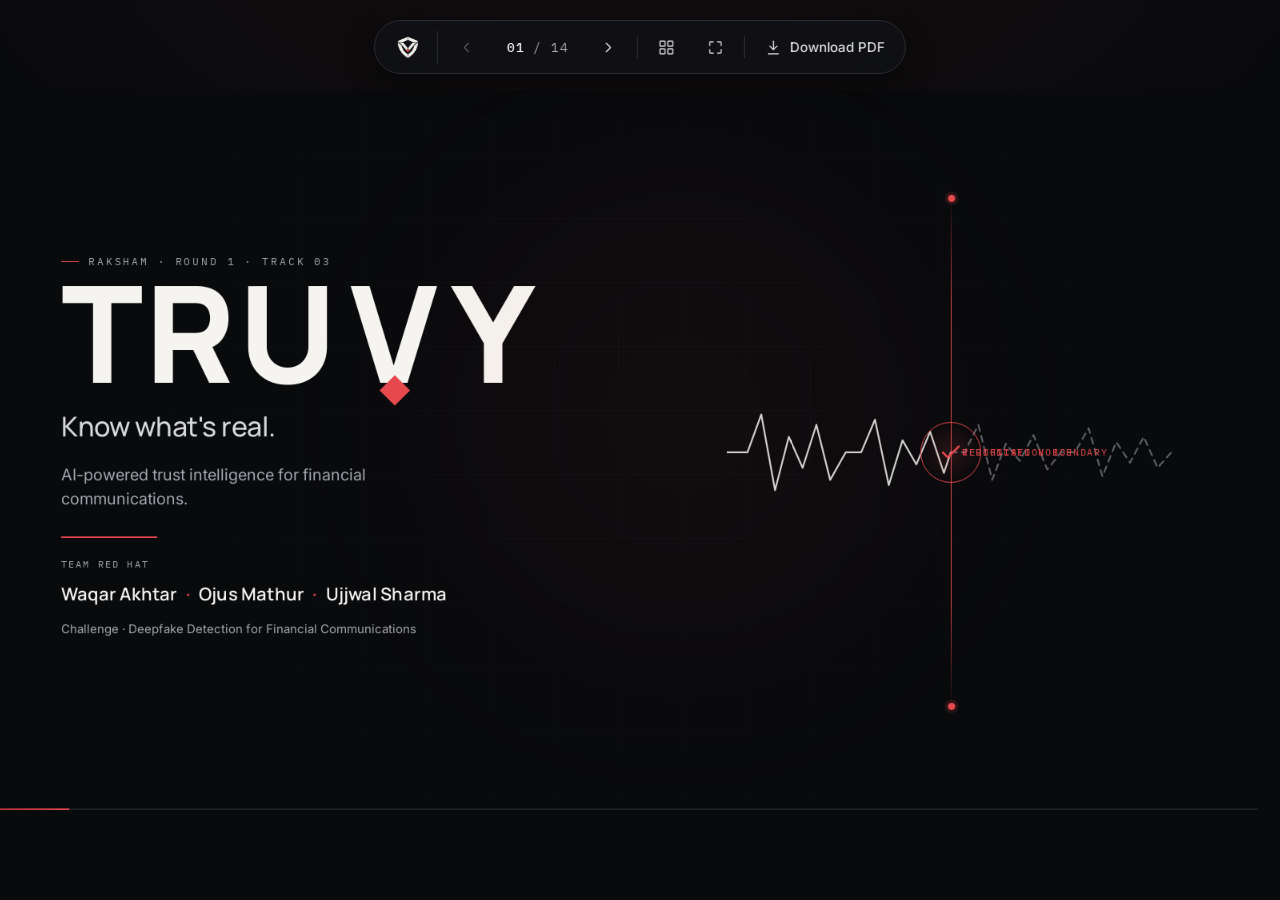
==== commit 70048238: "Aalti Palti" ====
--- a/index.html
+++ b/index.html
@@ -3,7 +3,7 @@
 <head>
 <meta charset="utf-8" />
 <meta name="viewport" content="width=device-width, initial-scale=1" />
-<meta name="description" content="TRUVY — AI-powered trust intelligence for financial communications. RAKSHAM Round 1, Track 03 pitch deck." />
+<meta name="description" content="TRUVY  ·  AI-powered trust intelligence for financial communications. RAKSHAM Round 1, Track 03 pitch deck." />
 <title>TRUVY-RAKSHAM-Round-1-Pitch-Deck</title>
 
 <link rel="preconnect" href="https://fonts.googleapis.com" />
@@ -19,10 +19,10 @@
 
 <div class="app">
 
-  <!-- ===================== TOOLBAR ===================== -->
+  <! to  ===================== TOOLBAR =====================  to >
   <nav class="toolbar screen-only" aria-label="Presentation controls">
     <span class="toolbar__brand" aria-hidden="true">
-      <span class="wordmark wordmark--sm">TRU<span class="wm-v">V</span>Y</span>
+      <img src="assets/logo.png" alt="TRUVY logo" style="height:26px; display:block;" />
     </span>
 
     <button class="tbtn" id="btnPrev" aria-label="Previous slide" title="Previous (←)">
@@ -47,17 +47,17 @@
 
     <span class="toolbar__divider" aria-hidden="true"></span>
 
-    <button class="tbtn tbtn--primary" id="btnPdf" aria-label="Download the deck as PDF" title="Download PDF">
+    <button class="tbtn tbtn to primary" id="btnPdf" aria-label="Download the deck as PDF" title="Download PDF">
       <svg viewBox="0 0 24 24" fill="none" stroke="currentColor" stroke-width="1.7" stroke-linecap="round" stroke-linejoin="round"><path d="M12 3v12"/><path d="M7 10l5 5 5-5"/><path d="M5 21h14"/></svg>
       Download PDF
     </button>
   </nav>
 
-  <!-- ===================== VIEWPORT / STAGE ===================== -->
+  <! to  ===================== VIEWPORT / STAGE =====================  to >
   <main class="viewport" id="viewport">
     <div class="stage" id="stage">
 
-      <!-- ============ SLIDE 01 · COVER ============ -->
+      <! to  ============ SLIDE 01 · COVER ============  to >
       <section class="slide" id="slide-1" data-title="Cover" data-section="RAKSHAM · Round 1 · Track 03" aria-label="Cover slide">
         <div class="slide__grid-bg" aria-hidden="true"></div>
         <div class="slide__glow" style="left:55%;top:45%;transform:translate(-50%,-50%);background:radial-gradient(circle,rgba(229,72,77,0.12),transparent 65%);" aria-hidden="true"></div>
@@ -89,13 +89,13 @@
                 <svg viewBox="0 0 24 24" fill="none" stroke="currentColor" stroke-width="2" stroke-linecap="round" stroke-linejoin="round"><path d="M20 6L9 17l-5-5"/></svg>
               </div>
               <span class="cap">Verification boundary</span>
-              <span class="cap cap--left">Recognised voice</span>
-            </div>
-          </div>
-        </div>
-      </section>
-
-      <!-- ============ SLIDE 02 · PROBLEM ============ -->
+              <span class="cap cap to left">Recognised voice</span>
+            </div>
+          </div>
+        </div>
+      </section>
+
+      <! to  ============ SLIDE 02 · PROBLEM ============  to >
       <section class="slide" id="slide-2" data-title="A Familiar Voice Is No Longer Proof" data-section="The Problem" aria-label="The problem">
         <div class="slide__grid-bg" aria-hidden="true"></div>
 
@@ -104,12 +104,12 @@
             <span class="eyebrow">The Problem</span>
             <h2 class="slide-title">A Familiar Voice Is <span class="accent">No Longer Proof.</span></h2>
           </div>
-          <div class="slide-head__meta">02 / 10<br />Illustrative</div>
+          <div class="slide-head__meta">02 / 14<br />Illustrative</div>
         </div>
 
         <div class="s-problem__body">
           <div class="s-problem__scenario">
-            <span class="illustrative">Illustrative scenario — not a real case</span>
+            <span class="illustrative">Illustrative scenario  ·  not a real case</span>
             <p>A finance officer receives a voice note that sounds exactly like the company's CEO.</p>
             <p>The message requests an urgent transfer to a new beneficiary. A convincing video appears to confirm the instruction. The sender discourages a callback, claiming to be unavailable.</p>
             <p><strong>But the real executive never authorised the transaction.</strong></p>
@@ -117,17 +117,17 @@
 
           <div class="s-problem__obs">
             <div class="obs__item">
-              <span class="obs__num">01 — FAMILIARITY</span>
+              <span class="obs__num">01  ·  FAMILIARITY</span>
               <h3>Familiarity creates trust.</h3>
               <p>Employees naturally recognise voices, faces and communication patterns. Attackers exploit this familiarity.</p>
             </div>
             <div class="obs__item">
-              <span class="obs__num">02 — URGENCY</span>
+              <span class="obs__num">02  ·  URGENCY</span>
               <h3>Urgency suppresses verification.</h3>
               <p>Time pressure, authority claims, secrecy and callback avoidance encourage employees to bypass normal controls.</p>
             </div>
             <div class="obs__item">
-              <span class="obs__num">03 — DETECTION</span>
+              <span class="obs__num">03  ·  DETECTION</span>
               <h3>Detection does not equal prevention.</h3>
               <p>A media detector can surface signs of manipulation, but its score alone cannot establish whether the financial instruction is legitimate.</p>
             </div>
@@ -147,19 +147,19 @@
           <p class="s-problem__closing">The vulnerability is not simply a fake voice. It is the gap between <em>recognising</em> someone and <em>verifying</em> that they authorised an instruction.</p>
         </div>
 
-        <div class="footline"><span><b>TRUVY</b> · Know what's real.</span><span>02 / 10</span></div>
-      </section>
-
-      <!-- ============ SLIDE 03 · PRODUCT ============ -->
+        <div class="footline"><span><b>TRUVY</b> · Know what's real.</span><span>02 / 14</span></div>
+      </section>
+
+      <! to  ============ SLIDE 03 · PRODUCT ============  to >
       <section class="slide" id="slide-3" data-title="From Detecting Deception to Verifying Intent" data-section="The Product" aria-label="The product">
         <div class="slide__grid-bg" aria-hidden="true"></div>
 
         <div class="slide-head">
           <div>
             <span class="eyebrow">The Product</span>
-            <h2 class="slide-title slide-title--sm">From Detecting Deception to <span class="accent">Verifying Intent.</span></h2>
-          </div>
-          <div class="slide-head__meta">03 / 10<br />Three capabilities</div>
+            <h2 class="slide-title slide-title to sm">From Detecting Deception to <span class="accent">Verifying Intent.</span></h2>
+          </div>
+          <div class="slide-head__meta">03 / 14<br />Three capabilities</div>
         </div>
 
         <div class="s-product__flow">
@@ -177,7 +177,7 @@
             <p>Combine forensic findings with language confidence, pressure cues and payment context.</p>
           </article>
           <div class="stage-conn" aria-hidden="true"><span class="line"></span><svg viewBox="0 0 10 10" fill="currentColor"><path d="M0 0l10 5-10 5z"/></svg></div>
-          <article class="stage-card stage-card--active">
+          <article class="stage-card stage-card to active">
             <span class="stage-card__num">03</span>
             <span class="stage-card__name">VERIFY</span>
             <h3>Route to trust</h3>
@@ -188,28 +188,28 @@
         <div class="s-product__note">
           <div class="s-product__diff">
             <span class="label">Differentiation</span>
-            <p>Conventional media analysis focuses on whether content <strong>appears manipulated</strong>. TRUVY connects media analysis to an <strong>operational decision</strong> and a <strong>verification process</strong> — it does not rely on a single detector score.</p>
+            <p>Conventional media analysis focuses on whether content <strong>appears manipulated</strong>. TRUVY connects media analysis to an <strong>operational decision</strong> and a <strong>verification process</strong>  ·  it does not rely on a single detector score.</p>
           </div>
           <p class="s-product__closing">TRUVY helps answer not only whether media looks suspicious, but <span class="accent">what should happen before the associated payment proceeds.</span></p>
         </div>
 
-        <div class="footline"><span><b>TRUVY</b> · Know what's real.</span><span>03 / 10</span></div>
-      </section>
-
-      <!-- ============ SLIDE 04 · WORKFLOW ============ -->
+        <div class="footline"><span><b>TRUVY</b> · Know what's real.</span><span>03 / 14</span></div>
+      </section>
+
+      <! to  ============ SLIDE 04 · WORKFLOW ============  to >
       <section class="slide" id="slide-4" data-title="Every Suspicious Instruction Has a Verification Path" data-section="The Workflow" aria-label="The workflow">
         <div class="slide__grid-bg" aria-hidden="true"></div>
 
         <div class="slide-head">
           <div>
             <span class="eyebrow">The Workflow</span>
-            <h2 class="slide-title slide-title--sm">Every Suspicious Instruction Has a <span class="accent">Verification Path.</span></h2>
-          </div>
-          <div class="slide-head__meta">04 / 10<br />Proposed flow</div>
+            <h2 class="slide-title slide-title to sm">Every Suspicious Instruction Has a <span class="accent">Verification Path.</span></h2>
+          </div>
+          <div class="slide-head__meta">04 / 14<br />Proposed flow</div>
         </div>
 
         <div class="s-workflow__diagram">
-          <div class="wf-node wf-node--incoming">
+          <div class="wf-node wf-node to incoming">
             <div>
               <div class="wf-node__title">Incoming instruction</div>
               <div class="wf-node__sub">Audio or video · payment or beneficiary change</div>
@@ -221,7 +221,7 @@
 
           <div class="wf-inputs">
             <div class="wf-node">
-              <span class="label label--crimson">Media analysis</span>
+              <span class="label label to crimson">Media analysis</span>
               <ul class="wf-list">
                 <li>Audio forensics</li>
                 <li>Video analysis</li>
@@ -230,7 +230,7 @@
               </ul>
             </div>
             <div class="wf-node">
-              <span class="label label--crimson">Context analysis</span>
+              <span class="label label to crimson">Context analysis</span>
               <ul class="wf-list">
                 <li>Pressure cues</li>
                 <li>Transaction amount</li>
@@ -242,7 +242,7 @@
 
           <div class="wf-arrow-v" aria-hidden="true"><span></span></div>
 
-          <div class="wf-node wf-node--incoming" style="border-color:rgba(229,72,77,0.4);">
+          <div class="wf-node wf-node to incoming" style="border-color:rgba(229,72,77,0.4);">
             <div class="wf-node__title">Risk assessment</div>
             <div class="wf-node__sub">Combine signals under explicit rules → a risk band</div>
           </div>
@@ -250,18 +250,18 @@
           <div class="wf-arrow-v" aria-hidden="true"><span></span></div>
 
           <div class="wf-outcomes">
-            <article class="outcome outcome--low">
-              <span class="badge badge--low">Low</span>
+            <article class="outcome outcome to low">
+              <span class="badge badge to low">Low</span>
               <h4>Continue</h4>
               <p>Proceed through normal maker-checker controls and log the case.</p>
             </article>
-            <article class="outcome outcome--elevated">
-              <span class="badge badge--elevated">Elevated</span>
+            <article class="outcome outcome to elevated">
+              <span class="badge badge to elevated">Elevated</span>
               <h4>Callback</h4>
               <p>Require an independent callback before payment release.</p>
             </article>
-            <article class="outcome outcome--high">
-              <span class="badge badge--high">High</span>
+            <article class="outcome outcome to high">
+              <span class="badge badge to high">High</span>
               <h4>Hold &amp; review</h4>
               <p>Hold the payment for human review and require dual approval.</p>
             </article>
@@ -274,19 +274,19 @@
           <p><strong>Critical rule:</strong> callback numbers come from the institution's trusted directory, never from the suspicious message. TRUVY does not automatically reject payments.</p>
         </div>
 
-        <div class="footline"><span><b>TRUVY</b> · Know what's real.</span><span>04 / 10</span></div>
-      </section>
-
-      <!-- ============ SLIDE 05 · TECHNICAL APPROACH ============ -->
+        <div class="footline"><span><b>TRUVY</b> · Know what's real.</span><span>04 / 14</span></div>
+      </section>
+
+      <! to  ============ SLIDE 05 · TECHNICAL APPROACH ============  to >
       <section class="slide" id="slide-5" data-title="Multiple Signals. One Explainable Risk Assessment" data-section="Technical Approach" aria-label="Technical approach">
         <div class="slide__grid-bg" aria-hidden="true"></div>
 
         <div class="slide-head">
           <div>
             <span class="eyebrow">Technical Approach</span>
-            <h2 class="slide-title slide-title--sm">Multiple Signals. One <span class="accent">Explainable Risk Assessment.</span></h2>
-          </div>
-          <div class="slide-head__meta">05 / 10<br />Proposed architecture</div>
+            <h2 class="slide-title slide-title to sm">Multiple Signals. One <span class="accent">Explainable Risk Assessment.</span></h2>
+          </div>
+          <div class="slide-head__meta">05 / 14<br />Proposed architecture</div>
         </div>
 
         <div class="s-tech__layers">
@@ -305,7 +305,7 @@
             <h3>Financial context</h3>
             <p>Transaction amount, beneficiary history, unusual timing and communication-channel anomalies.</p>
           </article>
-          <article class="layer layer--engine">
+          <article class="layer layer to engine">
             <span class="layer__no">LAYER 04</span>
             <h3>Decision engine</h3>
             <p>Combine signals, apply explicit rules, generate an explanation and route the request for the appropriate action.</p>
@@ -320,48 +320,48 @@
           <span class="tag">Rules · Explanation · Routing</span>
         </div>
 
-        <div class="s-tech__rule" style="margin-top:var(--s7);">
-          <span class="label label--crimson">Example rule</span>
+        <div class="s-tech__rule" style="margin-top:var( to s7);">
+          <span class="label label to crimson">Example rule</span>
           <p>A new or changed beneficiary above a configured threshold, combined with a pressure cue, triggers a callback <strong>regardless of the audio detector's result</strong>.</p>
         </div>
 
         <div class="s-tech__out">
           <div class="s-tech__states">
-            <div class="state"><span class="label label--green">Low</span><p>Normal controls.</p></div>
-            <div class="state"><span class="label label--amber">Elevated</span><p>Trusted callback.</p></div>
-            <div class="state"><span class="label label--crimson">High</span><p>Hold + human review.</p></div>
+            <div class="state"><span class="label label to green">Low</span><p>Normal controls.</p></div>
+            <div class="state"><span class="label label to amber">Elevated</span><p>Trusted callback.</p></div>
+            <div class="state"><span class="label label to crimson">High</span><p>Hold + human review.</p></div>
           </div>
           <p class="s-tech__principle">The detector informs the decision. It does <em>not</em> control the decision alone.</p>
         </div>
 
-        <div class="footline"><span><b>TRUVY</b> · Know what's real.</span><span>05 / 10</span></div>
-      </section>
-
-      <!-- ============ SLIDE 06 · VALIDATION ============ -->
+        <div class="footline"><span><b>TRUVY</b> · Know what's real.</span><span>05 / 14</span></div>
+      </section>
+
+      <! to  ============ SLIDE 06 · VALIDATION ============  to >
       <section class="slide" id="slide-6" data-title="Measure the Risk. Validate the Decisions" data-section="Evidence & Validation" aria-label="Evidence and validation">
         <div class="slide__grid-bg" aria-hidden="true"></div>
 
         <div class="slide-head">
           <div>
             <span class="eyebrow">Evidence &amp; Validation</span>
-            <h2 class="slide-title slide-title--sm">Measure the Risk. <span class="accent">Validate the Decisions.</span></h2>
-          </div>
-          <div class="slide-head__meta">06 / 10<br />Plan, not results</div>
+            <h2 class="slide-title slide-title to sm">Measure the Risk. <span class="accent">Validate the Decisions.</span></h2>
+          </div>
+          <div class="slide-head__meta">06 / 14<br />Plan, not results</div>
         </div>
 
         <div class="s-val__banner">
-          <span class="label label--amber">Validation plan · Results pending</span>
+          <span class="label label to amber">Validation plan · Results pending</span>
           <span>No measured results are claimed at this stage.</span>
         </div>
 
         <div class="s-val__grid">
           <div>
             <div class="s-val__metrics">
-              <div class="metric-card"><span class="label">Equal Error Rate</span><div class="val">—</div><div class="pending">PENDING</div></div>
-              <div class="metric-card"><span class="label">False-positive rate</span><div class="val">—</div><div class="pending">PENDING</div></div>
-              <div class="metric-card"><span class="label">Per-language</span><div class="val">—</div><div class="pending">PENDING</div></div>
-              <div class="metric-card"><span class="label">End-to-end latency</span><div class="val">—</div><div class="pending">PENDING</div></div>
-              <div class="metric-card"><span class="label">Correct escalations</span><div class="val">—</div><div class="pending">PENDING</div></div>
+              <div class="metric-card"><span class="label">Equal Error Rate</span><div class="val"> · </div><div class="pending">PENDING</div></div>
+              <div class="metric-card"><span class="label">False-positive rate</span><div class="val"> · </div><div class="pending">PENDING</div></div>
+              <div class="metric-card"><span class="label">Per-language</span><div class="val"> · </div><div class="pending">PENDING</div></div>
+              <div class="metric-card"><span class="label">End-to-end latency</span><div class="val"> · </div><div class="pending">PENDING</div></div>
+              <div class="metric-card"><span class="label">Correct escalations</span><div class="val"> · </div><div class="pending">PENDING</div></div>
             </div>
             <div class="s-val__resources">
               <span class="label">Resources under evaluation</span>
@@ -376,9 +376,9 @@
                 <tr><th scope="col">Language</th><th scope="col">EER</th><th scope="col">FPR</th><th scope="col">Status</th></tr>
               </thead>
               <tbody>
-                <tr><td>English</td><td class="dash">—</td><td class="dash">—</td><td class="dash">Pending</td></tr>
-                <tr><td>Hindi</td><td class="dash">—</td><td class="dash">—</td><td class="dash">Pending</td></tr>
-                <tr><td>Tamil</td><td class="dash">—</td><td class="dash">—</td><td class="dash">Pending</td></tr>
+                <tr><td>English</td><td class="dash"> · </td><td class="dash"> · </td><td class="dash">Pending</td></tr>
+                <tr><td>Hindi</td><td class="dash"> · </td><td class="dash"> · </td><td class="dash">Pending</td></tr>
+                <tr><td>Tamil</td><td class="dash"> · </td><td class="dash"> · </td><td class="dash">Pending</td></tr>
               </tbody>
             </table>
           </div>
@@ -391,25 +391,25 @@
           <div class="vplan"><h4>Operational performance</h4><p>Measure processing latency, false-positive rates and time to resolution.</p></div>
         </div>
 
-        <div class="footline"><span><b>TRUVY</b> · Know what's real.</span><span>06 / 10</span></div>
-      </section>
-
-      <!-- ============ SLIDE 07 · SAFETY ============ -->
+        <div class="footline"><span><b>TRUVY</b> · Know what's real.</span><span>06 / 14</span></div>
+      </section>
+
+      <! to  ============ SLIDE 07 · SAFETY ============  to >
       <section class="slide" id="slide-7" data-title="Trust Requires More Than Detection" data-section="Privacy, Security & Safety" aria-label="Privacy, security and safety">
         <div class="slide__grid-bg" aria-hidden="true"></div>
 
         <div class="slide-head">
           <div>
             <span class="eyebrow">Privacy, Security &amp; Safety</span>
-            <h2 class="slide-title slide-title--sm">Trust Requires <span class="accent">More Than Detection.</span></h2>
-          </div>
-          <div class="slide-head__meta">07 / 10<br />Constraints</div>
+            <h2 class="slide-title slide-title to sm">Trust Requires <span class="accent">More Than Detection.</span></h2>
+          </div>
+          <div class="slide-head__meta">07 / 14<br />Constraints</div>
         </div>
 
         <div class="s-safe__pillars">
-          <div class="pillar pillar--privacy">
+          <div class="pillar pillar to privacy">
             <span class="label">Privacy</span>
-            <ul class="list-clean list-clean--green">
+            <ul class="list-clean list-clean to green">
               <li>Prototype uses synthetic, public or consented data</li>
               <li>No customer credentials</li>
               <li>No voiceprint database</li>
@@ -418,7 +418,7 @@
             </ul>
           </div>
           <div class="pillar__divider" aria-hidden="true"></div>
-          <div class="pillar pillar--security">
+          <div class="pillar pillar to security">
             <span class="label">Security</span>
             <ul class="list-clean">
               <li>Role-based access</li>
@@ -429,7 +429,7 @@
             </ul>
           </div>
           <div class="pillar__divider" aria-hidden="true"></div>
-          <div class="pillar pillar--human">
+          <div class="pillar pillar to human">
             <span class="label">Human control</span>
             <ul class="list-clean">
               <li>No automatic payment rejection</li>
@@ -442,11 +442,11 @@
         </div>
 
         <div class="s-safe__fail">
-          <div class="fail-cell fail-cell--fp">
+          <div class="fail-cell fail-cell to fp">
             <h4>False positive</h4>
             <p>Verification or review introduces friction, but TRUVY does not independently reject the payment.</p>
           </div>
-          <div class="fail-cell fail-cell--fn">
+          <div class="fail-cell fail-cell to fn">
             <h4>False negative</h4>
             <p>Independent payment-context rules may still trigger verification even when the media detector fails.</p>
           </div>
@@ -454,27 +454,27 @@
 
         <p class="s-safe__closing">TRUVY is designed to support safer decisions <span class="accent">even when its media detector is imperfect.</span></p>
 
-        <div class="footline"><span><b>TRUVY</b> · Know what's real.</span><span>07 / 10</span></div>
-      </section>
-
-      <!-- ============ SLIDE 08 · DEPLOYMENT ============ -->
+        <div class="footline"><span><b>TRUVY</b> · Know what's real.</span><span>07 / 14</span></div>
+      </section>
+
+      <! to  ============ SLIDE 08 · DEPLOYMENT ============  to >
       <section class="slide" id="slide-8" data-title="Built to Fit Existing Financial Workflows" data-section="Deployment" aria-label="Deployment">
         <div class="slide__grid-bg" aria-hidden="true"></div>
 
         <div class="slide-head">
           <div>
             <span class="eyebrow">Deployment</span>
-            <h2 class="slide-title slide-title--sm">Built to Fit Existing <span class="accent">Financial Workflows.</span></h2>
-          </div>
-          <div class="slide-head__meta">08 / 10<br />Conceptual integration</div>
+            <h2 class="slide-title slide-title to sm">Built to Fit Existing <span class="accent">Financial Workflows.</span></h2>
+          </div>
+          <div class="slide-head__meta">08 / 14<br />Conceptual integration</div>
         </div>
 
         <div class="s-dep__pipeline">
           <div class="dep-node"><span class="label">Maker</span><div class="dep-node__name">Prepares instruction</div></div>
           <div class="dep-conn" aria-hidden="true"><span></span></div>
-          <div class="dep-node dep-node--gate"><span class="label">TRUVY</span><div class="dep-node__name">Verification gate</div></div>
+          <div class="dep-node dep-node to gate"><span class="label">TRUVY</span><div class="dep-node__name">Verification gate</div></div>
           <div class="dep-conn" aria-hidden="true"><span></span></div>
-          <div class="dep-node dep-node--paths">
+          <div class="dep-node dep-node to paths">
             <span class="label">Recommended action</span>
             <ul style="margin-top:12px;">
               <li>Normal controls</li>
@@ -506,24 +506,24 @@
           </div>
         </div>
 
-        <p class="s-dep__note">Conceptual architecture — not a claim of an existing production integration.</p>
-
-        <div class="footline"><span><b>TRUVY</b> · Know what's real.</span><span>08 / 10</span></div>
-      </section>
-
-      <!-- ============ SLIDE 09 · ROADMAP ============ -->
+        <p class="s-dep__note">Conceptual architecture  ·  not a claim of an existing production integration.</p>
+
+        <div class="footline"><span><b>TRUVY</b> · Know what's real.</span><span>08 / 14</span></div>
+      </section>
+
+      <! to  ============ SLIDE 09 · ROADMAP ============  to >
       <section class="slide" id="slide-9" data-title="From Signal to Decision in 48 Hours" data-section="The 48-Hour Plan" aria-label="The 48-hour plan">
         <div class="slide__grid-bg" aria-hidden="true"></div>
 
         <div class="slide-head">
           <div>
             <span class="eyebrow">The 48-Hour Prototype</span>
-            <h2 class="slide-title slide-title--sm">From Signal to Decision <span class="accent">in 48 Hours.</span></h2>
-          </div>
-          <div class="slide-head__meta">09 / 10<br />Checkpoints</div>
-        </div>
-
-        <div class="s-road__anchor" style="margin-top:var(--s5);">
+            <h2 class="slide-title slide-title to sm">From Signal to Decision <span class="accent">in 48 Hours.</span></h2>
+          </div>
+          <div class="slide-head__meta">09 / 14<br />Checkpoints</div>
+        </div>
+
+        <div class="s-road__anchor" style="margin-top:var( to s5);">
           <span class="big">4<em>8</em></span>
           <span class="cap">hours · six checkpoints · one end-to-end demonstrator</span>
         </div>
@@ -531,12 +531,12 @@
         <div class="s-road__track">
           <div class="s-road__line" aria-hidden="true"></div>
           <div class="s-road__segments">
-            <div class="seg"><div class="h">00–06</div><div class="goal">Environment, data preparation, baseline detector.</div><div class="cp">One clip produces a score.</div></div>
-            <div class="seg"><div class="h">06–16</div><div class="goal">Audio pipeline, language ID, transcription, video analysis.</div><div class="cp">Multiple signals for a staged scenario.</div></div>
-            <div class="seg"><div class="h">16–28</div><div class="goal">Payment-context rules, decision engine, explanations.</div><div class="cp">Three scenarios produce bands &amp; reasons.</div></div>
-            <div class="seg"><div class="h">28–38</div><div class="goal">Evaluation and language-aware calibration.</div><div class="cp">Initial validation tables.</div></div>
-            <div class="seg"><div class="h">38–45</div><div class="goal">Callback workflow, reviewer queue, evidence package.</div><div class="cp">End-to-end demonstration.</div></div>
-            <div class="seg"><div class="h">45–48</div><div class="goal">Fallbacks, limitations and rehearsal.</div><div class="cp">Clean final run-through.</div></div>
+            <div class="seg"><div class="h">00 · 06</div><div class="goal">Environment, data preparation, baseline detector.</div><div class="cp">One clip produces a score.</div></div>
+            <div class="seg"><div class="h">06 · 16</div><div class="goal">Audio pipeline, language ID, transcription, video analysis.</div><div class="cp">Multiple signals for a staged scenario.</div></div>
+            <div class="seg"><div class="h">16 · 28</div><div class="goal">Payment-context rules, decision engine, explanations.</div><div class="cp">Three scenarios produce bands &amp; reasons.</div></div>
+            <div class="seg"><div class="h">28 · 38</div><div class="goal">Evaluation and language-aware calibration.</div><div class="cp">Initial validation tables.</div></div>
+            <div class="seg"><div class="h">38 · 45</div><div class="goal">Callback workflow, reviewer queue, evidence package.</div><div class="cp">End-to-end demonstration.</div></div>
+            <div class="seg"><div class="h">45 · 48</div><div class="goal">Fallbacks, limitations and rehearsal.</div><div class="cp">Clean final run-through.</div></div>
           </div>
         </div>
 
@@ -550,15 +550,15 @@
             </div>
           </div>
           <div class="s-road__fallback">
-            <span class="label label--amber">Fallback</span>
+            <span class="label label to amber">Fallback</span>
             <p>If the media detector underperforms, retain the contextual risk and verification workflow, present the detector as advisory, and report the measured limitations.</p>
           </div>
         </div>
 
-        <div class="footline"><span><b>TRUVY</b> · Know what's real.</span><span>09 / 10</span></div>
-      </section>
-
-      <!-- ============ SLIDE 10 · CLOSING ============ -->
+        <div class="footline"><span><b>TRUVY</b> · Know what's real.</span><span>09 / 14</span></div>
+      </section>
+
+      <! to  ============ SLIDE 10 · CLOSING ============  to >
       <section class="slide" id="slide-10" data-title="A Familiar Voice Shouldn't Be Enough to Move Money" data-section="Closing" aria-label="Closing">
         <div class="slide__grid-bg" aria-hidden="true"></div>
         <div class="slide__glow" style="left:70%;top:30%;transform:translate(-50%,-50%);background:radial-gradient(circle,rgba(229,72,77,0.13),transparent 65%);" aria-hidden="true"></div>
@@ -584,13 +584,13 @@
             </div>
           </div>
         </div>
-      </section><!-- ============ SLIDE 11 · ARCHITECTURE END-TO-END ============ -->
+      </section><! to  ============ SLIDE 11 · ARCHITECTURE END-TO-END ============  to >
       <section class="slide" id="slide-11" data-title="From Financial Communication to Verifiable Decision" data-section="ARCHITECTURE" aria-label="Architecture: end-to-end system">
         <div class="slide__grid-bg" aria-hidden="true"></div>
         <div class="slide-head">
           <div>
             <span class="eyebrow">ARCHITECTURE</span>
-            <h2 class="slide-title slide-title--sm">From Financial Communication to <span class="accent">Verifiable Decision.</span></h2>
+            <h2 class="slide-title slide-title to sm">From Financial Communication to <span class="accent">Verifiable Decision.</span></h2>
             <p class="anno">TRUVY combines media forensics, contextual risk analysis, and independent verification into a human-supervised workflow.</p>
           </div>
           <div class="slide-head__meta">11 / 14<br />End-to-end system architecture</div>
@@ -662,11 +662,11 @@
           <div class="arch-zone">
             <span class="zone-label">05 | Controlled Response</span>
             <div class="outcomes">
-              <div class="outcome outcome--low"><span class="badge badge--low">Low</span><p>Normal maker-checker • log</p></div>
-              <div class="outcome outcome--elevated"><span class="badge badge--elevated">Elevated</span><p>Independent callback (trusted directory)</p></div>
-              <div class="outcome outcome--high"><span class="badge badge--high">High</span><p>Hold • human review • dual approval</p></div>
-            </div>
-            <p class="arch-note">Risk determines verification requirements — not a verdict of fraud.</p>
+              <div class="outcome outcome to low"><span class="badge badge to low">Low</span><p>Normal maker-checker • log</p></div>
+              <div class="outcome outcome to elevated"><span class="badge badge to elevated">Elevated</span><p>Independent callback (trusted directory)</p></div>
+              <div class="outcome outcome to high"><span class="badge badge to high">High</span><p>Hold • human review • dual approval</p></div>
+            </div>
+            <p class="arch-note">Risk determines verification requirements  ·  not a verdict of fraud.</p>
           </div>
           <div class="arch-conn arch-conn-v" aria-hidden="true"><span class="line-v"></span><svg viewBox="0 0 10 10" fill="currentColor"><path d="M5 0l5 10H0z"/></svg></div>
           <div class="arch-zone">
@@ -680,13 +680,13 @@
           </div>
         </div>
         <div class="footline"><span><b>TRUVY</b> · Know what's real. · ARCHITECTURE</span><span>11 / 14</span></div>
-      </section><!-- ============ SLIDE 12 · ARCHITECTURE PIPELINE & DECISION LOGIC ============ -->
+      </section><! to  ============ SLIDE 12 · ARCHITECTURE PIPELINE & DECISION LOGIC ============  to >
       <section class="slide" id="slide-12" data-title="Multiple Signals. One Explainable Risk Assessment." data-section="ARCHITECTURE" aria-label="Architecture: pipeline and decision logic">
         <div class="slide__grid-bg" aria-hidden="true"></div>
         <div class="slide-head">
           <div>
             <span class="eyebrow">ARCHITECTURE</span>
-            <h2 class="slide-title slide-title--sm">Multiple Signals. One <span class="accent">Explainable Risk Assessment.</span></h2>
+            <h2 class="slide-title slide-title to sm">Multiple Signals. One <span class="accent">Explainable Risk Assessment.</span></h2>
             <p class="anno">TRUVY separates media authenticity, contextual warning signs, and institutional policy before recommending an action.</p>
           </div>
           <div class="slide-head__meta">12 / 14<br />Pipeline &amp; decision logic</div>
@@ -700,9 +700,9 @@
         </div>
         <div class="arch-table" style="margin-top:6px;">
           <div class="arch-row head"><div>Risk Band</div><div>Interpretation</div><div>Recommended Action</div><div>Qualification</div></div>
-          <div class="arch-row"><div><span class="badge badge--low">Low</span></div><div><span class="nsub-sm">No escalation threshold met</span></div><div><span class="nsub-sm">Normal maker-checker • log</span></div><div><span class="nsub-sm">Does not guarantee genuine</span></div></div>
-          <div class="arch-row"><div><span class="badge badge--elevated">Elevated</span></div><div><span class="nsub-sm">Indicators justify verification</span></div><div><span class="nsub-sm">Independent callback (trusted directory)</span></div><div><span class="nsub-sm">Request for verification • not fraud</span></div></div>
-          <div class="arch-row"><div><span class="badge badge--high">High</span></div><div><span class="nsub-sm">Policy concern requiring escalation</span></div><div><span class="nsub-sm">Hold • human review • dual approval</span></div><div><span class="nsub-sm">Not automatic fraud finding</span></div></div>
+          <div class="arch-row"><div><span class="badge badge to low">Low</span></div><div><span class="nsub-sm">No escalation threshold met</span></div><div><span class="nsub-sm">Normal maker-checker • log</span></div><div><span class="nsub-sm">Does not guarantee genuine</span></div></div>
+          <div class="arch-row"><div><span class="badge badge to elevated">Elevated</span></div><div><span class="nsub-sm">Indicators justify verification</span></div><div><span class="nsub-sm">Independent callback (trusted directory)</span></div><div><span class="nsub-sm">Request for verification • not fraud</span></div></div>
+          <div class="arch-row"><div><span class="badge badge to high">High</span></div><div><span class="nsub-sm">Policy concern requiring escalation</span></div><div><span class="nsub-sm">Hold • human review • dual approval</span></div><div><span class="nsub-sm">Not automatic fraud finding</span></div></div>
         </div>
         <div class="arch-cols">
           <div class="arch-zone"><span class="zone-label">Evidence package</span><div class="branches" style="grid-template-columns:repeat(3,1fr);"><div class="branch"><span class="branch-title">Signals</span><span class="nsub-sm">Scores, confidence, availability</span></div><div class="branch"><span class="branch-title">Context</span><span class="nsub-sm">Transcript, timing, beneficiary</span></div><div class="branch"><span class="branch-title">Audit</span><span class="nsub-sm">Hashes, versions, rationale</span></div></div></div>
@@ -713,20 +713,20 @@
 
       
 
-      <!-- ============ SLIDE 13 · ARCHITECTURE SEC      <!-- ============ SLIDE 13 · ARCHITECTURE SECURITY, PRIVACY, THREAT MITIGATION ============ -->
+      <! to  ============ SLIDE 13 · ARCHITECTURE SEC      <! to  ============ SLIDE 13 · ARCHITECTURE SECURITY, PRIVACY, THREAT MITIGATION ============  to >
       <section class="slide" id="slide-13" data-title="Trust Must Be Engineered, Not Assumed." data-section="ARCHITECTURE" aria-label="Architecture: security, privacy, threat mitigation">
         <div class="slide__grid-bg" aria-hidden="true"></div>
         <div class="slide-head">
           <div>
             <span class="eyebrow">ARCHITECTURE</span>
-            <h2 class="slide-title slide-title--sm">Trust Must Be <span class="accent">Engineered, Not Assumed.</span></h2>
+            <h2 class="slide-title slide-title to sm">Trust Must Be <span class="accent">Engineered, Not Assumed.</span></h2>
             <p class="anno">TRUVY limits data exposure, resists common tactics, and makes model limitations visible to reviewers.</p>
           </div>
           <div class="slide-head__meta">13 / 14<br />Security • Privacy • Validation</div>
         </div>
         <div class="arch-cols" style="margin-top:6px;">
           <div class="arch-zone"><span class="zone-label">Security &amp; privacy layers</span><div class="wf-row"><div class="node-sm"><span class="nlabel-sm">Auth • RBAC • least privilege</span></div><div class="node-sm"><span class="nlabel-sm">Encryption in transit/at rest</span></div><div class="node-sm"><span class="nlabel-sm">Tamper-evident audit</span></div><div class="node-sm"><span class="nlabel-sm">Minimized retention</span></div><div class="node-sm"><span class="nlabel-sm">Versioned policies/models</span></div></div><p class="arch-note">No voiceprint database. Hashes, not full raw exports by default.</p></div>
-          <div class="arch-zone"><span class="zone-label">Validation (planned)</span><div class="wf-row"><div class="node-sm"><span class="nlabel-sm">English/Hindi/Tamil</span></div><div class="node-sm"><span class="nlabel-sm">Clean vs compressed</span></div><div class="node-sm"><span class="nlabel-sm">EER/FPR per condition</span></div><div class="node-sm"><span class="nlabel-sm">Latency/failure rates</span></div></div><span class="res">PLANNED VALIDATION — RESULTS PENDING</span></div>
+          <div class="arch-zone"><span class="zone-label">Validation (planned)</span><div class="wf-row"><div class="node-sm"><span class="nlabel-sm">English/Hindi/Tamil</span></div><div class="node-sm"><span class="nlabel-sm">Clean vs compressed</span></div><div class="node-sm"><span class="nlabel-sm">EER/FPR per condition</span></div><div class="node-sm"><span class="nlabel-sm">Latency/failure rates</span></div></div><span class="res">PLANNED VALIDATION  ·  RESULTS PENDING</span></div>
         </div>
         <div class="arch-table" style="margin-top:4px;">
           <div class="arch-row head"><div>Threat</div><div>Potential failure</div><div>Mitigation</div><div>Residual</div></div>
@@ -736,7 +736,7 @@
           <div class="arch-row"><div><span class="nsub-sm">False pos/neg</span></div><div><span class="nsub-sm">Business friction or missed fraud</span></div><div><span class="nsub-sm">Verification, hold, review, monitoring</span></div><div><span class="nsub-sm">Errors cannot be eliminated</span></div></div>
         </div>
         <div class="footline"><span><b>TRUVY</b> · Know what's real. · ARCHITECTURE</span><span>13 / 14</span></div>
-      </section>      <!-- ============ SLIDE 14 · THANK YOU ============ -->
+      </section>      <! to  ============ SLIDE 14 · THANK YOU ============  to >
       <section class="slide" id="slide-14" data-title="Thank You" data-section="THANK YOU" aria-label="Thank you">
         <div class="slide__grid-bg" aria-hidden="true"></div>
         <div class="s-close" style="justify-content:center; text-align:center; align-items:center;">
@@ -755,7 +755,7 @@
   <div class="progress screen-only" aria-hidden="true"><div class="progress__bar" id="progressBar"></div></div>
 </div>
 
-<!-- ===================== OVERVIEW ===================== -->
+<! to  ===================== OVERVIEW =====================  to >
 <div class="overview screen-only" id="overview" hidden role="dialog" aria-modal="true" aria-label="Slide overview">
   <div class="overview__head">
     <span class="overview__title">Slide overview</span>
@@ -767,7 +767,7 @@
   <div class="overview__grid" id="overviewGrid"></div>
 </div>
 
-<!-- ===================== PDF EXPORT MODAL ===================== -->
+<! to  ===================== PDF EXPORT MODAL =====================  to >
 <div class="modal-layer screen-only" id="pdfModal" hidden role="dialog" aria-modal="true" aria-labelledby="pdfModalTitle">
   <div class="modal">
     <span class="modal__kicker">Export · PDF</span>
@@ -780,8 +780,8 @@
       <li><span class="k">04</span><span>Background graphics: <code>On</code></span></li>
     </ul>
     <div class="modal__actions">
-      <button class="tbtn tbtn--primary" id="btnConfirmPrint">Open print dialog</button>
-      <button class="tbtn tbtn--ghost" id="btnCancelPrint">Cancel</button>
+      <button class="tbtn tbtn to primary" id="btnConfirmPrint">Open print dialog</button>
+      <button class="tbtn tbtn to ghost" id="btnCancelPrint">Cancel</button>
     </div>
     <p class="modal__note">Filename suggested: <code>TRUVY-RAKSHAM-Round-1-Submission.pdf</code>. Chrome and Edge preserve vector text and diagrams best.</p>
   </div>
@@ -801,3 +801,6 @@
 
 
 
+
+
+
--- a/css/slides.css
+++ b/css/slides.css
@@ -352,15 +352,15 @@
 .s-close__brandmeta { text-align: right; font-family: var(--font-mono); font-size: 12.5px; letter-spacing: 0.14em; text-transform: uppercase; color: var(--muted); line-height: 1.9; }
 .s-close__brandmeta .tag { color: var(--white-dim); font-family: var(--font-display); font-size: 16px; letter-spacing: 0; text-transform: none; }
 /* ARCHITECTURE SLIDES */
-.arch-stage { display: grid; grid-template-columns: 1fr 14px 1fr 14px 2.2fr; gap: 6px; margin-top: 10px; align-items: stretch; }
-.arch-lower { display: grid; grid-template-columns: 1.4fr 14px 1.4fr 14px 1.4fr 14px 1.6fr; gap: 6px; margin-top: 10px; align-items: stretch; }
-.arch-zone { border: 1px solid var(--border); border-radius: var(--radius-m); background: var(--charcoal); padding: 8px 10px; display: flex; flex-direction: column; gap: 6px; position: relative; }
+.arch-stage { display: grid; grid-template-columns: 1fr 10px 1fr 10px 2.2fr; gap: 4px; margin-top: 6px; align-items: stretch; }
+.arch-lower { display: grid; grid-template-columns: 1.4fr 10px 1.4fr 10px 1.4fr 10px 1.6fr; gap: 4px; margin-top: 6px; align-items: stretch; }
+.arch-zone { border: 1px solid var(--border); border-radius: var(--radius-m); background: var(--charcoal); padding: 6px 8px; display: flex; flex-direction: column; gap: 4px; position: relative; }
 .arch-wide { grid-column: span 3; }
 .zone-label { font-family: var(--font-mono); font-size: 10.5px; letter-spacing: 0.12em; text-transform: uppercase; color: var(--crimson); }
 .zone-blocks { display: grid; gap: 5px; }
 .zone-cols { display: grid; grid-template-columns: repeat(3,1fr); gap: 5px; }
-.branches { display: grid; grid-template-columns: repeat(4,1fr); gap: 5px; }
-.branch { border: 1px solid var(--border-soft); border-radius: var(--radius-s); padding: 5px 6px; display: flex; flex-direction: column; gap: 4px; }
+.branches { display: grid; grid-template-columns: repeat(4,1fr); gap: 4px; }
+.branch { border: 1px solid var(--border-soft); border-radius: var(--radius-s); padding: 3px 4px; display: flex; flex-direction: column; gap: 2px; }
 .branch-title { font-family: var(--font-mono); font-size: 9.5px; letter-spacing: 0.1em; text-transform: uppercase; color: var(--muted); }
 .node, .node-sm, .node-tiny { border: 1px solid var(--border); border-radius: var(--radius-s); background: var(--charcoal-2); padding: 4px 5px; }
 .nlabel { font-size: 11.5px; font-weight: 600; color: var(--white-dim); }
@@ -382,10 +382,10 @@
 .outcomes { display: grid; gap: 4px; }
 .audit { border-top: 1px solid var(--border); padding-top: 4px; margin-top: 4px; }
 .arch-note { font-size: 9px; color: var(--muted-2); margin-top: 4px; }
-.arch-table { display: grid; gap: 4px; margin-top: 8px; }
-.arch-row { display: grid; grid-template-columns: 1.2fr 1fr 1fr 1fr; gap: 4px; font-size: 9.5px; }
-.arch-row.head { font-family: var(--font-mono); font-size: 9px; color: var(--muted); letter-spacing: 0.08em; text-transform: uppercase; }
-.arch-row > div { border: 1px solid var(--border); border-radius: var(--radius-s); padding: 3px 4px; color: var(--white-dim); }
+.arch-table { display: grid; gap: 2px; margin-top: 4px; }
+.arch-row { display: grid; grid-template-columns: 1.2fr 1fr 1fr 1fr; gap: 2px; font-size: 9px; }
+.arch-row.head { font-family: var(--font-mono); font-size: 8.5px; color: var(--muted); letter-spacing: 0.08em; text-transform: uppercase; }
+.arch-row > div { border: 1px solid var(--border); border-radius: var(--radius-s); padding: 2px 3px; color: var(--white-dim); }
 .arch-row.head > div { background: var(--charcoal-2); }
 .arch-cols { display: grid; grid-template-columns: 1.4fr 1fr; gap: 8px; margin-top: 8px; }
 .legend { display: flex; flex-wrap: wrap; gap: 6px; margin-top: 8px; }
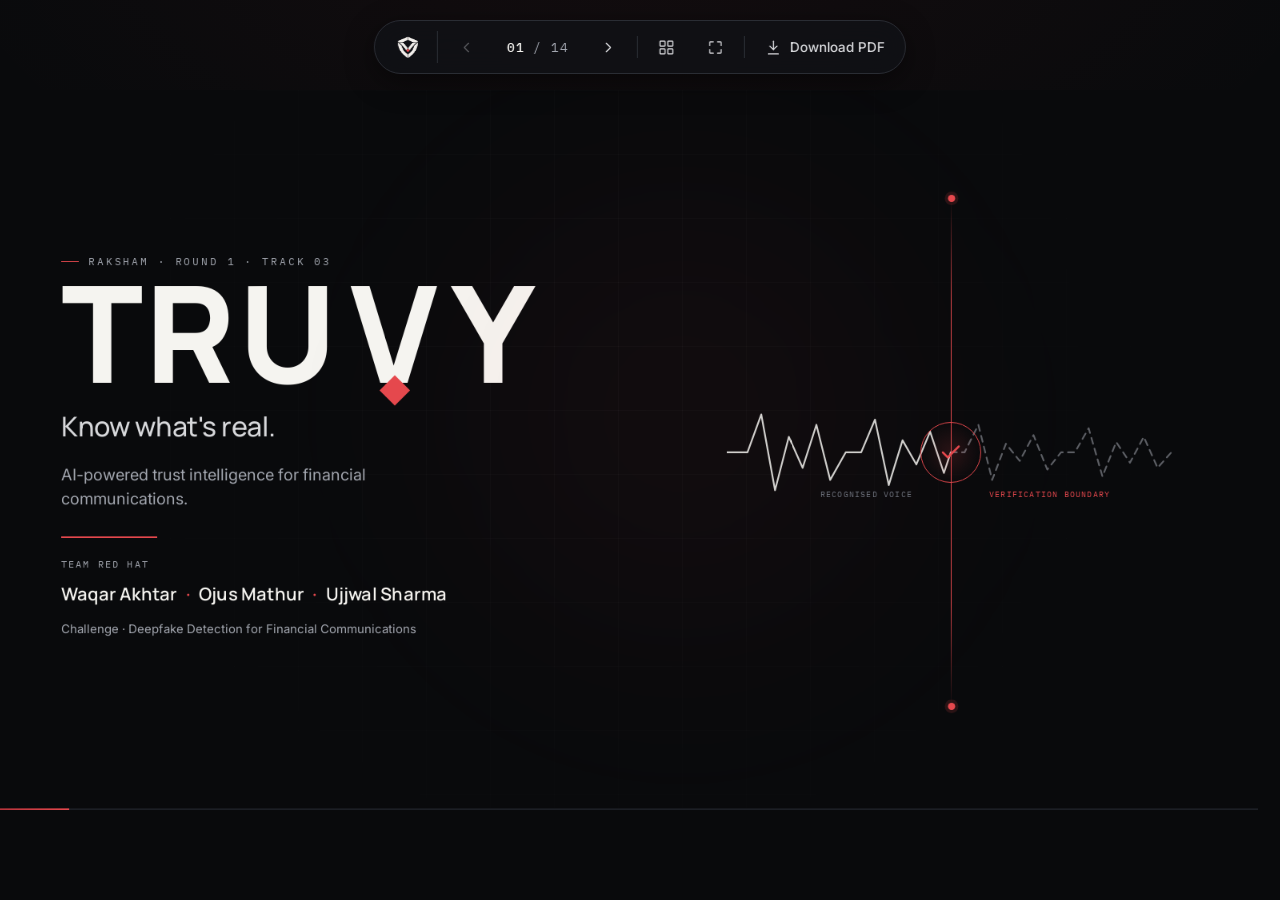
==== commit 33a4acd6: "OBSESSION" ====
--- a/index.html
+++ b/index.html
@@ -88,8 +88,8 @@
               <div class="marker">
                 <svg viewBox="0 0 24 24" fill="none" stroke="currentColor" stroke-width="2" stroke-linecap="round" stroke-linejoin="round"><path d="M20 6L9 17l-5-5"/></svg>
               </div>
-              <span class="cap">Verification boundary</span>
-              <span class="cap cap to left">Recognised voice</span>
+              <span class="cap cap--right">Verification boundary</span>
+              <span class="cap cap--left">Recognised voice</span>
             </div>
           </div>
         </div>
@@ -157,7 +157,7 @@
         <div class="slide-head">
           <div>
             <span class="eyebrow">The Product</span>
-            <h2 class="slide-title slide-title to sm">From Detecting Deception to <span class="accent">Verifying Intent.</span></h2>
+            <h2 class="slide-title slide-title--sm">From Detecting Deception to <span class="accent">Verifying Intent.</span></h2>
           </div>
           <div class="slide-head__meta">03 / 14<br />Three capabilities</div>
         </div>
@@ -203,7 +203,7 @@
         <div class="slide-head">
           <div>
             <span class="eyebrow">The Workflow</span>
-            <h2 class="slide-title slide-title to sm">Every Suspicious Instruction Has a <span class="accent">Verification Path.</span></h2>
+            <h2 class="slide-title slide-title--sm">Every Suspicious Instruction Has a <span class="accent">Verification Path.</span></h2>
           </div>
           <div class="slide-head__meta">04 / 14<br />Proposed flow</div>
         </div>
@@ -244,24 +244,24 @@
 
           <div class="wf-node wf-node to incoming" style="border-color:rgba(229,72,77,0.4);">
             <div class="wf-node__title">Risk assessment</div>
-            <div class="wf-node__sub">Combine signals under explicit rules → a risk band</div>
+            <div class="wf-node__sub">Combine signals under explicit rules · a risk band</div>
           </div>
 
           <div class="wf-arrow-v" aria-hidden="true"><span></span></div>
 
           <div class="wf-outcomes">
-            <article class="outcome outcome to low">
-              <span class="badge badge to low">Low</span>
+            <article class="outcome outcome--low">
+              <span class="badge badge--low">Low</span>
               <h4>Continue</h4>
               <p>Proceed through normal maker-checker controls and log the case.</p>
             </article>
-            <article class="outcome outcome to elevated">
-              <span class="badge badge to elevated">Elevated</span>
+            <article class="outcome outcome--elevated">
+              <span class="badge badge--elevated">Elevated</span>
               <h4>Callback</h4>
               <p>Require an independent callback before payment release.</p>
             </article>
-            <article class="outcome outcome to high">
-              <span class="badge badge to high">High</span>
+            <article class="outcome outcome--high">
+              <span class="badge badge--high">High</span>
               <h4>Hold &amp; review</h4>
               <p>Hold the payment for human review and require dual approval.</p>
             </article>
@@ -284,7 +284,7 @@
         <div class="slide-head">
           <div>
             <span class="eyebrow">Technical Approach</span>
-            <h2 class="slide-title slide-title to sm">Multiple Signals. One <span class="accent">Explainable Risk Assessment.</span></h2>
+            <h2 class="slide-title slide-title--sm">Multiple Signals. One <span class="accent">Explainable Risk Assessment.</span></h2>
           </div>
           <div class="slide-head__meta">05 / 14<br />Proposed architecture</div>
         </div>
@@ -344,7 +344,7 @@
         <div class="slide-head">
           <div>
             <span class="eyebrow">Evidence &amp; Validation</span>
-            <h2 class="slide-title slide-title to sm">Measure the Risk. <span class="accent">Validate the Decisions.</span></h2>
+            <h2 class="slide-title slide-title--sm">Measure the Risk. <span class="accent">Validate the Decisions.</span></h2>
           </div>
           <div class="slide-head__meta">06 / 14<br />Plan, not results</div>
         </div>
@@ -401,7 +401,7 @@
         <div class="slide-head">
           <div>
             <span class="eyebrow">Privacy, Security &amp; Safety</span>
-            <h2 class="slide-title slide-title to sm">Trust Requires <span class="accent">More Than Detection.</span></h2>
+            <h2 class="slide-title slide-title--sm">Trust Requires <span class="accent">More Than Detection.</span></h2>
           </div>
           <div class="slide-head__meta">07 / 14<br />Constraints</div>
         </div>
@@ -464,7 +464,7 @@
         <div class="slide-head">
           <div>
             <span class="eyebrow">Deployment</span>
-            <h2 class="slide-title slide-title to sm">Built to Fit Existing <span class="accent">Financial Workflows.</span></h2>
+            <h2 class="slide-title slide-title--sm">Built to Fit Existing <span class="accent">Financial Workflows.</span></h2>
           </div>
           <div class="slide-head__meta">08 / 14<br />Conceptual integration</div>
         </div>
@@ -518,7 +518,7 @@
         <div class="slide-head">
           <div>
             <span class="eyebrow">The 48-Hour Prototype</span>
-            <h2 class="slide-title slide-title to sm">From Signal to Decision <span class="accent">in 48 Hours.</span></h2>
+            <h2 class="slide-title slide-title--sm">From Signal to Decision <span class="accent">in 48 Hours.</span></h2>
           </div>
           <div class="slide-head__meta">09 / 14<br />Checkpoints</div>
         </div>
@@ -590,7 +590,7 @@
         <div class="slide-head">
           <div>
             <span class="eyebrow">ARCHITECTURE</span>
-            <h2 class="slide-title slide-title to sm">From Financial Communication to <span class="accent">Verifiable Decision.</span></h2>
+            <h2 class="slide-title slide-title--sm">From Financial Communication to <span class="accent">Verifiable Decision.</span></h2>
             <p class="anno">TRUVY combines media forensics, contextual risk analysis, and independent verification into a human-supervised workflow.</p>
           </div>
           <div class="slide-head__meta">11 / 14<br />End-to-end system architecture</div>
@@ -613,7 +613,7 @@
               <div class="node-sm"><span class="nlabel-sm">Secure media processing</span><span class="nsub-sm">Normalization, decode, temp artifacts</span></div>
               <div class="node-sm"><span class="nlabel-sm">Provenance &amp; evidence capture</span><span class="nsub-sm">Hashes, timestamps, C2PA where available</span></div>
             </div>
-            <div class="bound-label">UNTRUSTED INPUT → CONTROLLED PROCESSING</div>
+            <div class="bound-label">UNTRUSTED INPUT · CONTROLLED PROCESSING</div>
             <div class="outbox"><span class="nlabel-sm">Normalized media + metadata + evidence ref</span></div>
           </div>
           <div class="arch-conn" aria-hidden="true"><span class="line"></span><svg viewBox="0 0 10 10" fill="currentColor"><path d="M0 0l10 5-10 5z"/></svg></div>
@@ -662,9 +662,9 @@
           <div class="arch-zone">
             <span class="zone-label">05 | Controlled Response</span>
             <div class="outcomes">
-              <div class="outcome outcome to low"><span class="badge badge to low">Low</span><p>Normal maker-checker • log</p></div>
-              <div class="outcome outcome to elevated"><span class="badge badge to elevated">Elevated</span><p>Independent callback (trusted directory)</p></div>
-              <div class="outcome outcome to high"><span class="badge badge to high">High</span><p>Hold • human review • dual approval</p></div>
+              <div class="outcome outcome--low"><span class="badge badge--low">Low</span><p>Normal maker-checker • log</p></div>
+              <div class="outcome outcome--elevated"><span class="badge badge--elevated">Elevated</span><p>Independent callback (trusted directory)</p></div>
+              <div class="outcome outcome--high"><span class="badge badge--high">High</span><p>Hold • human review • dual approval</p></div>
             </div>
             <p class="arch-note">Risk determines verification requirements  ·  not a verdict of fraud.</p>
           </div>
@@ -686,7 +686,7 @@
         <div class="slide-head">
           <div>
             <span class="eyebrow">ARCHITECTURE</span>
-            <h2 class="slide-title slide-title to sm">Multiple Signals. One <span class="accent">Explainable Risk Assessment.</span></h2>
+            <h2 class="slide-title slide-title--sm">Multiple Signals. One <span class="accent">Explainable Risk Assessment.</span></h2>
             <p class="anno">TRUVY separates media authenticity, contextual warning signs, and institutional policy before recommending an action.</p>
           </div>
           <div class="slide-head__meta">12 / 14<br />Pipeline &amp; decision logic</div>
@@ -700,9 +700,9 @@
         </div>
         <div class="arch-table" style="margin-top:6px;">
           <div class="arch-row head"><div>Risk Band</div><div>Interpretation</div><div>Recommended Action</div><div>Qualification</div></div>
-          <div class="arch-row"><div><span class="badge badge to low">Low</span></div><div><span class="nsub-sm">No escalation threshold met</span></div><div><span class="nsub-sm">Normal maker-checker • log</span></div><div><span class="nsub-sm">Does not guarantee genuine</span></div></div>
-          <div class="arch-row"><div><span class="badge badge to elevated">Elevated</span></div><div><span class="nsub-sm">Indicators justify verification</span></div><div><span class="nsub-sm">Independent callback (trusted directory)</span></div><div><span class="nsub-sm">Request for verification • not fraud</span></div></div>
-          <div class="arch-row"><div><span class="badge badge to high">High</span></div><div><span class="nsub-sm">Policy concern requiring escalation</span></div><div><span class="nsub-sm">Hold • human review • dual approval</span></div><div><span class="nsub-sm">Not automatic fraud finding</span></div></div>
+          <div class="arch-row"><div><span class="badge badge--low">Low</span></div><div><span class="nsub-sm">No escalation threshold met</span></div><div><span class="nsub-sm">Normal maker-checker • log</span></div><div><span class="nsub-sm">Does not guarantee genuine</span></div></div>
+          <div class="arch-row"><div><span class="badge badge--elevated">Elevated</span></div><div><span class="nsub-sm">Indicators justify verification</span></div><div><span class="nsub-sm">Independent callback (trusted directory)</span></div><div><span class="nsub-sm">Request for verification • not fraud</span></div></div>
+          <div class="arch-row"><div><span class="badge badge--high">High</span></div><div><span class="nsub-sm">Policy concern requiring escalation</span></div><div><span class="nsub-sm">Hold • human review • dual approval</span></div><div><span class="nsub-sm">Not automatic fraud finding</span></div></div>
         </div>
         <div class="arch-cols">
           <div class="arch-zone"><span class="zone-label">Evidence package</span><div class="branches" style="grid-template-columns:repeat(3,1fr);"><div class="branch"><span class="branch-title">Signals</span><span class="nsub-sm">Scores, confidence, availability</span></div><div class="branch"><span class="branch-title">Context</span><span class="nsub-sm">Transcript, timing, beneficiary</span></div><div class="branch"><span class="branch-title">Audit</span><span class="nsub-sm">Hashes, versions, rationale</span></div></div></div>
@@ -719,7 +719,7 @@
         <div class="slide-head">
           <div>
             <span class="eyebrow">ARCHITECTURE</span>
-            <h2 class="slide-title slide-title to sm">Trust Must Be <span class="accent">Engineered, Not Assumed.</span></h2>
+            <h2 class="slide-title slide-title--sm">Trust Must Be <span class="accent">Engineered, Not Assumed.</span></h2>
             <p class="anno">TRUVY limits data exposure, resists common tactics, and makes model limitations visible to reviewers.</p>
           </div>
           <div class="slide-head__meta">13 / 14<br />Security • Privacy • Validation</div>
@@ -804,3 +804,5 @@
 
 
 
+
+
--- a/css/slides.css
+++ b/css/slides.css
@@ -75,13 +75,28 @@
 }
 .verify-visual .marker svg { width: 30px; height: 30px; color: var(--crimson); }
 .verify-visual .cap {
-  position: absolute; left: calc(50% + 14px); top: 50%;
+  position: absolute;
+  top: calc(50% + 52px);
   transform: translateY(-50%);
-  font-family: var(--font-mono); font-size: 12px; letter-spacing: 0.14em;
-  color: var(--crimson); text-transform: uppercase; white-space: nowrap;
-}
-.verify-visual .cap--left { left: auto; right: calc(50% + 14px); text-align: right; color: var(--muted-2); }
-
+  font-family: var(--font-mono);
+  font-size: 10px;
+  letter-spacing: 0.12em;
+  line-height: 1.5;
+  color: var(--crimson);
+  text-transform: uppercase;
+  white-space: nowrap;
+}
+
+.verify-visual .cap--right {
+  left: calc(50% + 48px);
+  text-align: left;
+}
+
+.verify-visual .cap--left {
+  right: calc(50% + 48px);
+  text-align: right;
+  color: var(--muted-2);
+}
 /* ============================================================
    SLIDE 02 · PROBLEM
    ============================================================ */
@@ -352,17 +367,19 @@
 .s-close__brandmeta { text-align: right; font-family: var(--font-mono); font-size: 12.5px; letter-spacing: 0.14em; text-transform: uppercase; color: var(--muted); line-height: 1.9; }
 .s-close__brandmeta .tag { color: var(--white-dim); font-family: var(--font-display); font-size: 16px; letter-spacing: 0; text-transform: none; }
 /* ARCHITECTURE SLIDES */
-.arch-stage { display: grid; grid-template-columns: 1fr 10px 1fr 10px 2.2fr; gap: 4px; margin-top: 6px; align-items: stretch; }
-.arch-lower { display: grid; grid-template-columns: 1.4fr 10px 1.4fr 10px 1.4fr 10px 1.6fr; gap: 4px; margin-top: 6px; align-items: stretch; }
-.arch-zone { border: 1px solid var(--border); border-radius: var(--radius-m); background: var(--charcoal); padding: 6px 8px; display: flex; flex-direction: column; gap: 4px; position: relative; }
+.arch-stage { display: grid; grid-template-columns: 1.1fr 8px 1.1fr 8px 2.6fr; gap: 4px; margin-top: 4px; align-items: stretch; }
+.arch-lower { display: grid; grid-template-columns: 1.5fr 8px 1.5fr 8px 1.6fr 8px 1.6fr; gap: 4px; margin-top: 4px; align-items: stretch; }
+.arch-zone { border: 1px solid var(--border); border-radius: var(--radius-m); background: var(--charcoal); padding: 5px 6px; display: flex; flex-direction: column; gap: 4px; position: relative; min-width: 0; }
 .arch-wide { grid-column: span 3; }
-.zone-label { font-family: var(--font-mono); font-size: 10.5px; letter-spacing: 0.12em; text-transform: uppercase; color: var(--crimson); }
-.zone-blocks { display: grid; gap: 5px; }
-.zone-cols { display: grid; grid-template-columns: repeat(3,1fr); gap: 5px; }
-.branches { display: grid; grid-template-columns: repeat(4,1fr); gap: 4px; }
+.zone-label { font-family: var(--font-mono); font-size: 10px; letter-spacing: 0.12em; text-transform: uppercase; color: var(--crimson); }
+.zone-blocks { display: grid; gap: 4px; }
+.zone-cols { display: grid; grid-template-columns: repeat(3,1fr); gap: 4px; min-width: 0; }
+.branches { display: grid; grid-template-columns: repeat(4,1fr); gap: 4px; min-width: 0; }
 .branch { border: 1px solid var(--border-soft); border-radius: var(--radius-s); padding: 3px 4px; display: flex; flex-direction: column; gap: 2px; }
 .branch-title { font-family: var(--font-mono); font-size: 9.5px; letter-spacing: 0.1em; text-transform: uppercase; color: var(--muted); }
-.node, .node-sm, .node-tiny { border: 1px solid var(--border); border-radius: var(--radius-s); background: var(--charcoal-2); padding: 4px 5px; }
+.node { border: 1px solid var(--border-soft); border-radius: var(--radius-s); padding: 4px 5px; background: linear-gradient(180deg, rgba(255,255,255,0.02), rgba(255,255,255,0.01)); display: flex; flex-direction: column; gap: 2px; min-width: 0; }
+.node-sm { border: 1px solid var(--border-soft); border-radius: var(--radius-s); padding: 3px 4px; background: linear-gradient(180deg, rgba(255,255,255,0.02), rgba(255,255,255,0.01)); display: flex; flex-direction: column; gap: 2px; min-width: 0; }
+.node-tiny { border: 1px solid var(--border-soft); border-radius: var(--radius-xs); padding: 2px 3px; font-size: 11.5px; line-height: 1.25; display: flex; flex-direction: column; gap: 1px; min-width: 0; word-wrap: break-word; }
 .nlabel { font-size: 11.5px; font-weight: 600; color: var(--white-dim); }
 .nsub { font-size: 9.5px; color: var(--muted); }
 .nlabel-sm { font-size: 10.5px; font-weight: 600; color: var(--white-dim); }
@@ -394,3 +411,4 @@
 .dot.red { background: var(--crimson); }
 .dot.green { background: var(--green); }
 
+
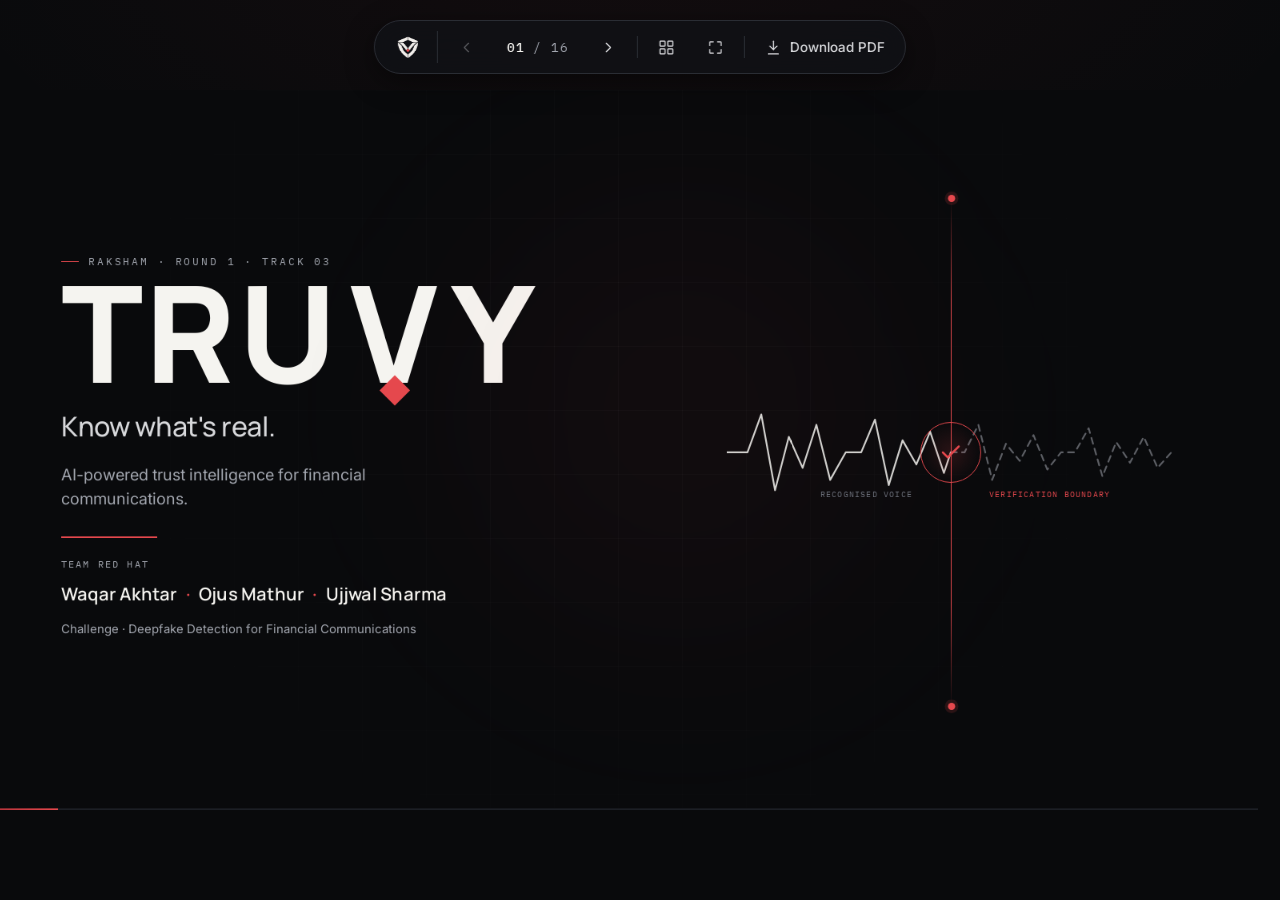
==== commit 85dd0455: "TERRIBLE TIME TO MEET ME" ====
--- a/index.html
+++ b/index.html
@@ -29,7 +29,7 @@
       <svg viewBox="0 0 24 24" fill="none" stroke="currentColor" stroke-width="1.6" stroke-linecap="round" stroke-linejoin="round"><path d="M15 18l-6-6 6-6"/></svg>
     </button>
 
-    <span class="toolbar__counter" id="counter" aria-live="polite"><b>01</b> / 14</span>
+    <span class="toolbar__counter" id="counter" aria-live="polite"><b>01</b> / 16</span>
 
     <button class="tbtn" id="btnNext" aria-label="Next slide" title="Next (→)">
       <svg viewBox="0 0 24 24" fill="none" stroke="currentColor" stroke-width="1.6" stroke-linecap="round" stroke-linejoin="round"><path d="M9 18l6-6-6-6"/></svg>
@@ -584,103 +584,269 @@
             </div>
           </div>
         </div>
-      </section><! to  ============ SLIDE 11 · ARCHITECTURE END-TO-END ============  to >
-      <section class="slide" id="slide-11" data-title="From Financial Communication to Verifiable Decision" data-section="ARCHITECTURE" aria-label="Architecture: end-to-end system">
-        <div class="slide__grid-bg" aria-hidden="true"></div>
-        <div class="slide-head">
-          <div>
-            <span class="eyebrow">ARCHITECTURE</span>
-            <h2 class="slide-title slide-title--sm">From Financial Communication to <span class="accent">Verifiable Decision.</span></h2>
-            <p class="anno">TRUVY combines media forensics, contextual risk analysis, and independent verification into a human-supervised workflow.</p>
-          </div>
-          <div class="slide-head__meta">11 / 14<br />End-to-end system architecture</div>
-        </div>
-
-        <div class="arch-stage">
-          <div class="arch-zone">
-            <span class="zone-label">01 | Incoming Communication</span>
-            <div class="zone-blocks">
-              <div class="node"><span class="nlabel">Audio message</span><span class="nsub">Voice note / recording</span></div>
-              <div class="node"><span class="nlabel">Video message</span><span class="nsub">Video or extract</span></div>
-              <div class="node"><span class="nlabel">Metadata &amp; transaction context</span><span class="nsub">Sender, channel, timing, amount, beneficiary</span></div>
-            </div>
-          </div>
-          <div class="arch-conn" aria-hidden="true"><span class="line"></span><svg viewBox="0 0 10 10" fill="currentColor"><path d="M0 0l10 5-10 5z"/></svg></div>
-          <div class="arch-zone">
-            <span class="zone-label">02 | Secure Ingestion</span>
-            <div class="zone-cols">
-              <div class="node-sm"><span class="nlabel-sm">Input validation</span><span class="nsub-sm">Format, size, rate limiting</span></div>
-              <div class="node-sm"><span class="nlabel-sm">Secure media processing</span><span class="nsub-sm">Normalization, decode, temp artifacts</span></div>
-              <div class="node-sm"><span class="nlabel-sm">Provenance &amp; evidence capture</span><span class="nsub-sm">Hashes, timestamps, C2PA where available</span></div>
-            </div>
-            <div class="bound-label">UNTRUSTED INPUT · CONTROLLED PROCESSING</div>
-            <div class="outbox"><span class="nlabel-sm">Normalized media + metadata + evidence ref</span></div>
-          </div>
-          <div class="arch-conn" aria-hidden="true"><span class="line"></span><svg viewBox="0 0 10 10" fill="currentColor"><path d="M0 0l10 5-10 5z"/></svg></div>
-          <div class="arch-zone arch-wide">
-            <span class="zone-label">03 | Parallel Signal Extraction</span>
-            <div class="branches">
-              <div class="branch">
-                <span class="branch-title">Audio forensics</span>
-                <div class="node-tiny"><span>Audio authenticity model</span></div>
-                <div class="node-tiny"><span>Quality &amp; manipulation indicators</span></div>
-                <span class="res">Audio evidence + confidence</span>
-              </div>
-              <div class="branch">
-                <span class="branch-title">Video forensics</span>
-                <div class="node-tiny"><span>Frame sampling &amp; aggregation</span></div>
-                <div class="node-tiny"><span>Video authenticity signals</span></div>
-                <span class="res">Video evidence + confidence</span>
-              </div>
-              <div class="branch">
-                <span class="branch-title">Language &amp; speech</span>
-                <div class="node-tiny"><span>Lang ID • STT • confidence</span></div>
-                <div class="node-tiny"><span>Structured pressure cues</span></div>
-                <span class="res">Language/context signals</span>
-              </div>
-              <div class="branch">
-                <span class="branch-title">Provenance &amp; payment context</span>
-                <div class="node-tiny"><span>C2PA / provenance</span></div>
-                <div class="node-tiny"><span>Beneficiary, timing, amount, policy</span></div>
-                <span class="res">Context + provenance evidence</span>
-              </div>
-            </div>
-          </div>
-        </div>
-
-        <div class="arch-lower">
-          <div class="arch-zone">
-            <span class="zone-label">04 | Evidence Fusion &amp; Policy Engine</span>
-            <div class="engine">
-              <div class="eng-block"><span>Signal availability &amp; quality gate</span></div>
-              <div class="eng-block"><span>Evidence fusion (authenticity • context • provenance)</span></div>
-              <div class="eng-block"><span>Policy rules • explainable rationale</span></div>
-              <div class="eng-block eng-core"><span>Risk classification • Structured Risk Assessment</span></div>
-            </div>
-          </div>
-          <div class="arch-conn arch-conn-v" aria-hidden="true"><span class="line-v"></span><svg viewBox="0 0 10 10" fill="currentColor"><path d="M5 0l5 10H0z"/></svg></div>
-          <div class="arch-zone">
-            <span class="zone-label">05 | Controlled Response</span>
-            <div class="outcomes">
-              <div class="outcome outcome--low"><span class="badge badge--low">Low</span><p>Normal maker-checker • log</p></div>
-              <div class="outcome outcome--elevated"><span class="badge badge--elevated">Elevated</span><p>Independent callback (trusted directory)</p></div>
-              <div class="outcome outcome--high"><span class="badge badge--high">High</span><p>Hold • human review • dual approval</p></div>
-            </div>
-            <p class="arch-note">Risk determines verification requirements  ·  not a verdict of fraud.</p>
-          </div>
-          <div class="arch-conn arch-conn-v" aria-hidden="true"><span class="line-v"></span><svg viewBox="0 0 10 10" fill="currentColor"><path d="M5 0l5 10H0z"/></svg></div>
-          <div class="arch-zone">
-            <span class="zone-label">06 | Human-led Financial Workflow</span>
-            <div class="wf-row">
-              <div class="node-sm"><span class="nlabel-sm">Authorized reviewer / analyst console</span><span class="nsub-sm">Inspect signals, rationale, evidence</span></div>
-              <div class="node-sm"><span class="nlabel-sm">Independent identity verification</span><span class="nsub-sm">Via trusted contact details only</span></div>
-              <div class="node-sm"><span class="nlabel-sm">Maker-checker • payment workflow</span><span class="nsub-sm">Institutional controls retained</span></div>
-            </div>
-            <div class="audit"><span class="label">Tamper-evident audit trail</span><span class="nsub-sm">Case IDs, hashes, timestamps, versions, decisions</span></div>
-          </div>
-        </div>
-        <div class="footline"><span><b>TRUVY</b> · Know what's real. · ARCHITECTURE</span><span>11 / 14</span></div>
-      </section><! to  ============ SLIDE 12 · ARCHITECTURE PIPELINE & DECISION LOGIC ============  to >
+      </section>
+      <!-- ============ SLIDE 11 · ARCHITECTURE END-TO-END ============ -->
+<section
+  class="slide"
+  id="slide-11"
+  data-title="From Financial Communication to Verifiable Decision"
+  data-section="ARCHITECTURE"
+  aria-label="Architecture: end-to-end system"
+>
+  <div class="slide__grid-bg" aria-hidden="true"></div>
+
+  <div class="slide-head">
+    <div>
+      <span class="eyebrow">ARCHITECTURE</span>
+
+      <h2 class="slide-title slide-title--sm">
+        From Financial Communication to
+        <span class="accent">Verifiable Decision.</span>
+      </h2>
+
+      <p class="anno">
+        TRUVY combines media forensics, contextual risk analysis, and
+        independent verification into a human-supervised workflow.
+      </p>
+    </div>
+
+    <div class="slide-head__meta">
+      11 / 14<br />
+      End-to-end system architecture
+    </div>
+  </div>
+
+  <!-- TWO-COLUMN ARCHITECTURE -->
+  <div class="arch-layout">
+
+    <!-- LEFT COLUMN: INPUT AND SIGNAL EXTRACTION -->
+    <div class="arch-column arch-column--left">
+
+      <!-- 01: INCOMING COMMUNICATION -->
+      <div class="arch-zone">
+        <span class="zone-label">01 | Incoming Communication</span>
+
+        <div class="zone-blocks">
+          <div class="node">
+            <span class="nlabel">Audio message</span>
+            <span class="nsub">Voice note or recording</span>
+          </div>
+
+          <div class="node">
+            <span class="nlabel">Video message</span>
+            <span class="nsub">Video recording or extract</span>
+          </div>
+
+          <div class="node">
+            <span class="nlabel">Metadata and transaction context</span>
+            <span class="nsub">
+              Sender, channel, timing, amount, beneficiary
+            </span>
+          </div>
+        </div>
+      </div>
+
+      <!-- 02: SECURE INGESTION -->
+      <div class="arch-zone">
+        <span class="zone-label">02 | Secure Ingestion</span>
+
+        <div class="zone-cols">
+          <div class="node-sm">
+            <span class="nlabel-sm">Input validation</span>
+            <span class="nsub-sm">Format, size, rate limiting</span>
+          </div>
+
+          <div class="node-sm">
+            <span class="nlabel-sm">Secure media processing</span>
+            <span class="nsub-sm">
+              Normalization, decoding, temporary artifacts
+            </span>
+          </div>
+
+          <div class="node-sm">
+            <span class="nlabel-sm">Provenance and evidence</span>
+            <span class="nsub-sm">
+              Hashes, timestamps, C2PA where available
+            </span>
+          </div>
+        </div>
+
+        <div class="bound-label">
+          UNTRUSTED INPUT · CONTROLLED PROCESSING
+        </div>
+
+        <div class="outbox">
+          <span class="nlabel-sm">
+            Normalized media + metadata + evidence reference
+          </span>
+        </div>
+      </div>
+
+      <!-- 03: PARALLEL SIGNAL EXTRACTION -->
+      <div class="arch-zone arch-wide">
+        <span class="zone-label">03 | Parallel Signal Extraction</span>
+
+        <div class="branches">
+
+          <div class="branch">
+            <span class="branch-title">Audio Forensics</span>
+
+            <div class="node-tiny">
+              <span>Audio authenticity model</span>
+            </div>
+
+            <div class="node-tiny">
+              <span>Quality and manipulation indicators</span>
+            </div>
+
+            <span class="res">Audio evidence + confidence</span>
+          </div>
+
+          <div class="branch">
+            <span class="branch-title">Video Forensics</span>
+
+            <div class="node-tiny">
+              <span>Frame sampling and aggregation</span>
+            </div>
+
+            <div class="node-tiny">
+              <span>Video authenticity signals</span>
+            </div>
+
+            <span class="res">Video evidence + confidence</span>
+          </div>
+
+          <div class="branch">
+            <span class="branch-title">Language and Speech</span>
+
+            <div class="node-tiny">
+              <span>Language ID, STT, confidence</span>
+            </div>
+
+            <div class="node-tiny">
+              <span>Structured pressure cues</span>
+            </div>
+
+            <span class="res">Language and context signals</span>
+          </div>
+
+          <div class="branch">
+            <span class="branch-title">Provenance and Payment</span>
+
+            <div class="node-tiny">
+              <span>C2PA and provenance</span>
+            </div>
+
+            <div class="node-tiny">
+              <span>Beneficiary, timing, amount, policy</span>
+            </div>
+
+            <span class="res">Context and provenance evidence</span>
+          </div>
+
+        </div>
+      </div>
+
+    </div>
+
+    <!-- CENTRAL DIVIDER -->
+    <div class="arch-divider" aria-hidden="true"></div>
+
+    <!-- RIGHT COLUMN: DECISION AND RESPONSE -->
+    <div class="arch-column arch-column--right">
+
+      <!-- 04: EVIDENCE FUSION -->
+      <div class="arch-zone">
+        <span class="zone-label">04 | Evidence Fusion and Policy Engine</span>
+
+        <div class="engine">
+          <div class="eng-block">
+            <span>Signal availability and quality gate</span>
+          </div>
+
+          <div class="eng-block">
+            <span>Evidence fusion: authenticity, context, provenance</span>
+          </div>
+
+          <div class="eng-block">
+            <span>Policy rules and explainable rationale</span>
+          </div>
+
+          <div class="eng-block eng-core">
+            <span>Risk classification and structured assessment</span>
+          </div>
+        </div>
+      </div>
+
+      <!-- 05: CONTROLLED RESPONSE -->
+      <div class="arch-zone">
+        <span class="zone-label">05 | Controlled Response</span>
+
+        <div class="outcomes">
+
+          <div class="outcome outcome--low">
+            <span class="badge badge--low">Low</span>
+            <p>Normal maker-checker controls and audit logging</p>
+          </div>
+
+          <div class="outcome outcome--elevated">
+            <span class="badge badge--elevated">Elevated</span>
+            <p>Independent callback through a trusted directory</p>
+          </div>
+
+          <div class="outcome outcome--high">
+            <span class="badge badge--high">High</span>
+            <p>Hold for human review and required approval</p>
+          </div>
+
+        </div>
+
+        <p class="arch-note">
+          Risk determines verification requirements, not a verdict of fraud.
+        </p>
+      </div>
+
+      <!-- 06: HUMAN-LED FINANCIAL WORKFLOW -->
+      <div class="arch-zone">
+        <span class="zone-label">06 | Human-Led Financial Workflow</span>
+
+        <div class="wf-row">
+
+          <div class="node-sm">
+            <span class="nlabel-sm">Authorized reviewer</span>
+            <span class="nsub-sm">Inspect signals, rationale, and evidence</span>
+          </div>
+
+          <div class="node-sm">
+            <span class="nlabel-sm">Independent verification</span>
+            <span class="nsub-sm">Use trusted institutional contact details</span>
+          </div>
+
+          <div class="node-sm">
+            <span class="nlabel-sm">Maker-checker workflow</span>
+            <span class="nsub-sm">Institutional approval controls retained</span>
+          </div>
+
+        </div>
+
+        <div class="audit">
+          <span class="label">Audit Trail</span>
+          <span class="nsub-sm">
+            Case IDs, hashes, timestamps, versions, recorded decisions
+          </span>
+        </div>
+      </div>
+
+    </div>
+
+  </div>
+
+  <div class="footline">
+    <span><b>TRUVY</b> · Know what's real. · ARCHITECTURE</span>
+    <span>11 / 14</span>
+  </div>
+</section>
+      <! to  ============ SLIDE 12 · ARCHITECTURE PIPELINE & DECISION LOGIC ============  to >
       <section class="slide" id="slide-12" data-title="Multiple Signals. One Explainable Risk Assessment." data-section="ARCHITECTURE" aria-label="Architecture: pipeline and decision logic">
         <div class="slide__grid-bg" aria-hidden="true"></div>
         <div class="slide-head">
@@ -728,7 +894,7 @@
           <div class="arch-zone"><span class="zone-label">Security &amp; privacy layers</span><div class="wf-row"><div class="node-sm"><span class="nlabel-sm">Auth • RBAC • least privilege</span></div><div class="node-sm"><span class="nlabel-sm">Encryption in transit/at rest</span></div><div class="node-sm"><span class="nlabel-sm">Tamper-evident audit</span></div><div class="node-sm"><span class="nlabel-sm">Minimized retention</span></div><div class="node-sm"><span class="nlabel-sm">Versioned policies/models</span></div></div><p class="arch-note">No voiceprint database. Hashes, not full raw exports by default.</p></div>
           <div class="arch-zone"><span class="zone-label">Validation (planned)</span><div class="wf-row"><div class="node-sm"><span class="nlabel-sm">English/Hindi/Tamil</span></div><div class="node-sm"><span class="nlabel-sm">Clean vs compressed</span></div><div class="node-sm"><span class="nlabel-sm">EER/FPR per condition</span></div><div class="node-sm"><span class="nlabel-sm">Latency/failure rates</span></div></div><span class="res">PLANNED VALIDATION  ·  RESULTS PENDING</span></div>
         </div>
-        <div class="arch-table" style="margin-top:4px;">
+        <div class="arch-table" style="margin-top:10px;">
           <div class="arch-row head"><div>Threat</div><div>Potential failure</div><div>Mitigation</div><div>Residual</div></div>
           <div class="arch-row"><div><span class="nsub-sm">Synthetic media</span></div><div><span class="nsub-sm">Evasion / subtle edits</span></div><div><span class="nsub-sm">Multi-signal + independent verification + human review</span></div><div><span class="nsub-sm">Probabilistic; cannot guarantee detection</span></div></div>
           <div class="arch-row"><div><span class="nsub-sm">Low-quality/compressed</span></div><div><span class="nsub-sm">Unreliable scores</span></div><div><span class="nsub-sm">Quality gate marks signals unavailable/low conf</span></div><div><span class="nsub-sm">May remain inconclusive</span></div></div>
@@ -750,59 +916,502 @@
           <div class="footline" style="position:absolute; left:104px; right:104px; bottom:76px;"><span><b>TRUVY</b> · Know what's real.</span><span>14 / 14</span></div>
         </div>
       </section>
-      
-
-  <div class="progress screen-only" aria-hidden="true"><div class="progress__bar" id="progressBar"></div></div>
+<!-- ============ SLIDE 15 · APPENDIX A · DISCLOSURES ============ -->
+<section
+  class="slide s-app"
+  id="slide-15"
+  data-title="Appendix: AI, Model, Dataset and Asset Disclosures"
+  data-section="APPENDIX A"
+  aria-label="Appendix A: AI, model, dataset and third-party asset disclosures"
+>
+  <div class="slide__grid-bg" aria-hidden="true"></div>
+
+  <div class="slide-head">
+    <div>
+      <span class="eyebrow">Appendix A · Disclosures</span>
+      <h2 class="slide-title slide-title--sm">
+        AI, Model, Dataset and <span class="accent">Asset Disclosures.</span>
+      </h2>
+      <p class="anno">
+        Supplementary disclosures covering AI assistance, technical components,
+        datasets, and third-party assets.
+      </p>
+    </div>
+
+    <div class="slide-head__meta">
+      Appendix A<br />
+      Disclosures
+    </div>
+  </div>
+
+  <div class="appx-flag">
+    SUPPLEMENTARY DISCLOSURE · SEPARATE FROM THE 10-SLIDE PITCH AND 3-SLIDE ARCHITECTURE
+  </div>
+
+  <div class="appx-grid2 appx-sec appx-sec--first">
+    <div>
+      <div class="appx-sec__label">A · AI-assisted content</div>
+
+      <table class="appx appx--xs">
+        <thead>
+          <tr>
+            <th>Material</th>
+            <th>Disclosure</th>
+          </tr>
+        </thead>
+        <tbody>
+          <tr>
+            <td>Deck wording, structure and code</td>
+            <td>
+              AI-assisted drafting and development using the tools identified
+              by the team. Final wording and code should be reviewed by the team.
+            </td>
+          </tr>
+          <tr>
+            <td>Architecture structure and diagrams</td>
+            <td>
+              AI-assisted planning and HTML/CSS implementation. Diagrams are
+              rendered using the presentation's HTML and CSS.
+            </td>
+          </tr>
+          <tr>
+            <td>Branding and visual identity</td>
+            <td>
+              Team-led product identity and design decisions. Confirm any
+              AI-assisted or externally sourced elements before submission.
+            </td>
+          </tr>
+        </tbody>
+      </table>
+
+      <p class="appx-note">
+        <strong>Technical disclosure:</strong>
+        No measured detection performance is claimed. The proposed runtime
+        design does not delegate payment decisions to a language model.
+        Any planned language-model component is limited to producing
+        structured pressure-cue indicators for downstream assessment.
+      </p>
+
+      <div class="appx-sec__label" style="margin-top:var(--s5);">
+        D · Third-party assets and licences
+      </div>
+
+      <table class="appx appx--xs">
+        <thead>
+          <tr>
+            <th>Asset</th>
+            <th>Source</th>
+            <th>Licence / status</th>
+          </tr>
+        </thead>
+        <tbody>
+          <tr>
+            <td>Manrope, Inter, IBM Plex Mono</td>
+            <td>Google Fonts or original font repositories</td>
+            <td>Verify each font's applicable licence.</td>
+          </tr>
+          <tr>
+            <td>Icons and diagrams</td>
+            <td>Inline SVG in the presentation</td>
+            <td>Team-authored assets, subject to verification.</td>
+          </tr>
+          <tr>
+            <td>TRUVY logo</td>
+            <td>Team-supplied asset</td>
+            <td>Confirm ownership and asset provenance.</td>
+          </tr>
+          <tr>
+            <td>C2PA-compatible tooling</td>
+            <td>Candidate tooling</td>
+            <td>Exact tool and licence require confirmation.</td>
+          </tr>
+          <tr>
+            <td>Reveal.js</td>
+            <td>Legacy dependency, if retained</td>
+            <td>Confirm whether it is included or used in this build.</td>
+          </tr>
+        </tbody>
+      </table>
+
+      <p class="appx-note">
+        Third-party sources and licences must be verified against the actual
+        assets and dependencies included in the final submission.
+      </p>
+    </div>
+
+    <div>
+      <div class="appx-sec__label">B · Models and components</div>
+
+      <table class="appx appx--xs">
+        <thead>
+          <tr>
+            <th>Component</th>
+            <th>Model / approach</th>
+            <th>Status</th>
+          </tr>
+        </thead>
+        <tbody>
+          <tr>
+            <td>Media detection and signal extraction</td>
+            <td>Audio, video, speech-to-text and language identification</td>
+            <td>
+              <span class="st st--eval">Under evaluation</span>
+            </td>
+          </tr>
+          <tr>
+            <td>Pressure-cue extraction</td>
+            <td>Structured rules or templates; optional model-assisted flags</td>
+            <td>
+              <span class="st st--planned">Planned</span>
+            </td>
+          </tr>
+          <tr>
+            <td>Media provenance</td>
+            <td>C2PA-compatible verification, where available</td>
+            <td>
+              <span class="st st--eval">Under evaluation</span>
+            </td>
+          </tr>
+          <tr>
+            <td>Risk and policy engine</td>
+            <td>Deterministic rules over available signals</td>
+            <td>
+              <span class="st st--planned">Planned</span>
+            </td>
+          </tr>
+          <tr>
+            <td>Evidence and audit record</td>
+            <td>Evidence hashing and tamper-evident logging</td>
+            <td>
+              <span class="st st--planned">Planned</span>
+            </td>
+          </tr>
+        </tbody>
+      </table>
+
+      <p class="appx-note">
+        <strong>No detection model is finally selected.</strong>
+        Model selection depends on licence review, suitability, language
+        coverage, and the organisers' applicable rules.
+      </p>
+
+      <div class="appx-sec__label" style="margin-top:var(--s5);">
+        C · Dataset candidates
+        <span class="lbl">Not evidence of dataset usage</span>
+      </div>
+
+      <ul class="appx-list appx-list--cols">
+        <li>
+          <strong>SEA-Spoof</strong>
+          <span>Candidate reference; source and licence to verify.</span>
+        </li>
+        <li>
+          <strong>HAV-DF</strong>
+          <span>Candidate reference; source and licence to verify.</span>
+        </li>
+        <li>
+          <strong>IndieFake</strong>
+          <span>Candidate reference; source and licence to verify.</span>
+        </li>
+        <li>
+          <strong>IndicSynth</strong>
+          <span>Candidate reference; availability and terms to verify.</span>
+        </li>
+        <li>
+          <strong>SafeEar</strong>
+          <span>Reference only; dataset access and licence to verify.</span>
+        </li>
+        <li>
+          <strong>Synthetic scenarios</strong>
+          <span>Team-created scenarios, subject to review.</span>
+        </li>
+      </ul>
+
+      <p class="appx-note">
+        <strong>Dataset usage status:</strong>
+        No dataset has been used in the prototype as of submission,
+        if confirmed by the team. Candidate resources remain subject to
+        access, licensing, and suitability review.
+      </p>
+    </div>
+  </div>
+
+  <div class="footline">
+    <span><b>TRUVY</b> · Know what's real. · APPENDIX</span>
+    <span>APP 1 / 2</span>
+  </div>
+</section>
+
+
+<!-- ============ SLIDE 16 · APPENDIX B · STATUS & LIMITATIONS ============ -->
+<section
+  class="slide s-app"
+  id="slide-16"
+  data-title="Appendix: Implementation, Evaluation and Limitations"
+  data-section="APPENDIX B"
+  aria-label="Appendix B: implementation status, evaluation status and key limitations"
+>
+  <div class="slide__grid-bg" aria-hidden="true"></div>
+
+  <div class="slide-head">
+    <div>
+      <span class="eyebrow">Appendix B · Status and Limits</span>
+      <h2 class="slide-title slide-title--sm">
+        Implementation, Evaluation and <span class="accent">Key Limitations.</span>
+      </h2>
+      <p class="anno">
+        What exists today, how it will be measured, and the boundaries the
+        team acknowledges.
+      </p>
+    </div>
+
+    <div class="slide-head__meta">
+      Appendix B<br />
+      Status and limitations
+    </div>
+  </div>
+
+  <div class="appx-grid2 appx-sec appx-sec--first">
+    <div>
+      <div class="appx-sec__label">A · Implementation status</div>
+
+      <div class="appx-legend">
+        <span class="st st--impl">Implemented</span>
+        <span class="st st--eval">Under evaluation</span>
+        <span class="st st--planned">Planned</span>
+      </div>
+
+      <p class="appx-note">
+        <strong>
+          This submission presents the proposed TRUVY design and architecture,
+          not a running financial-security product.
+        </strong>
+        The current deliverables are the presentation and written design.
+        No runtime detection, risk-decision, or callback workflow is included
+        in this PDF.
+      </p>
+
+      <p class="appx-note">
+        The proposed product components are planned unless separately
+        demonstrated and verified by the team. These include media analysis,
+        payment-context assessment, pressure-cue extraction, evidence fusion,
+        risk-band generation, trusted-directory callback verification,
+        and evidence and audit records.
+      </p>
+
+      <div class="appx-sec__label" style="margin-top:var(--s5);">
+        C · Open dependencies
+      </div>
+
+      <ul class="appx-list">
+        <li>
+          Access, suitability, and licence review for candidate datasets
+          and models.
+        </li>
+        <li>
+          Confirmation of the organisers' rules for pretrained weights,
+          third-party code, and external services.
+        </li>
+        <li>
+          Institutional authorisation, security review, and operational
+          controls before any real deployment.
+        </li>
+        <li>
+          Access to an accurate institutional contact directory for
+          independent callback verification.
+        </li>
+      </ul>
+    </div>
+
+    <div>
+      <div class="appx-sec__label">
+        B · Evaluation status
+        <span class="lbl">No measured result is claimed</span>
+      </div>
+
+      <table class="appx appx--xs">
+        <thead>
+          <tr>
+            <th>Dimension</th>
+            <th>Validation method</th>
+            <th>Status</th>
+          </tr>
+        </thead>
+        <tbody>
+          <tr>
+            <td>Language performance</td>
+            <td>
+              Per-language EER on suitable licensed English, Hindi,
+              and Tamil evaluation data, where available
+            </td>
+            <td><span class="st st--pending">Pending</span></td>
+          </tr>
+          <tr>
+            <td>Genuine vs. manipulated</td>
+            <td>
+              Bona fide and spoof comparison; false-positive rate
+            </td>
+            <td><span class="st st--pending">Pending</span></td>
+          </tr>
+          <tr>
+            <td>Clean vs. compressed</td>
+            <td>
+              Evaluate performance across recording and codec conditions
+            </td>
+            <td><span class="st st--pending">Pending</span></td>
+          </tr>
+          <tr>
+            <td>False positives and negatives</td>
+            <td>
+              Confusion analysis at defined decision thresholds
+            </td>
+            <td><span class="st st--pending">Pending</span></td>
+          </tr>
+          <tr>
+            <td>Latency and failures</td>
+            <td>
+              Timed processing, error handling, and fallback behaviour
+            </td>
+            <td><span class="st st--pending">Pending</span></td>
+          </tr>
+          <tr>
+            <td>Policy and escalation correctness</td>
+            <td>
+              Staged scenarios against expected risk bands and
+              verification actions
+            </td>
+            <td><span class="st st--pending">Pending</span></td>
+          </tr>
+        </tbody>
+      </table>
+
+      <p class="appx-note">
+        Metrics remain <code>PENDING</code> until evaluation is completed.
+        No language coverage, detection accuracy, or latency is claimed
+        without supporting evidence.
+      </p>
+
+      <div class="appx-sec__label" style="margin-top:var(--s5);">
+        D · Key limitations
+        <span class="lbl">Boundaries of the proposed system</span>
+      </div>
+
+      <ul class="appx-list appx-list--num appx-list--cols">
+        <li>Detectors can miss unseen or evolving attacks.</li>
+        <li>Noise and compression can reduce detection reliability.</li>
+        <li>Performance may vary by language, accent, and recording conditions.</li>
+        <li>A detector score is not proof of fraud or authenticity.</li>
+        <li>Missing provenance metadata does not establish manipulation.</li>
+        <li>TRUVY does not automatically reject payments.</li>
+      </ul>
+    </div>
+  </div>
+
+  <div class="footline">
+    <span><b>TRUVY</b> · Know what's real. · APPENDIX</span>
+    <span>APP 2 / 2</span>
+  </div>
+</section>
+
+<div class="progress screen-only" aria-hidden="true">
+  <div class="progress__bar" id="progressBar"></div>
 </div>
-
-<! to  ===================== OVERVIEW =====================  to >
-<div class="overview screen-only" id="overview" hidden role="dialog" aria-modal="true" aria-label="Slide overview">
+</div>
+
+<!-- ===================== OVERVIEW ===================== -->
+<div
+  class="overview screen-only"
+  id="overview"
+  hidden
+  role="dialog"
+  aria-modal="true"
+  aria-label="Slide overview"
+>
   <div class="overview__head">
     <span class="overview__title">Slide overview</span>
-    <button class="tbtn" id="btnOverviewClose" aria-label="Close overview">
-      <svg viewBox="0 0 24 24" fill="none" stroke="currentColor" stroke-width="1.6" stroke-linecap="round" stroke-linejoin="round"><path d="M18 6L6 18M6 6l12 12"/></svg>
+
+    <button
+      class="tbtn"
+      id="btnOverviewClose"
+      aria-label="Close overview"
+    >
+      <svg
+        viewBox="0 0 24 24"
+        fill="none"
+        stroke="currentColor"
+        stroke-width="1.6"
+        stroke-linecap="round"
+        stroke-linejoin="round"
+      >
+        <path d="M18 6L6 18M6 6l12 12"/>
+      </svg>
       Close
     </button>
   </div>
+
   <div class="overview__grid" id="overviewGrid"></div>
 </div>
 
-<! to  ===================== PDF EXPORT MODAL =====================  to >
-<div class="modal-layer screen-only" id="pdfModal" hidden role="dialog" aria-modal="true" aria-labelledby="pdfModalTitle">
+<!-- ===================== PDF EXPORT MODAL ===================== -->
+<div
+  class="modal-layer screen-only"
+  id="pdfModal"
+  hidden
+  role="dialog"
+  aria-modal="true"
+  aria-labelledby="pdfModalTitle"
+>
   <div class="modal">
     <span class="modal__kicker">Export · PDF</span>
-    <h2 class="modal__title" id="pdfModalTitle">Save the deck as a 14-page PDF</h2>
-    <p class="modal__text">Your browser's print dialog will open. Choose <strong>Save as PDF</strong>. TRUVY has prepared a print stylesheet so each slide fills exactly one landscape page.</p>
+
+    <h2 class="modal__title" id="pdfModalTitle">
+      Save the submission as a 16-page PDF
+    </h2>
+
+    <p class="modal__text">
+      Your browser's print dialog will open. Choose
+      <strong>Save as PDF</strong>. The print stylesheet is intended to
+      place each slide on one landscape page. The complete export contains
+      the 14 original slides followed by 2 appendix pages.
+    </p>
+
     <ul class="modal__steps">
-      <li><span class="k">01</span><span>Destination: <code>Save as PDF</code></span></li>
-      <li><span class="k">02</span><span>Layout: <code>Landscape</code></span></li>
-      <li><span class="k">03</span><span>Margins: <code>None</code></span></li>
-      <li><span class="k">04</span><span>Background graphics: <code>On</code></span></li>
+      <li>
+        <span class="k">01</span>
+        <span>Destination: <code>Save as PDF</code></span>
+      </li>
+      <li>
+        <span class="k">02</span>
+        <span>Layout: <code>Landscape</code></span>
+      </li>
+      <li>
+        <span class="k">03</span>
+        <span>Margins: <code>None</code></span>
+      </li>
+      <li>
+        <span class="k">04</span>
+        <span>Background graphics: <code>On</code></span>
+      </li>
     </ul>
+
     <div class="modal__actions">
-      <button class="tbtn tbtn to primary" id="btnConfirmPrint">Open print dialog</button>
-      <button class="tbtn tbtn to ghost" id="btnCancelPrint">Cancel</button>
+      <button class="tbtn primary" id="btnConfirmPrint">
+        Open print dialog
+      </button>
+
+      <button class="tbtn ghost" id="btnCancelPrint">
+        Cancel
+      </button>
     </div>
-    <p class="modal__note">Filename suggested: <code>TRUVY-RAKSHAM-Round-1-Submission.pdf</code>. Chrome and Edge preserve vector text and diagrams best.</p>
+
+    <p class="modal__note">
+      Filename suggested:
+      <code>TRUVY-RAKSHAM-Round-1-Submission.pdf</code>.
+      Inspect the exported PDF to confirm that all 16 pages render correctly.
+    </p>
   </div>
 </div>
 
 <script src="js/deck.js"></script>
 </body>
-</html>
-
-
-
-
-
-
-
-
-
-
-
-
-
-
-
-
+</html>
--- a/css/slides.css
+++ b/css/slides.css
@@ -376,15 +376,15 @@
 .zone-cols { display: grid; grid-template-columns: repeat(3,1fr); gap: 4px; min-width: 0; }
 .branches { display: grid; grid-template-columns: repeat(4,1fr); gap: 4px; min-width: 0; }
 .branch { border: 1px solid var(--border-soft); border-radius: var(--radius-s); padding: 3px 4px; display: flex; flex-direction: column; gap: 2px; }
-.branch-title { font-family: var(--font-mono); font-size: 9.5px; letter-spacing: 0.1em; text-transform: uppercase; color: var(--muted); }
+.branch-title { font-family: var(--font-mono); font-size: 9px; letter-spacing: 0.1em; text-transform: uppercase; color: var(--muted); }
 .node { border: 1px solid var(--border-soft); border-radius: var(--radius-s); padding: 4px 5px; background: linear-gradient(180deg, rgba(255,255,255,0.02), rgba(255,255,255,0.01)); display: flex; flex-direction: column; gap: 2px; min-width: 0; }
 .node-sm { border: 1px solid var(--border-soft); border-radius: var(--radius-s); padding: 3px 4px; background: linear-gradient(180deg, rgba(255,255,255,0.02), rgba(255,255,255,0.01)); display: flex; flex-direction: column; gap: 2px; min-width: 0; }
-.node-tiny { border: 1px solid var(--border-soft); border-radius: var(--radius-xs); padding: 2px 3px; font-size: 11.5px; line-height: 1.25; display: flex; flex-direction: column; gap: 1px; min-width: 0; word-wrap: break-word; }
+.node-tiny { border: 1px solid var(--border-soft); border-radius: var(--radius-xs); padding: 2px 3px; font-size: 10px; line-height: 1.45; display: flex; flex-direction: column; gap: 1px; min-width: 0; word-wrap: break-word; }
 .nlabel { font-size: 11.5px; font-weight: 600; color: var(--white-dim); }
 .nsub { font-size: 9.5px; color: var(--muted); }
 .nlabel-sm { font-size: 10.5px; font-weight: 600; color: var(--white-dim); }
 .nsub-sm { font-size: 9px; color: var(--muted); }
-.res { font-family: var(--font-mono); font-size: 9px; color: var(--crimson); letter-spacing: 0.06em; }
+.res { font-family: var(--font-mono); font-size: 8.5px; color: var(--crimson); letter-spacing: 0.06em; }
 .bound-label { font-family: var(--font-mono); font-size: 8.5px; color: var(--muted-2); letter-spacing: 0.12em; }
 .outbox { border: 1px dashed var(--border); border-radius: var(--radius-s); padding: 4px 5px; }
 .arch-conn { display: grid; place-items: center; }
@@ -398,9 +398,9 @@
 .eng-core { border-color: rgba(229,72,77,0.45); background: linear-gradient(180deg, rgba(229,72,77,0.08), rgba(229,72,77,0.01)); color: #fff; }
 .outcomes { display: grid; gap: 4px; }
 .audit { border-top: 1px solid var(--border); padding-top: 4px; margin-top: 4px; }
-.arch-note { font-size: 9px; color: var(--muted-2); margin-top: 4px; }
+.arch-note { font-size: 11px; color: var(--muted-2); margin-top: 4px; }
 .arch-table { display: grid; gap: 2px; margin-top: 4px; }
-.arch-row { display: grid; grid-template-columns: 1.2fr 1fr 1fr 1fr; gap: 2px; font-size: 9px; }
+.arch-row { display: grid; grid-template-columns: 1.2fr 1fr 1fr 1fr; gap: 2px; font-size: 13px; }
 .arch-row.head { font-family: var(--font-mono); font-size: 8.5px; color: var(--muted); letter-spacing: 0.08em; text-transform: uppercase; }
 .arch-row > div { border: 1px solid var(--border); border-radius: var(--radius-s); padding: 2px 3px; color: var(--white-dim); }
 .arch-row.head > div { background: var(--charcoal-2); }
@@ -411,4 +411,1215 @@
 .dot.red { background: var(--crimson); }
 .dot.green { background: var(--green); }
 
-
+/* =========================================================
+   TRUVY | SLIDE 11: END-TO-END SYSTEM ARCHITECTURE
+   Clean two-column layout with a dedicated header region
+   ========================================================= */
+
+/* ---------- SLIDE CONTAINER ---------- */
+
+#slide-11 {
+  position: relative;
+  isolation: isolate;
+  overflow: hidden;
+}
+
+/* ---------- HEADER ---------- */
+
+#slide-11 .slide-head {
+  position: absolute;
+  top: 32px;
+  left: 4.5%;
+  right: 4.5%;
+  z-index: 5;
+
+  display: flex;
+  align-items: flex-start;
+  justify-content: space-between;
+  gap: 24px;
+
+  height: auto;
+  min-height: 0;
+  margin: 0;
+  padding: 0;
+
+  overflow: visible;
+  box-sizing: border-box;
+}
+
+#slide-11 .slide-head > div:first-child {
+  flex: 1 1 auto;
+  width: auto;
+  max-width: 760px;
+  min-width: 0;
+}
+
+#slide-11 .slide-head .eyebrow {
+  display: block;
+  margin: 0 0 12px;
+  line-height: 1.4;
+}
+
+#slide-11 .slide-head .slide-title {
+  display: block;
+  position: static;
+
+  margin: 0 0 10px;
+  padding: 0;
+
+  font-size: clamp(28px, 3vw, 40px);
+  line-height: 1.08;
+
+  height: auto;
+  max-width: 760px;
+
+  overflow: visible;
+  overflow-wrap: normal;
+}
+
+#slide-11 .slide-head .anno {
+  display: block;
+  position: static;
+
+  width: 100%;
+  max-width: 680px;
+  height: auto;
+
+  margin-bottom: 50px;
+  padding: 0;
+
+  font-size: 11px;
+  line-height: 1.6;
+
+  color: var(--muted);
+  opacity: 1;
+  visibility: visible;
+
+  white-space: normal;
+  overflow: visible;
+  overflow-wrap: break-word;
+
+  transform: none;
+}
+
+#slide-11 .slide-head__meta {
+  flex: 0 0 auto;
+  position: static;
+
+  margin: 0;
+  padding: 0;
+
+  text-align: right;
+  line-height: 1.6;
+}
+
+/* ---------- TWO-COLUMN ARCHITECTURE ---------- */
+
+#slide-11 .arch-layout {
+  position: absolute;
+
+  /*
+    Header starts at 32px.
+    Diagram starts at 180px.
+    This reserves a dedicated gap beneath the subtitle.
+  */
+
+  top: 190px;
+  left: 4.5%;
+  right: 4.5%;
+  bottom: 45px;
+
+  display: grid;
+  grid-template-columns: minmax(0, 1fr) minmax(0, 1fr);
+  column-gap: 28px;
+  align-items: start;
+
+  min-width: 0;
+  min-height: 0;
+
+  margin: 0;
+  padding: 0;
+
+  box-sizing: border-box;
+}
+
+/* ---------- COLUMNS ---------- */
+
+#slide-11 .arch-column {
+  position: relative;
+  z-index: 1;
+
+  display: flex;
+  flex-direction: column;
+  align-items: stretch;
+  gap: 10px;
+
+  min-width: 0;
+  min-height: 0;
+
+  margin: 0;
+  padding: 0;
+
+  box-sizing: border-box;
+}
+
+#slide-11 .arch-column > .arch-zone {
+  position: relative;
+
+  display: flex;
+  flex: 0 0 auto;
+  flex-direction: column;
+  gap: 6px;
+
+  width: 100%;
+  min-width: 0;
+
+  margin: 0;
+  padding: 8px;
+
+  box-sizing: border-box;
+}
+
+/* ---------- CENTER DIVIDER ---------- */
+
+#slide-11 .arch-divider {
+  position: absolute;
+  z-index: 0;
+
+  top: 6px;
+  bottom: 6px;
+  left: 50%;
+
+  width: 1px;
+
+  background: linear-gradient(
+    to bottom,
+    transparent,
+    rgba(245, 244, 240, 0.13) 12%,
+    rgba(245, 244, 240, 0.13) 88%,
+    transparent
+  );
+
+  pointer-events: none;
+}
+
+/* ---------- ZONE LABELS ---------- */
+
+#slide-11 .zone-label {
+  display: block;
+
+  margin: 0;
+  padding: 0;
+
+  font-family: var(--font-mono);
+  font-size: 10px;
+  line-height: 1.5;
+  letter-spacing: 0.1em;
+  text-transform: uppercase;
+
+  color: var(--crimson);
+
+  overflow-wrap: anywhere;
+}
+
+/* ---------- ZONE 01: INCOMING COMMUNICATION ---------- */
+
+#slide-11 .zone-blocks {
+  display: grid;
+  grid-template-columns: minmax(0, 1fr);
+  gap: 5px;
+
+  min-width: 0;
+}
+
+#slide-11 .node {
+  display: flex;
+  flex-direction: column;
+  gap: 3px;
+
+  min-width: 0;
+  margin: 0;
+  padding: 5px 6px;
+
+  border: 1px solid var(--border-soft);
+  border-radius: var(--radius-s);
+
+  background: linear-gradient(
+    180deg,
+    rgba(255, 255, 255, 0.025),
+    rgba(255, 255, 255, 0.01)
+  );
+
+  box-sizing: border-box;
+}
+
+/* ---------- ZONE 02: SECURE INGESTION ---------- */
+
+#slide-11 .zone-cols {
+  display: grid;
+  grid-template-columns: repeat(2, minmax(0, 1fr));
+  gap: 5px;
+
+  min-width: 0;
+}
+
+#slide-11 .zone-cols > :last-child:nth-child(odd) {
+  grid-column: 1 / -1;
+}
+
+#slide-11 .node-sm {
+  display: flex;
+  flex-direction: column;
+  gap: 3px;
+
+  min-width: 0;
+  margin: 0;
+  padding: 5px;
+
+  border: 1px solid var(--border-soft);
+  border-radius: var(--radius-s);
+
+  background: linear-gradient(
+    180deg,
+    rgba(255, 255, 255, 0.025),
+    rgba(255, 255, 255, 0.01)
+  );
+
+  box-sizing: border-box;
+}
+
+#slide-11 .bound-label {
+  display: block;
+
+  margin-top: 2px;
+
+  font-family: var(--font-mono);
+  font-size: 8px;
+  line-height: 1.5;
+  letter-spacing: 0.08em;
+
+  color: var(--muted-2);
+  overflow-wrap: anywhere;
+}
+
+#slide-11 .outbox {
+  min-width: 0;
+  padding: 5px 6px;
+
+  border: 1px dashed var(--border);
+  border-radius: var(--radius-s);
+
+  box-sizing: border-box;
+}
+
+/* ---------- ZONE 03: PARALLEL SIGNAL EXTRACTION ---------- */
+
+#slide-11 .arch-column--left .branches {
+  display: grid;
+  grid-template-columns: repeat(2, minmax(0, 1fr));
+  gap: 7px;
+
+  min-width: 0;
+}
+
+#slide-11 .arch-column--left .branch {
+  display: flex;
+  flex-direction: column;
+  gap: 4px;
+
+  min-width: 0;
+  margin: 0;
+  padding: 6px;
+
+  border: 1px solid var(--border-soft);
+  border-radius: var(--radius-s);
+
+  box-sizing: border-box;
+}
+
+#slide-11 .branch-title {
+  display: block;
+
+  font-family: var(--font-mono);
+  font-size: 8.5px;
+  line-height: 1.5;
+  letter-spacing: 0.06em;
+  text-transform: uppercase;
+
+  color: var(--muted);
+
+  overflow-wrap: anywhere;
+}
+
+#slide-11 .node-tiny {
+  display: flex;
+  flex-direction: column;
+  gap: 2px;
+
+  min-width: 0;
+  padding: 4px;
+
+  border: 1px solid var(--border-soft);
+  border-radius: var(--radius-xs);
+
+  font-size: 10px;
+  line-height: 1.4;
+
+  overflow-wrap: anywhere;
+  box-sizing: border-box;
+}
+
+#slide-11 .res {
+  display: block;
+
+  margin-top: 2px;
+
+  font-family: var(--font-mono);
+  font-size: 8px;
+  line-height: 1.45;
+  letter-spacing: 0.04em;
+
+  color: var(--crimson);
+  overflow-wrap: anywhere;
+}
+
+/* ---------- TEXT ---------- */
+
+#slide-11 .nlabel,
+#slide-11 .nsub,
+#slide-11 .nlabel-sm,
+#slide-11 .nsub-sm {
+  display: block;
+  min-width: 0;
+
+  overflow-wrap: anywhere;
+}
+
+#slide-11 .nlabel {
+  font-size: 11px;
+  line-height: 1.4;
+  font-weight: 600;
+
+  color: var(--white-dim);
+}
+
+#slide-11 .nsub {
+  margin-top: 2px;
+
+  font-size: 9.5px;
+  line-height: 1.5;
+
+  color: var(--muted);
+}
+
+#slide-11 .nlabel-sm {
+  font-size: 10px;
+  line-height: 1.4;
+  font-weight: 600;
+
+  color: var(--white-dim);
+}
+
+#slide-11 .nsub-sm {
+  margin-top: 2px;
+
+  font-size: 9px;
+  line-height: 1.5;
+
+  color: var(--muted);
+}
+
+/* ---------- ZONE 04: EVIDENCE FUSION ---------- */
+
+#slide-11 .engine {
+  display: grid;
+  grid-template-columns: minmax(0, 1fr);
+  gap: 5px;
+
+  min-width: 0;
+}
+
+#slide-11 .eng-block {
+  min-width: 0;
+  padding: 7px 9px;
+
+  border: 1px solid var(--border);
+  border-radius: var(--radius-s);
+
+  font-size: 9px;
+  line-height: 1.45;
+
+  color: var(--white-dim);
+  overflow-wrap: anywhere;
+
+  box-sizing: border-box;
+}
+
+#slide-11 .eng-core {
+  border-color: rgba(229, 72, 77, 0.45);
+
+  background: linear-gradient(
+    180deg,
+    rgba(229, 72, 77, 0.08),
+    rgba(229, 72, 77, 0.01)
+  );
+
+  color: #fff;
+}
+
+/* ---------- ZONE 05: CONTROLLED RESPONSE ---------- */
+
+#slide-11 .outcomes {
+  display: grid;
+  grid-template-columns: minmax(0, 1fr);
+  gap: 6px;
+
+  min-width: 0;
+}
+
+#slide-11 .outcome {
+  min-width: 0;
+  padding: 8px 12px;
+ display: flex;
+  align-items: center;
+  gap: 14px;
+  border-radius: var(--radius-s);
+
+  box-sizing: border-box;
+}
+
+#slide-11 .outcome p {
+   margin: 0;
+  flex: 1;
+  min-width: 0;
+  font-size: 9.5px;
+  line-height: 1.4;
+
+}
+
+#slide-11 .arch-note {
+  margin: 5px 0 0;
+
+  font-size: 9px;
+  line-height: 1.5;
+
+  color: var(--muted-2);
+}
+
+#slide-11 .outcome .badge {
+  flex: 0 0 auto;
+  white-space: nowrap;
+}
+/* ---------- ZONE 06: HUMAN-LED WORKFLOW ---------- */
+
+#slide-11 .wf-row {
+  display: grid;
+  grid-template-columns: minmax(0, 1fr);
+  gap: 5px;
+
+  min-width: 0;
+}
+
+#slide-11 .audit {
+  min-width: 0;
+  margin-top: 4px;
+  padding: 4px 5px;
+
+  border-top: 1px solid var(--border);
+
+  box-sizing: border-box;
+}
+
+#slide-11 .audit .label {
+  display: block;
+
+  margin-bottom: 3px;
+
+  font-family: var(--font-mono);
+  font-size: 8.5px;
+  letter-spacing: 0.1em;
+  text-transform: uppercase;
+
+  color: var(--muted);
+}
+
+/* ---------- REMOVE OLD CONNECTORS ---------- */
+
+#slide-11 .arch-conn,
+#slide-11 .arch-conn-v {
+  display: none;
+}
+
+/* ---------- PREVENT CONTENT OVERFLOW ---------- */
+
+#slide-11 .arch-zone,
+#slide-11 .node,
+#slide-11 .node-sm,
+#slide-11 .node-tiny,
+#slide-11 .branch,
+#slide-11 .engine,
+#slide-11 .eng-block,
+#slide-11 .outcomes,
+#slide-11 .outcome,
+#slide-11 .wf-row,
+#slide-11 .audit {
+  min-width: 0;
+  box-sizing: border-box;
+}
+/* ============================================================
+   TRUVY APPENDIX · DISCLOSURES & LIMITATIONS
+   Premium editorial layout, readable tables, strong hierarchy.
+   Preserves the existing deck's tokens, dark theme and crimson.
+   ============================================================ */
+
+/* ---------- Appendix slide foundation ---------- */
+
+.s-app {
+  overflow: hidden;
+}
+
+.s-app .slide-head {
+  margin-bottom: var(--s4);
+}
+
+.s-app .slide-title--sm {
+  max-width: 900px;
+  line-height: 1.08;
+}
+
+.s-app .anno {
+  max-width: 850px;
+  margin-top: var(--s3);
+  line-height: 1.5;
+}
+
+.s-app .slide-head__meta {
+  line-height: 1.65;
+}
+
+/* ---------- Main appendix grid ---------- */
+
+.appx-sec {
+  margin-top: var(--s5);
+}
+
+.appx-sec--first {
+  margin-top: var(--s3);
+}
+
+.appx-grid2 {
+  display: grid;
+  grid-template-columns: minmax(0, 1fr) minmax(0, 1fr);
+  gap: 24px;
+  align-items: start;
+  min-width: 0;
+}
+
+.appx-grid2 > div {
+  min-width: 0;
+}
+
+/* ---------- Section headings ---------- */
+
+.appx-sec__label {
+  display: flex;
+  flex-wrap: wrap;
+  align-items: baseline;
+  gap: 7px 12px;
+  font-family: var(--font-mono);
+  font-size: 11px;
+  font-weight: 500;
+  letter-spacing: 0.13em;
+  line-height: 1.5;
+  text-transform: uppercase;
+  color: var(--crimson);
+  margin-bottom: 9px;
+  padding-bottom: 7px;
+  border-bottom: 1px solid var(--border);
+}
+
+.appx-sec__label .lbl {
+  font-family: var(--font-mono);
+  font-size: 9px;
+  font-weight: 400;
+  letter-spacing: 0.04em;
+  line-height: 1.45;
+  color: var(--muted-2);
+  text-transform: none;
+}
+
+/* ---------- Tables ---------- */
+
+table.appx {
+  width: 100%;
+  border-collapse: collapse;
+  table-layout: fixed;
+  font-size: 11px;
+  line-height: 1.4;
+  background: rgba(255, 255, 255, 0.008);
+  border: 1px solid var(--border);
+  border-radius: var(--radius-s);
+  overflow: hidden;
+}
+
+table.appx th,
+table.appx td {
+  padding: 7px 8px;
+  text-align: left;
+  vertical-align: top;
+  line-height: 1.4;
+  border-bottom: 1px solid var(--border-soft);
+  overflow-wrap: anywhere;
+  word-break: normal;
+  hyphens: auto;
+}
+
+table.appx thead th {
+  font-family: var(--font-mono);
+  font-size: 8.5px;
+  font-weight: 500;
+  letter-spacing: 0.1em;
+  line-height: 1.4;
+  text-transform: uppercase;
+  color: var(--muted);
+  background: var(--charcoal-2);
+  border-bottom: 1px solid var(--border);
+}
+
+table.appx tbody td {
+  color: var(--white-dim);
+}
+
+table.appx tbody td:first-child {
+  color: var(--white-dim);
+  font-weight: 600;
+}
+
+table.appx tbody tr {
+  transition: background 160ms ease;
+}
+
+table.appx tbody tr:nth-child(even) {
+  background: rgba(255, 255, 255, 0.012);
+}
+
+table.appx tbody tr:last-child td {
+  border-bottom: 0;
+}
+
+table.appx tbody tr:hover {
+  background: rgba(255, 255, 255, 0.025);
+}
+
+table.appx td.mono {
+  font-family: var(--font-mono);
+  font-size: 9.5px;
+  color: var(--muted);
+}
+
+table.appx--sm {
+  font-size: 11px;
+}
+
+table.appx--sm th,
+table.appx--sm td {
+  padding: 7px 9px;
+}
+
+table.appx--xs {
+  font-size: 10px;
+}
+
+table.appx--xs th,
+table.appx--xs td {
+  padding: 6px 7px;
+}
+
+table.appx--xs thead th {
+  font-size: 8px;
+  letter-spacing: 0.08em;
+}
+
+/* ---------- Notes and explanatory text ---------- */
+
+.appx-note {
+  margin: 9px 0 0;
+  font-family: var(--font-mono);
+  font-size: 9.5px;
+  line-height: 1.55;
+  color: var(--muted-2);
+  overflow-wrap: anywhere;
+}
+
+.appx-note + .appx-note {
+  margin-top: 8px;
+}
+
+.appx-note strong {
+  color: var(--white-dim);
+  font-weight: 600;
+}
+
+.appx-note code {
+  font-family: var(--font-mono);
+  font-size: 0.95em;
+  color: var(--white-dim);
+  background: var(--charcoal-3);
+  padding: 2px 5px;
+  border: 1px solid var(--border-soft);
+  border-radius: 4px;
+}
+
+/* Highlight critical disclosures without adding visual clutter */
+
+.appx-note strong:first-child {
+  color: var(--white-dim);
+}
+
+.appx-note--important {
+  padding: 9px 11px;
+  border-left: 2px solid var(--crimson);
+  background: linear-gradient(
+    90deg,
+    rgba(229, 72, 77, 0.075),
+    rgba(229, 72, 77, 0.012)
+  );
+  border-radius: 0 var(--radius-s) var(--radius-s) 0;
+}
+
+/* ---------- Status pills ---------- */
+
+.st {
+  display: inline-flex;
+  align-items: center;
+  justify-content: center;
+  gap: 5px;
+  max-width: 100%;
+  white-space: normal;
+  text-align: center;
+  font-family: var(--font-mono);
+  font-size: 8px;
+  line-height: 1.35;
+  letter-spacing: 0.045em;
+  text-transform: uppercase;
+  padding: 4px 7px;
+  border-radius: 999px;
+  border: 1px solid var(--border-hi);
+  color: var(--muted);
+  background: rgba(255, 255, 255, 0.018);
+}
+
+.st::before {
+  content: "";
+  width: 5px;
+  height: 5px;
+  border-radius: 50%;
+  background: currentColor;
+  flex: 0 0 5px;
+}
+
+.st--impl {
+  color: var(--green);
+  border-color: rgba(101, 184, 145, 0.42);
+  background: var(--green-soft);
+}
+
+.st--part {
+  color: var(--amber);
+  border-color: rgba(231, 179, 90, 0.42);
+  background: var(--amber-soft);
+}
+
+.st--pending {
+  color: var(--amber);
+  border-color: rgba(231, 179, 90, 0.42);
+  background: var(--amber-soft);
+}
+
+.st--eval {
+  color: var(--crimson);
+  border-color: rgba(229, 72, 77, 0.42);
+  background: var(--crimson-soft);
+}
+
+.st--planned {
+  color: var(--muted);
+  border-color: var(--border-hi);
+  background: rgba(255, 255, 255, 0.015);
+}
+
+table.appx td .st {
+  vertical-align: top;
+}
+
+/* ---------- Status legend ---------- */
+
+.appx-legend {
+  display: flex;
+  flex-wrap: wrap;
+  align-items: center;
+  gap: 7px;
+  margin: 10px 0 12px;
+}
+
+.appx-legend .st {
+  font-size: 8px;
+}
+
+.appx-legend .lbl {
+  font-family: var(--font-mono);
+  font-size: 9px;
+  letter-spacing: 0.08em;
+  text-transform: uppercase;
+  color: var(--muted-2);
+}
+
+/* ---------- Lists ---------- */
+
+.appx-list {
+  list-style: none;
+  margin: 0;
+  padding: 0;
+}
+
+.appx-list li {
+  position: relative;
+  padding-left: 17px;
+  margin: 7px 0;
+  font-size: 11px;
+  line-height: 1.45;
+  color: var(--white-dim);
+  overflow-wrap: anywhere;
+  break-inside: avoid;
+}
+
+.appx-list li::before {
+  content: "";
+  position: absolute;
+  left: 1px;
+  top: 6px;
+  width: 4px;
+  height: 4px;
+  border-radius: 50%;
+  background: var(--crimson);
+}
+
+.appx-list li strong {
+  color: var(--white-dim);
+  font-weight: 600;
+}
+
+.appx-list li span {
+  display: block;
+  margin-top: 2px;
+  font-family: var(--font-mono);
+  font-size: 9px;
+  line-height: 1.45;
+  color: var(--muted-2);
+}
+
+.appx-list--num {
+  counter-reset: axn;
+}
+
+.appx-list--num li {
+  counter-increment: axn;
+  padding-left: 25px;
+  margin: 8px 0;
+}
+
+.appx-list--num li::before {
+  content: counter(axn, decimal-leading-zero);
+  position: absolute;
+  left: 0;
+  top: 0;
+  width: 17px;
+  height: 17px;
+  display: grid;
+  place-items: center;
+  font-family: var(--font-mono);
+  font-size: 8px;
+  color: var(--crimson);
+  border: 1px solid rgba(229, 72, 77, 0.35);
+  border-radius: 5px;
+  background: var(--charcoal-2);
+}
+
+.appx-list--cols {
+  column-count: 2;
+  column-gap: 18px;
+}
+
+.appx-list--cols li {
+  break-inside: avoid;
+}
+
+/* ---------- Implementation status grid ---------- */
+
+.imp-grid {
+  display: grid;
+  grid-template-columns: repeat(2, minmax(0, 1fr));
+  gap: 0 20px;
+}
+
+.imp-row {
+  display: grid;
+  grid-template-columns: minmax(0, 1fr) auto;
+  align-items: center;
+  gap: 10px;
+  padding: 8px 0;
+  border-bottom: 1px solid var(--border-soft);
+}
+
+.imp-row .nm {
+  min-width: 0;
+  font-size: 11px;
+  line-height: 1.4;
+  color: var(--white-dim);
+}
+
+.imp-row .nm span {
+  display: block;
+  margin-top: 3px;
+  font-family: var(--font-mono);
+  font-size: 9px;
+  line-height: 1.45;
+  color: var(--muted-2);
+}
+
+/* ---------- References ---------- */
+
+.appx-ref {
+  margin: 0;
+  padding: 0;
+  list-style: none;
+  counter-reset: ref;
+}
+
+.appx-ref li {
+  position: relative;
+  padding-left: 23px;
+  margin: 7px 0;
+  font-size: 10px;
+  line-height: 1.45;
+  color: var(--muted);
+  overflow-wrap: anywhere;
+}
+
+.appx-ref li::before {
+  counter-increment: ref;
+  content: counter(ref, decimal-leading-zero);
+  position: absolute;
+  left: 0;
+  top: 1px;
+  font-family: var(--font-mono);
+  font-size: 9px;
+  color: var(--crimson);
+}
+
+.appx-ref li b {
+  color: var(--white-dim);
+  font-weight: 600;
+}
+
+/* ---------- Appendix flag ---------- */
+
+.appx-flag {
+  display: inline-flex;
+  align-items: center;
+  gap: 8px;
+  max-width: 100%;
+  font-family: var(--font-mono);
+  font-size: 8px;
+  line-height: 1.5;
+  letter-spacing: 0.12em;
+  text-transform: uppercase;
+  color: var(--crimson);
+  border: 1px solid rgba(229, 72, 77, 0.35);
+  border-radius: 999px;
+  padding: 6px 11px;
+  background: var(--crimson-soft);
+  white-space: normal;
+}
+
+/* ---------- Appendix page-specific layout ---------- */
+
+#slide-15 .appx-grid2 {
+  grid-template-columns: minmax(0, 1.03fr) minmax(0, 0.97fr);
+  gap: 24px;
+}
+
+#slide-15 .appx-sec__label[style] {
+  margin-top: 20px !important;
+}
+
+#slide-15 .appx-note {
+  max-width: 100%;
+}
+
+#slide-15 table.appx--xs th,
+#slide-15 table.appx--xs td {
+  padding: 6px 7px;
+}
+
+#slide-15 .appx-list--cols li {
+  font-size: 10px;
+  margin: 6px 0;
+}
+
+#slide-15 .appx-list--cols li span {
+  font-size: 8.5px;
+}
+
+#slide-16 .appx-grid2 {
+  grid-template-columns: minmax(0, 0.92fr) minmax(0, 1.08fr);
+  gap: 26px;
+}
+
+#slide-16 .appx-sec__label[style] {
+  margin-top: 20px !important;
+}
+
+#slide-16 .appx-note {
+  line-height: 1.55;
+}
+
+#slide-16 .appx-list li {
+  margin: 8px 0;
+}
+
+#slide-16 .appx-list--num li {
+  margin: 8px 0;
+}
+
+#slide-16 table.appx--xs th,
+#slide-16 table.appx--xs td {
+  padding: 6px 7px;
+}
+
+/* ---------- Consistent footer ---------- */
+
+.s-app .footline {
+  display: flex;
+  align-items: center;
+  justify-content: space-between;
+  gap: 16px;
+}
+
+.s-app .footline > span {
+  min-width: 0;
+}
+
+.s-app .footline > span:last-child {
+  flex: none;
+  text-align: right;
+  white-space: nowrap;
+}
+
+/* ---------- Responsive preview ---------- */
+
+@media screen and (max-width: 900px) {
+  .appx-grid2,
+  #slide-15 .appx-grid2,
+  #slide-16 .appx-grid2 {
+    grid-template-columns: minmax(0, 1fr);
+    gap: 20px;
+  }
+
+  .appx-list--cols {
+    column-gap: 12px;
+  }
+}
+
+/* ---------- Print and PDF export ---------- */
+
+@media print {
+  .s-app {
+    overflow: hidden !important;
+    break-inside: avoid !important;
+    page-break-inside: avoid !important;
+    print-color-adjust: exact;
+    -webkit-print-color-adjust: exact;
+  }
+
+  .s-app .slide-head {
+    margin-bottom: var(--s4) !important;
+  }
+
+  .appx-grid2,
+  #slide-15 .appx-grid2,
+  #slide-16 .appx-grid2 {
+    display: grid !important;
+    grid-template-columns: minmax(0, 1fr) minmax(0, 1fr) !important;
+    gap: 18px !important;
+  }
+
+  .appx-sec__label,
+  table.appx,
+  .appx-note,
+  .appx-list li,
+  .appx-flag {
+    break-inside: avoid;
+    page-break-inside: avoid;
+  }
+
+  table.appx {
+    font-size: 9.5px !important;
+  }
+
+  table.appx th,
+  table.appx td {
+    padding: 5px 6px !important;
+  }
+
+  table.appx thead th {
+    font-size: 7.5px !important;
+  }
+
+  .appx-note {
+    font-size: 8.5px !important;
+    line-height: 1.45 !important;
+  }
+
+  .appx-list li {
+    font-size: 9.5px !important;
+    margin: 5px 0 !important;
+  }
+
+  .appx-list li span {
+    font-size: 8px !important;
+  }
+
+  .appx-sec__label {
+    font-size: 9.5px !important;
+  }
+
+  .appx-sec__label .lbl {
+    font-size: 8px !important;
+  }
+
+  .st {
+    font-size: 7px !important;
+    padding: 3px 5px !important;
+  }
+
+  .appx-flag {
+    font-size: 7px !important;
+    padding: 5px 8px !important;
+  }
+
+  .appx-sec--first {
+    margin-top: var(--s2) !important;
+  }
+
+  .appx-list--cols {
+    column-count: 2 !important;
+  }
+
+  .s-app .footline {
+    position: absolute;
+    left: 4.5%;
+    right: 4.5%;
+    bottom: 18px;
+  }
+}
